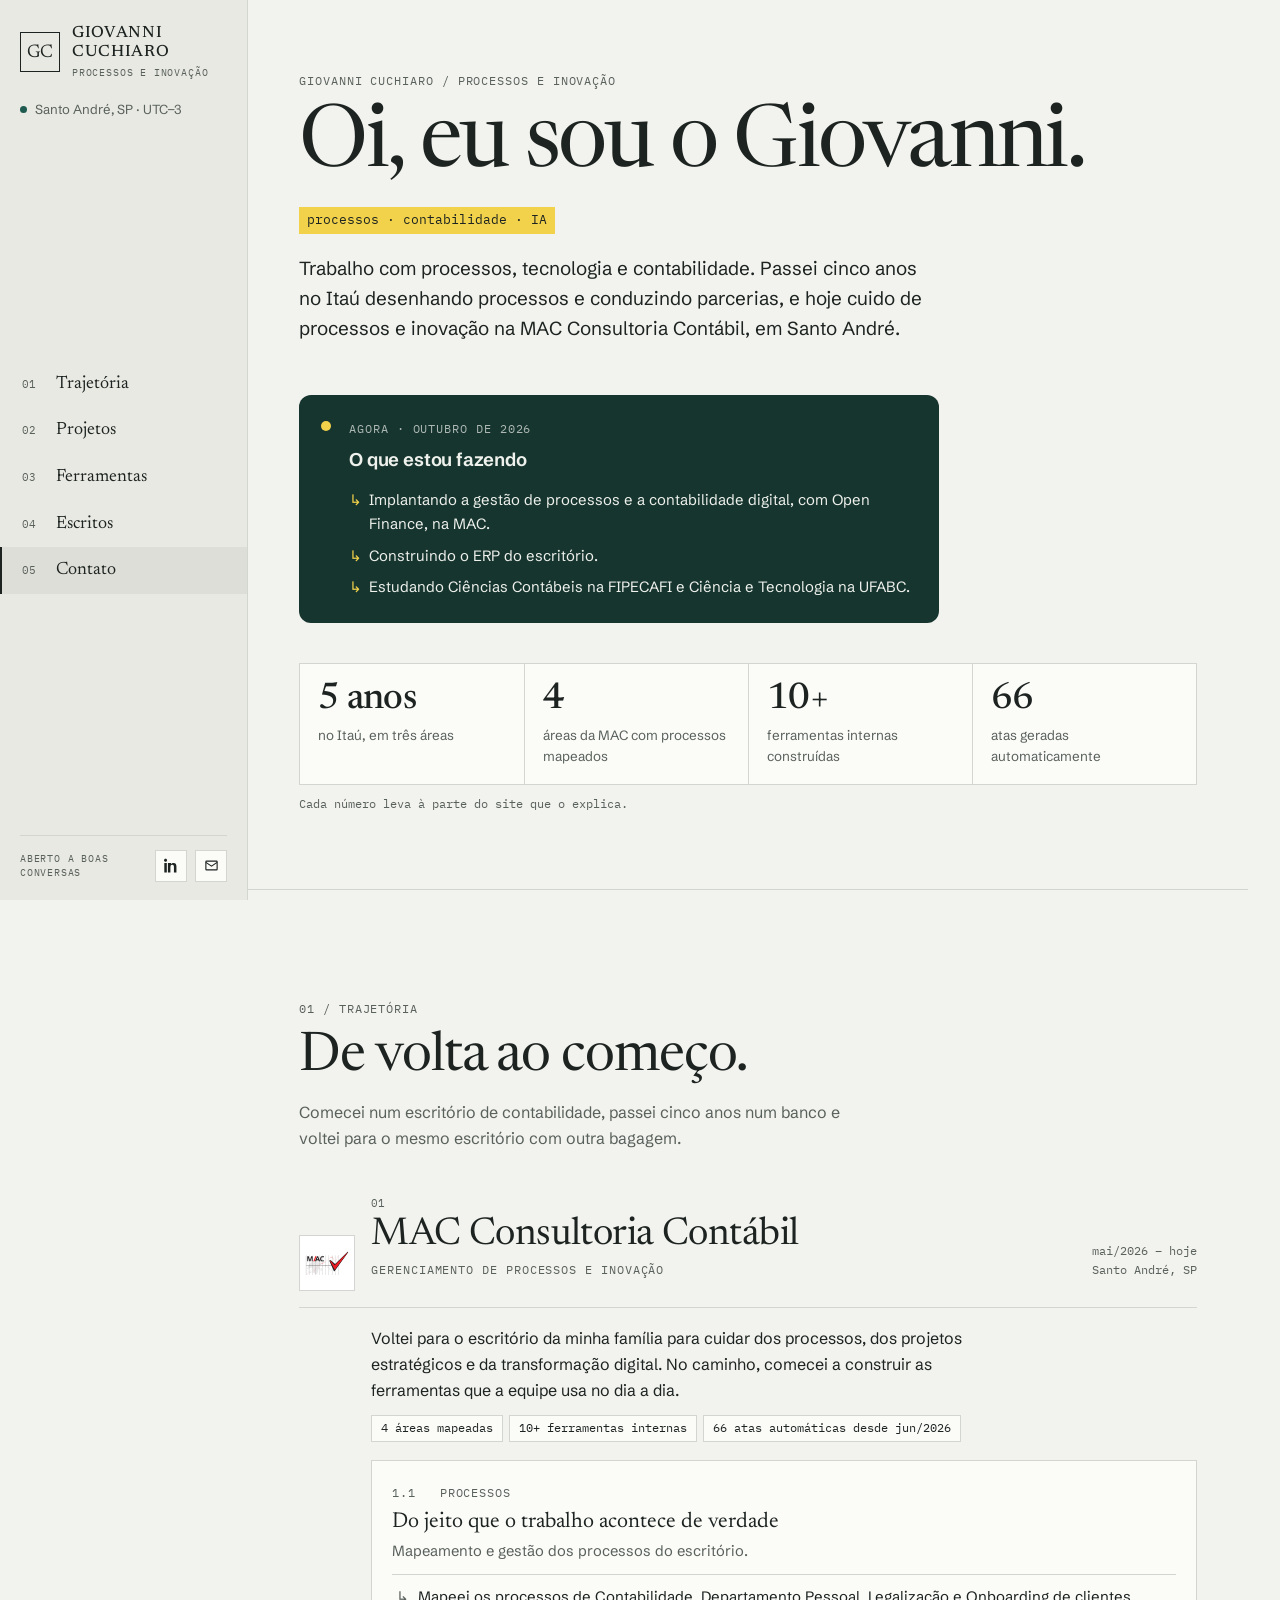
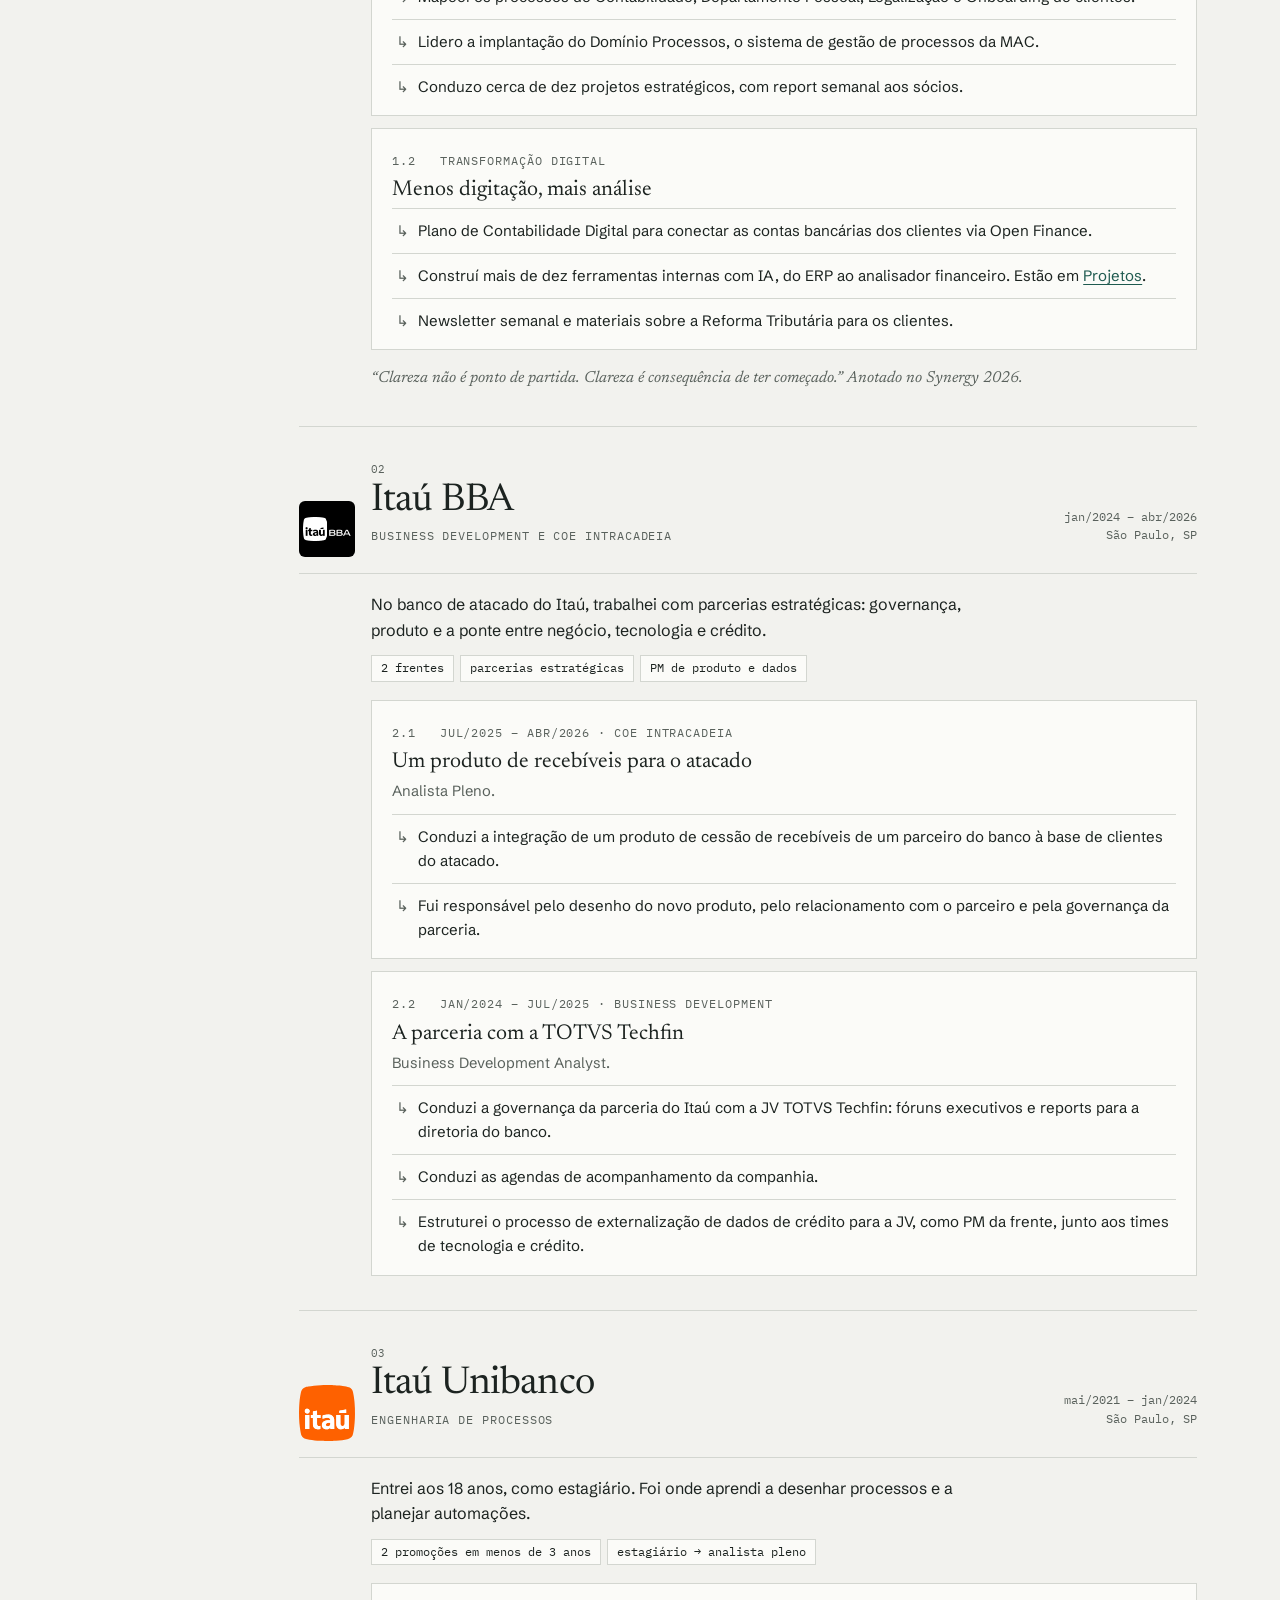
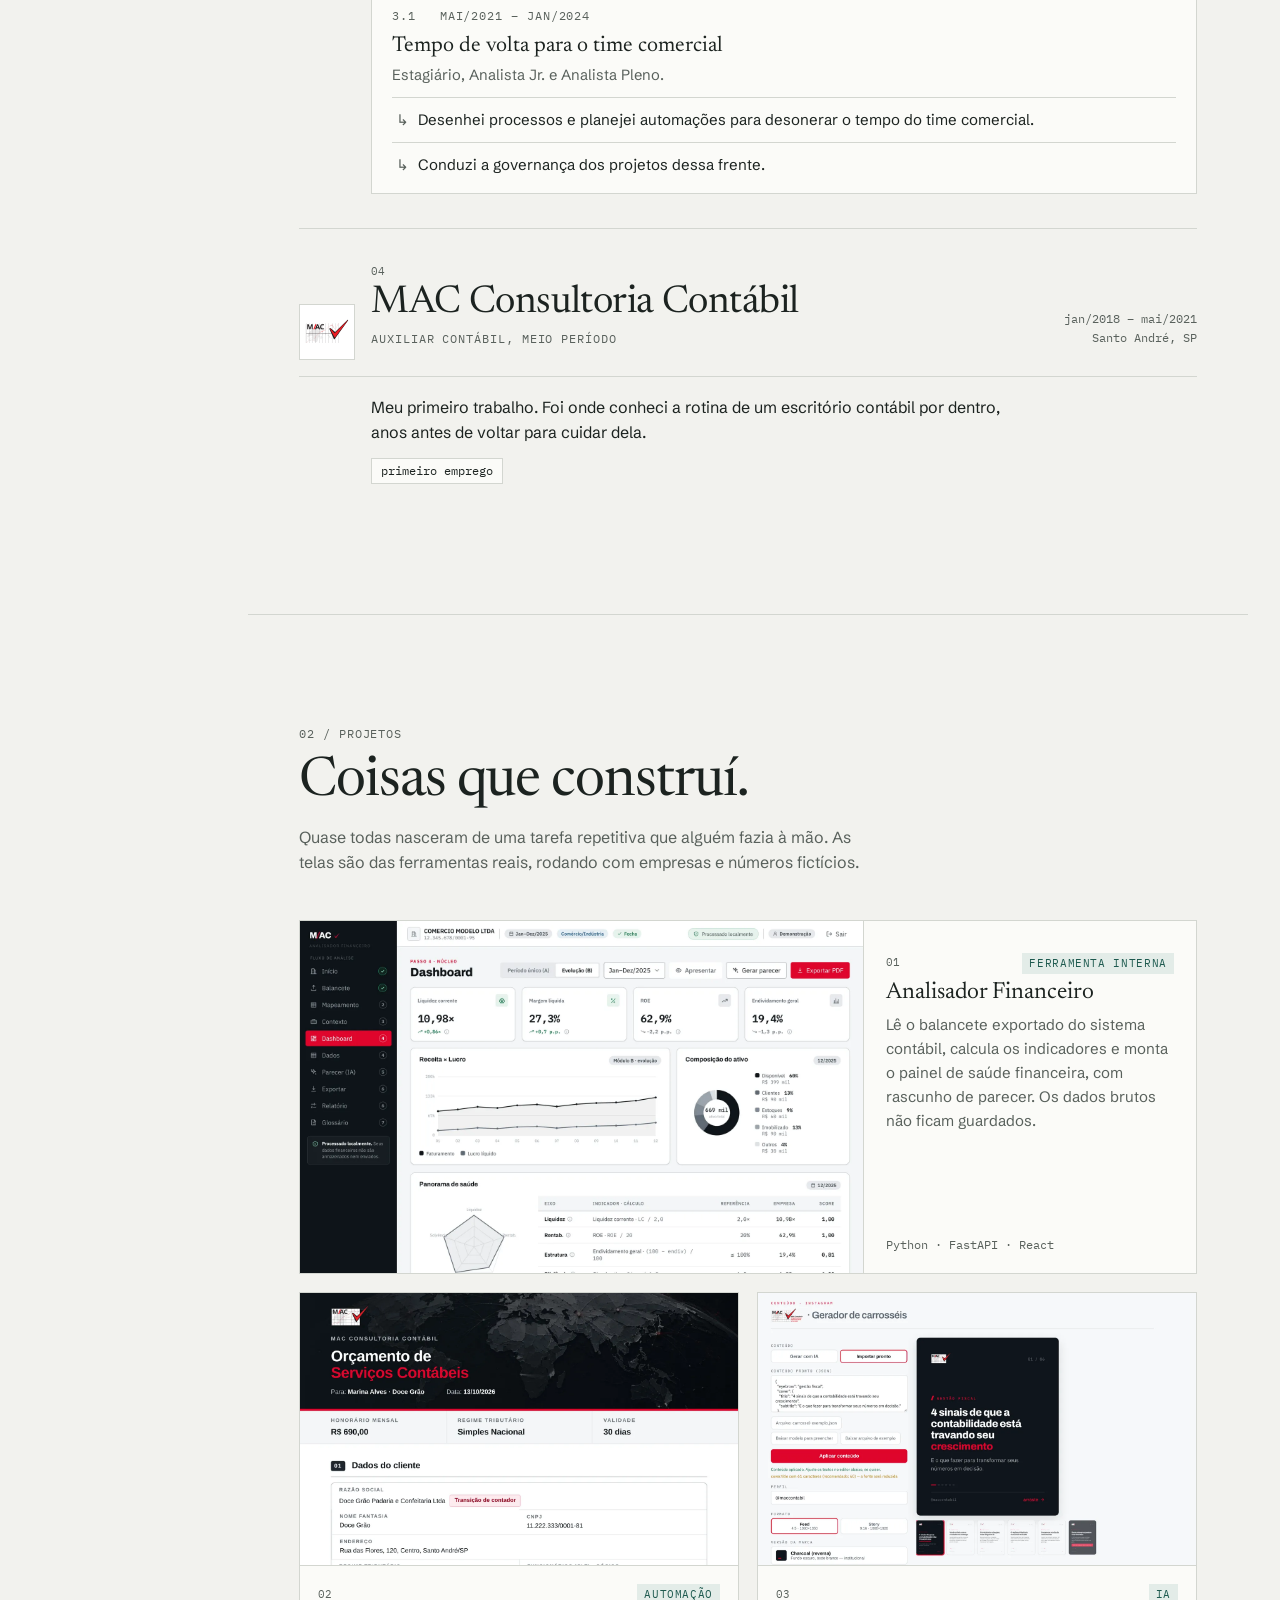
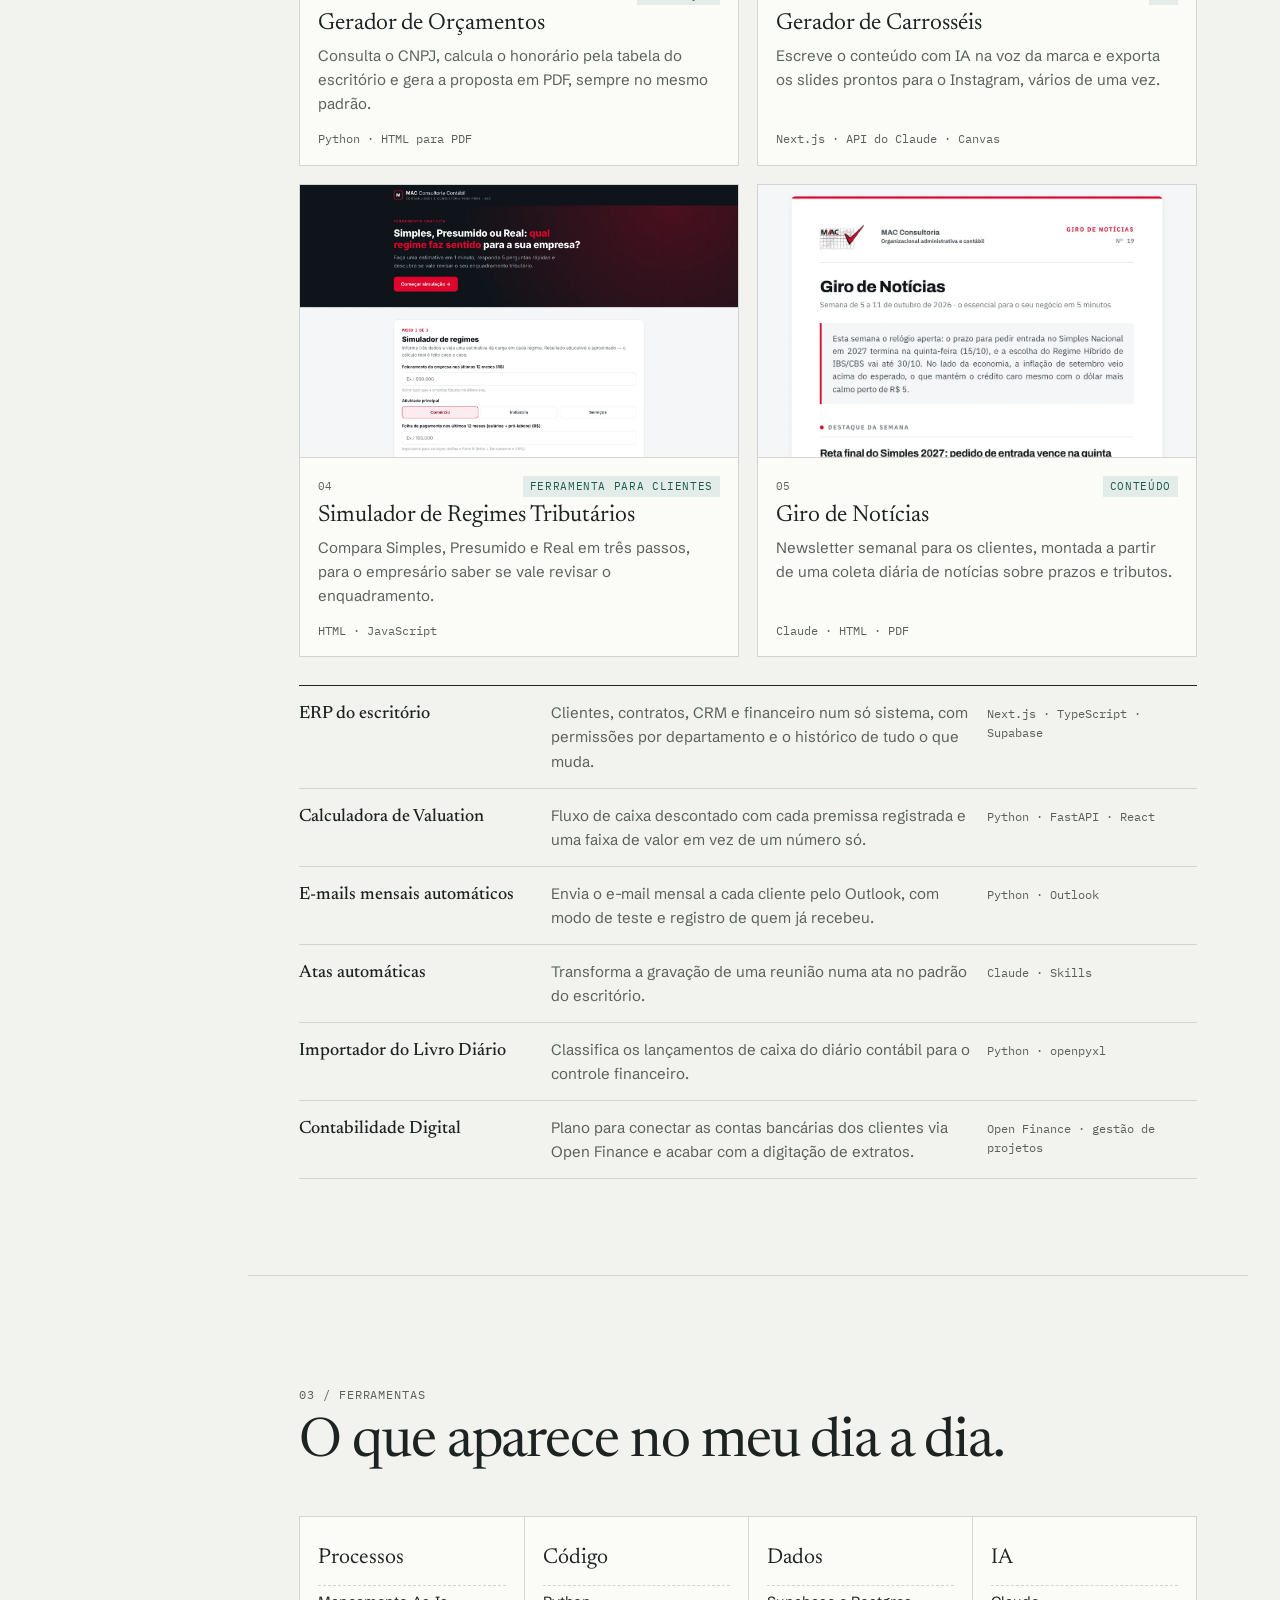
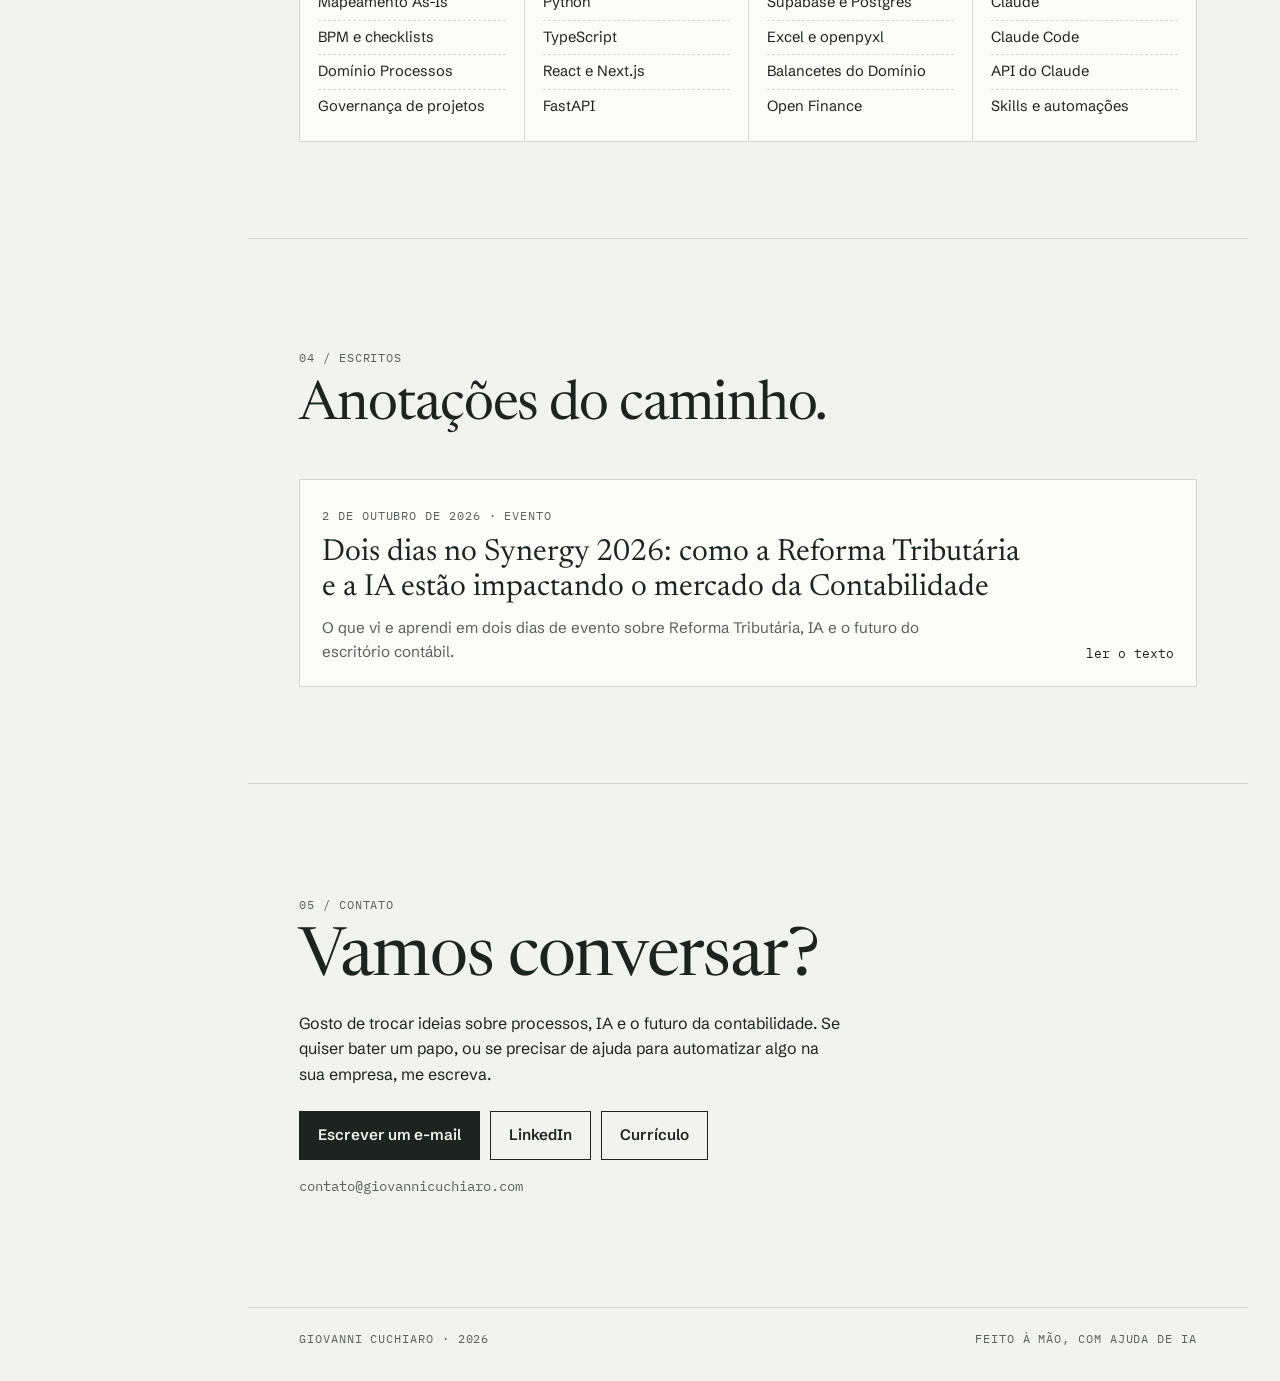
==== index.html @ ca929103 "Site pessoal: primeira versão Co-Authored-By: Claude Opus 5.5 <noreply@anthropic.com>" ====
<!doctype html>
<html lang="pt-BR">
<head>
<meta charset="utf-8">
<meta name="viewport" content="width=device-width, initial-scale=1">
<title>Giovanni Cuchiaro</title>
<meta name="description" content="Processos, tecnologia e contabilidade. Trajetória, projetos e escritos de Giovanni Cuchiaro.">
<meta property="og:title" content="Giovanni Cuchiaro">
<meta property="og:description" content="Processos, tecnologia e contabilidade. Trajetória, projetos e escritos de Giovanni Cuchiaro.">
<meta property="og:type" content="website">
<meta property="og:url" content="https://giovannicuchiaro.com/">
<meta property="og:image" content="https://giovannicuchiaro.com/assets/og.jpg">
<link rel="canonical" href="https://giovannicuchiaro.com/">
<link rel="icon" href="assets/favicon.svg" type="image/svg+xml">
<link rel="preconnect" href="https://fonts.googleapis.com"><link rel="preconnect" href="https://fonts.gstatic.com" crossorigin><link href="https://fonts.googleapis.com/css2?family=IBM+Plex+Mono:wght@400;500&family=Newsreader:ital,opsz,wght@0,6..72,400;0,6..72,500;1,6..72,400&family=Schibsted+Grotesk:wght@400;500;600;700&display=swap" rel="stylesheet">
<link rel="stylesheet" href="assets/style.css">
</head>
<body>
<a class="skip" href="#conteudo">Pular para o conteúdo</a>
<aside class="side" aria-label="Navegação">
  <a class="id" href=""><span class="mark">GC</span><span><b>Giovanni Cuchiaro</b><small>processos e inovação</small></span></a>
  <p class="where"><i></i>Santo André, SP · UTC−3</p>
  <nav><ul class="toc"><li><a href="#trajetoria"><span>01</span>Trajetória</a></li><li><a href="#projetos"><span>02</span>Projetos</a></li><li><a href="#ferramentas"><span>03</span>Ferramentas</a></li><li><a href="#escritos"><span>04</span>Escritos</a></li><li><a href="#contato"><span>05</span>Contato</a></li></ul></nav>
  <div class="side-foot">
    <span class="label">aberto a boas conversas</span>
    <span class="icons"><a href="https://www.linkedin.com/in/giovannicuchiaro/" rel="me" aria-label="LinkedIn"><svg viewBox="0 0 24 24" fill="currentColor" aria-hidden="true"><path d="M4.98 3.5C4.98 4.88 3.87 6 2.5 6S0 4.88 0 3.5 1.12 1 2.5 1s2.48 1.12 2.48 2.5zM.5 8h4V23h-4V8zm7 0h3.8v2.05h.05c.53-1 1.83-2.05 3.77-2.05 4.03 0 4.78 2.65 4.78 6.1V23h-4v-7.9c0-1.88-.03-4.3-2.62-4.3-2.62 0-3.02 2.05-3.02 4.17V23h-4V8z"/></svg></a><a href="mailto:contato@giovannicuchiaro.com" aria-label="E-mail"><svg viewBox="0 0 24 24" fill="none" stroke="currentColor" stroke-width="1.8" aria-hidden="true"><rect x="3" y="5" width="18" height="14" rx="1"/><path d="m3 7 9 6 9-6"/></svg></a></span>
  </div>
</aside>
<main class="main" id="conteudo">

<section class="col hero" aria-labelledby="oi">
  <div class="hero-grid">
    <div>
      <p class="label">giovanni cuchiaro / processos e inovação</p>
      <h1 id="oi">Oi, eu sou o Giovanni.</h1>
      <span class="hl">processos · contabilidade · IA</span>
      <p class="lede">Trabalho com processos, tecnologia e contabilidade. Passei cinco anos no Itaú desenhando processos e conduzindo parcerias, e hoje cuido de processos e inovação na MAC Consultoria Contábil, em Santo André.</p>
    </div>
  </div>
  <div class="now-card">
    <i class="pulse" aria-hidden="true"></i>
    <div>
      <span class="label">agora · outubro de 2026</span>
      <h2>O que estou fazendo</h2>
      <ul>
        <li>Implantando a gestão de processos e a contabilidade digital, com Open Finance, na MAC.</li>
        <li>Construindo o ERP do escritório.</li>
        <li>Estudando Ciências Contábeis na FIPECAFI e Ciência e Tecnologia na UFABC.</li>
      </ul>
    </div>
  </div>
  <div class="stats">
    <a href="#trajetoria"><b>5 anos</b><span>no Itaú, em três áreas</span></a>
    <a href="#trajetoria"><b>4</b><span>áreas da MAC com processos mapeados</span></a>
    <a href="#projetos"><b>10+</b><span>ferramentas internas construídas</span></a>
    <a href="#projetos"><b>66</b><span>atas geradas automaticamente</span></a>
  </div>
  <p class="caption">Cada número leva à parte do site que o explica.</p>
</section>

<section class="col block" id="trajetoria" aria-labelledby="t-trajetoria">
  <div class="block-head">
    <p class="label">01 / trajetória</p>
    <h2 id="t-trajetoria">De volta ao começo.</h2>
    <p>Comecei num escritório de contabilidade, passei cinco anos num banco e voltei para o mesmo escritório com outra bagagem.</p>
  </div>
  <article class="job">
  <header class="job-head">
    <span class="logo mac"><img src="assets/logos/mac.svg" alt="Logo da MAC" width="56" height="56"></span>
    <div><span class="num">01</span><h3>MAC Consultoria Contábil</h3><p class="label role">Gerenciamento de Processos e Inovação</p></div>
    <p class="when">mai/2026 – hoje<br>Santo André, SP</p>
  </header>
  <p class="job-sum">Voltei para o escritório da minha família para cuidar dos processos, dos projetos estratégicos e da transformação digital. No caminho, comecei a construir as ferramentas que a equipe usa no dia a dia.</p>
  <ul class="tags"><li>4 áreas mapeadas</li><li>10+ ferramentas internas</li><li>66 atas automáticas desde jun/2026</li></ul>
  <div class="sub"><span class="label">1.1 &nbsp; processos</span><h4>Do jeito que o trabalho acontece de verdade</h4><p class="meta">Mapeamento e gestão dos processos do escritório.</p><ul><li>Mapeei os processos de Contabilidade, Departamento Pessoal, Legalização e Onboarding de clientes.</li><li>Lidero a implantação do Domínio Processos, o sistema de gestão de processos da MAC.</li><li>Conduzo cerca de dez projetos estratégicos, com report semanal aos sócios.</li></ul></div><div class="sub"><span class="label">1.2 &nbsp; transformação digital</span><h4>Menos digitação, mais análise</h4><ul><li>Plano de Contabilidade Digital para conectar as contas bancárias dos clientes via Open Finance.</li><li>Construí mais de dez ferramentas internas com IA, do ERP ao analisador financeiro. Estão em <a href="#projetos">Projetos</a>.</li><li>Newsletter semanal e materiais sobre a Reforma Tributária para os clientes.</li></ul></div>
  <p class="aside-line">“Clareza não é ponto de partida. Clareza é consequência de ter começado.” Anotado no Synergy 2026.</p>
</article><article class="job">
  <header class="job-head">
    <span class="logo bba"><img src="assets/logos/itau-bba.png" alt="Logo do Itaú BBA" width="56" height="56"></span>
    <div><span class="num">02</span><h3>Itaú BBA</h3><p class="label role">Business Development e COE Intracadeia</p></div>
    <p class="when">jan/2024 – abr/2026<br>São Paulo, SP</p>
  </header>
  <p class="job-sum">No banco de atacado do Itaú, trabalhei com parcerias estratégicas: governança, produto e a ponte entre negócio, tecnologia e crédito.</p>
  <ul class="tags"><li>2 frentes</li><li>parcerias estratégicas</li><li>PM de produto e dados</li></ul>
  <div class="sub"><span class="label">2.1 &nbsp; jul/2025 – abr/2026 · COE Intracadeia</span><h4>Um produto de recebíveis para o atacado</h4><p class="meta">Analista Pleno.</p><ul><li>Conduzi a integração de um produto de cessão de recebíveis de um parceiro do banco à base de clientes do atacado.</li><li>Fui responsável pelo desenho do novo produto, pelo relacionamento com o parceiro e pela governança da parceria.</li></ul></div><div class="sub"><span class="label">2.2 &nbsp; jan/2024 – jul/2025 · Business Development</span><h4>A parceria com a TOTVS Techfin</h4><p class="meta">Business Development Analyst.</p><ul><li>Conduzi a governança da parceria do Itaú com a JV TOTVS Techfin: fóruns executivos e reports para a diretoria do banco.</li><li>Conduzi as agendas de acompanhamento da companhia.</li><li>Estruturei o processo de externalização de dados de crédito para a JV, como PM da frente, junto aos times de tecnologia e crédito.</li></ul></div>
  
</article><article class="job">
  <header class="job-head">
    <span class="logo itau"><img src="assets/logos/itau.svg" alt="Logo do Itaú" width="56" height="56"></span>
    <div><span class="num">03</span><h3>Itaú Unibanco</h3><p class="label role">Engenharia de Processos</p></div>
    <p class="when">mai/2021 – jan/2024<br>São Paulo, SP</p>
  </header>
  <p class="job-sum">Entrei aos 18 anos, como estagiário. Foi onde aprendi a desenhar processos e a planejar automações.</p>
  <ul class="tags"><li>2 promoções em menos de 3 anos</li><li>estagiário → analista pleno</li></ul>
  <div class="sub"><span class="label">3.1 &nbsp; mai/2021 – jan/2024</span><h4>Tempo de volta para o time comercial</h4><p class="meta">Estagiário, Analista Jr. e Analista Pleno.</p><ul><li>Desenhei processos e planejei automações para desonerar o tempo do time comercial.</li><li>Conduzi a governança dos projetos dessa frente.</li></ul></div>
  
</article><article class="job">
  <header class="job-head">
    <span class="logo mac"><img src="assets/logos/mac.svg" alt="Logo da MAC" width="56" height="56"></span>
    <div><span class="num">04</span><h3>MAC Consultoria Contábil</h3><p class="label role">Auxiliar Contábil, meio período</p></div>
    <p class="when">jan/2018 – mai/2021<br>Santo André, SP</p>
  </header>
  <p class="job-sum">Meu primeiro trabalho. Foi onde conheci a rotina de um escritório contábil por dentro, anos antes de voltar para cuidar dela.</p>
  <ul class="tags"><li>primeiro emprego</li></ul>
  
  
</article>
</section>

<section class="col block" id="projetos" aria-labelledby="t-projetos">
  <div class="block-head">
    <p class="label">02 / projetos</p>
    <h2 id="t-projetos">Coisas que construí.</h2>
    <p>Quase todas nasceram de uma tarefa repetitiva que alguém fazia à mão. As telas são das ferramentas reais, rodando com empresas e números fictícios.</p>
  </div>
  <div class="cards"><article class="card card-wide">
  <a class="shot-img" href="assets/telas/analisador.jpg"><picture>
    <source type="image/webp" srcset="assets/telas/analisador.webp">
    <img src="assets/telas/analisador.jpg" width="1600" height="1000" loading="lazy" alt="Tela do Analisador Financeiro, com dados fictícios">
  </picture></a>
  <div class="card-body">
  <div class="card-top"><span class="idx">01</span><span class="cat">ferramenta interna</span></div>
  <h3>Analisador Financeiro</h3>
  <p>Lê o balancete exportado do sistema contábil, calcula os indicadores e monta o painel de saúde financeira, com rascunho de parecer. Os dados brutos não ficam guardados.</p>
  <p class="stack-line">Python · FastAPI · React</p>
  </div>
</article><article class="card">
  <a class="shot-img" href="assets/telas/orcamentos.jpg"><picture>
    <source type="image/webp" srcset="assets/telas/orcamentos.webp">
    <img src="assets/telas/orcamentos.jpg" width="1400" height="1001" loading="lazy" alt="Tela do Gerador de Orçamentos, com dados fictícios">
  </picture></a>
  <div class="card-body">
  <div class="card-top"><span class="idx">02</span><span class="cat">automação</span></div>
  <h3>Gerador de Orçamentos</h3>
  <p>Consulta o CNPJ, calcula o honorário pela tabela do escritório e gera a proposta em PDF, sempre no mesmo padrão.</p>
  <p class="stack-line">Python · HTML para PDF</p>
  </div>
</article><article class="card">
  <a class="shot-img" href="assets/telas/carrosseis.jpg"><picture>
    <source type="image/webp" srcset="assets/telas/carrosseis.webp">
    <img src="assets/telas/carrosseis.jpg" width="1400" height="933" loading="lazy" alt="Tela do Gerador de Carrosséis, com dados fictícios">
  </picture></a>
  <div class="card-body">
  <div class="card-top"><span class="idx">03</span><span class="cat">IA</span></div>
  <h3>Gerador de Carrosséis</h3>
  <p>Escreve o conteúdo com IA na voz da marca e exporta os slides prontos para o Instagram, vários de uma vez.</p>
  <p class="stack-line">Next.js · API do Claude · Canvas</p>
  </div>
</article><article class="card">
  <a class="shot-img" href="assets/telas/simulador.jpg"><picture>
    <source type="image/webp" srcset="assets/telas/simulador.webp">
    <img src="assets/telas/simulador.jpg" width="1400" height="875" loading="lazy" alt="Tela do Simulador de Regimes Tributários, com dados fictícios">
  </picture></a>
  <div class="card-body">
  <div class="card-top"><span class="idx">04</span><span class="cat">ferramenta para clientes</span></div>
  <h3>Simulador de Regimes Tributários</h3>
  <p>Compara Simples, Presumido e Real em três passos, para o empresário saber se vale revisar o enquadramento.</p>
  <p class="stack-line">HTML · JavaScript</p>
  </div>
</article><article class="card">
  <a class="shot-img" href="assets/telas/giro.jpg"><picture>
    <source type="image/webp" srcset="assets/telas/giro.webp">
    <img src="assets/telas/giro.jpg" width="1100" height="1210" loading="lazy" alt="Tela do Giro de Notícias, com dados fictícios">
  </picture></a>
  <div class="card-body">
  <div class="card-top"><span class="idx">05</span><span class="cat">conteúdo</span></div>
  <h3>Giro de Notícias</h3>
  <p>Newsletter semanal para os clientes, montada a partir de uma coleta diária de notícias sobre prazos e tributos.</p>
  <p class="stack-line">Claude · HTML · PDF</p>
  </div>
</article></div>
  <ul class="more-list"><li><b>ERP do escritório</b><span>Clientes, contratos, CRM e financeiro num só sistema, com permissões por departamento e o histórico de tudo o que muda.</span><span class="mono">Next.js · TypeScript · Supabase</span></li><li><b>Calculadora de Valuation</b><span>Fluxo de caixa descontado com cada premissa registrada e uma faixa de valor em vez de um número só.</span><span class="mono">Python · FastAPI · React</span></li><li><b>E-mails mensais automáticos</b><span>Envia o e-mail mensal a cada cliente pelo Outlook, com modo de teste e registro de quem já recebeu.</span><span class="mono">Python · Outlook</span></li><li><b>Atas automáticas</b><span>Transforma a gravação de uma reunião numa ata no padrão do escritório.</span><span class="mono">Claude · Skills</span></li><li><b>Importador do Livro Diário</b><span>Classifica os lançamentos de caixa do diário contábil para o controle financeiro.</span><span class="mono">Python · openpyxl</span></li><li><b>Contabilidade Digital</b><span>Plano para conectar as contas bancárias dos clientes via Open Finance e acabar com a digitação de extratos.</span><span class="mono">Open Finance · gestão de projetos</span></li></ul>
</section>

<section class="col block" id="ferramentas" aria-labelledby="t-ferramentas">
  <div class="block-head">
    <p class="label">03 / ferramentas</p>
    <h2 id="t-ferramentas">O que aparece no meu dia a dia.</h2>
  </div>
  <div class="toolbox"><div><h3>Processos</h3><ul><li>Mapeamento As-Is</li><li>BPM e checklists</li><li>Domínio Processos</li><li>Governança de projetos</li></ul></div><div><h3>Código</h3><ul><li>Python</li><li>TypeScript</li><li>React e Next.js</li><li>FastAPI</li></ul></div><div><h3>Dados</h3><ul><li>Supabase e Postgres</li><li>Excel e openpyxl</li><li>Balancetes do Domínio</li><li>Open Finance</li></ul></div><div><h3>IA</h3><ul><li>Claude</li><li>Claude Code</li><li>API do Claude</li><li>Skills e automações</li></ul></div></div>
</section>

<section class="col block" id="escritos" aria-labelledby="t-escritos">
  <div class="block-head">
    <p class="label">04 / escritos</p>
    <h2 id="t-escritos">Anotações do caminho.</h2>
  </div>
  <a class="post" href="escritos/synergy-2026/">
    <div><span class="label">2 de outubro de 2026 · evento</span><h3>Dois dias no Synergy 2026: como a Reforma Tributária e a IA estão impactando o mercado da Contabilidade</h3>
    <p>O que vi e aprendi em dois dias de evento sobre Reforma Tributária, IA e o futuro do escritório contábil.</p></div>
    <span class="go">ler o texto</span>
  </a>
</section>

<section class="col block contact" id="contato" aria-labelledby="t-contato">
  <p class="label">05 / contato</p>
  <h2 id="t-contato">Vamos conversar?</h2>
  <p>Gosto de trocar ideias sobre processos, IA e o futuro da contabilidade. Se quiser bater um papo, ou se precisar de ajuda para automatizar algo na sua empresa, me escreva.</p>
  <div class="btns">
    <a class="btn btn-solid" href="mailto:contato@giovannicuchiaro.com">Escrever um e-mail</a>
    <a class="btn" href="https://www.linkedin.com/in/giovannicuchiaro/" rel="me">LinkedIn</a>
    <a class="btn" href="cv/">Currículo</a>
  </div>
  <p class="addr">contato@giovannicuchiaro.com</p>
</section>

<footer class="col foot label"><span>giovanni cuchiaro · 2026</span><span>feito à mão, com ajuda de IA</span></footer>
</main>
<script src="assets/site.js" defer></script>
</body>
</html>
---- assets/style.css ----
/* giovannicuchiaro.com — v3
   Layout: barra lateral fixa (identidade + navegação numerada) e coluna editorial à direita.
   Tipos: serifa nos títulos, grotesca no texto, mono nos rótulos. Paleta mantida. */
:root {
  --paper: #f2f2ee;
  --side: #e9e9e3;
  --surface: #fbfbf8;
  --ink: #1c2320;
  --graphite: #59615c;
  --rule: #d3d6d0;
  --marker: #f2d24b;
  --marker-ink: #1c2320;
  --pine: #1e5a4f;
  --pine-deep: #17352f;
  --pine-soft: #e3ece8;
  --on-deep: #eef1ec;
  --serif: "Newsreader", "Source Serif 4", Georgia, serif;
  --sans: "Schibsted Grotesk", system-ui, -apple-system, "Segoe UI", sans-serif;
  --mono: "IBM Plex Mono", ui-monospace, "SFMono-Regular", Menlo, monospace;
  --side-w: 248px;
  --gut: clamp(16px, 4vw, 56px);
  color-scheme: light;
}
@media (prefers-color-scheme: dark) {
  :root:not([data-theme="light"]) {
    --paper: #151a18; --side: #111614; --surface: #1c2320; --ink: #ebece7; --graphite: #a3aba5; --rule: #333c38;
    --marker: #e6c43c; --pine: #8cc7b6; --pine-deep: #1f3b35; --pine-soft: #22312c; --on-deep: #eef1ec;
    color-scheme: dark;
  }
}
:root[data-theme="dark"] {
  --paper: #151a18; --side: #111614; --surface: #1c2320; --ink: #ebece7; --graphite: #a3aba5; --rule: #333c38;
  --marker: #e6c43c; --pine: #8cc7b6; --pine-deep: #1f3b35; --pine-soft: #22312c; --on-deep: #eef1ec;
  color-scheme: dark;
}

*, *::before, *::after { box-sizing: border-box; }
html { -webkit-text-size-adjust: 100%; scroll-behavior: smooth; }
@media (prefers-reduced-motion: reduce) { html { scroll-behavior: auto; } }
body { margin: 0; background: var(--paper); color: var(--ink); font-family: var(--sans); font-size: 1rem; line-height: 1.6; overflow-x: hidden; }
img { max-width: 100%; display: block; }
a { color: var(--pine); text-underline-offset: 3px; text-decoration-thickness: 1px; }
a:hover { text-decoration-thickness: 2px; }
:focus-visible { outline: 3px solid var(--marker); outline-offset: 3px; border-radius: 2px; }
h1, h2, h3, h4 { margin: 0; font-weight: 400; text-wrap: balance; }
p { margin: 0 0 1em; }
.skip { position: absolute; left: -999px; top: 8px; background: var(--ink); color: var(--paper); padding: 8px 12px; z-index: 20; }
.skip:focus { left: 8px; }
.mono { font-family: var(--mono); }
.label { font-family: var(--mono); font-size: 0.72rem; letter-spacing: 0.08em; text-transform: uppercase; color: var(--graphite); }

/* ---------- Barra lateral ---------- */
.side { position: fixed; inset: 0 auto 0 0; width: var(--side-w); background: var(--side); border-right: 1px solid var(--rule); display: flex; flex-direction: column; padding: 24px 0 18px; z-index: 10; }
.id { display: grid; grid-template-columns: 40px 1fr; gap: 12px; align-items: center; padding: 0 20px; text-decoration: none; color: var(--ink); }
.mark { width: 40px; height: 40px; border: 1.5px solid var(--ink); display: grid; place-items: center; font-family: var(--serif); font-size: 1.15rem; }
.id b { display: block; font-family: var(--serif); font-weight: 500; font-size: 1.02rem; letter-spacing: 0.04em; line-height: 1.15; text-transform: uppercase; }
.id small { display: block; font-family: var(--mono); font-size: 0.64rem; letter-spacing: 0.08em; text-transform: uppercase; color: var(--graphite); margin-top: 3px; }
.where { margin: 18px 20px 0; font-size: 0.82rem; color: var(--graphite); display: flex; align-items: center; gap: 8px; }
.where i { width: 7px; height: 7px; border-radius: 50%; background: var(--pine); display: inline-block; }
.side nav { margin: auto 0; }
.toc { list-style: none; margin: 0; padding: 0; }
.toc a { display: grid; grid-template-columns: 34px 1fr; align-items: baseline; padding: 9px 20px; color: var(--ink); text-decoration: none; font-family: var(--serif); font-size: 1.12rem; border-left: 2px solid transparent; }
.toc a span { font-family: var(--mono); font-size: 0.66rem; color: var(--graphite); }
.toc a:hover { background: color-mix(in srgb, var(--ink) 4%, transparent); }
.toc a.is-on, .toc a[aria-current="page"] { border-left-color: var(--ink); background: color-mix(in srgb, var(--ink) 5%, transparent); }
.side-foot { border-top: 1px solid var(--rule); margin: 0 20px; padding-top: 14px; display: flex; justify-content: space-between; align-items: center; gap: 10px; }
.side-foot .label { font-size: 0.62rem; line-height: 1.4; max-width: 9em; }
.icons { display: flex; gap: 8px; }
.icons a { width: 32px; height: 32px; border: 1px solid var(--rule); display: grid; place-items: center; color: var(--ink); background: var(--surface); }
.icons a:hover { border-color: var(--ink); }
.icons svg { width: 15px; height: 15px; }

/* ---------- Conteúdo ---------- */
.main { margin-left: var(--side-w); }
.col { max-width: 1000px; padding-inline: var(--gut); }
.block { padding-block: clamp(56px, 8vw, 96px); border-top: 1px solid var(--rule); scroll-margin-top: 16px; }
.block-head { margin-bottom: clamp(28px, 4vw, 44px); }
.block-head h2 { font-family: var(--serif); font-size: clamp(2.1rem, 4.6vw, 3.4rem); line-height: 1.05; letter-spacing: -0.02em; margin-top: 10px; }
.block-head p { color: var(--graphite); max-width: 36em; margin: 14px 0 0; }

/* Hero */
.hero { padding-block: clamp(36px, 6vw, 72px) clamp(40px, 6vw, 64px); }
.hero-grid { display: grid; grid-template-columns: minmax(0, 1fr); gap: clamp(20px, 4vw, 48px); align-items: end; }
.hero h1 { font-family: var(--serif); font-size: clamp(2.8rem, 7vw, 5.4rem); line-height: 0.98; letter-spacing: -0.03em; margin-top: 14px; }
.hl { display: inline-block; background: var(--marker); color: var(--marker-ink); font-family: var(--mono); font-size: 0.8rem; padding: 3px 8px; margin-top: 18px; }
.lede { font-size: clamp(1.05rem, 1.5vw, 1.18rem); max-width: 34em; margin-top: 20px; }
.portrait { margin: 0; }
.portrait img { width: 100%; height: auto; aspect-ratio: 4 / 5; object-fit: cover; border: 1px solid var(--rule); background: var(--side); padding: 6px; }
.portrait figcaption { margin-top: 8px; }

.now-card { margin-top: 32px; background: var(--pine-deep); color: var(--on-deep); border-radius: 12px; padding: 20px 22px; display: grid; grid-template-columns: auto 1fr; gap: 18px; max-width: 640px; }
.now-card .label { color: color-mix(in srgb, var(--on-deep) 70%, transparent); }
.now-card h2 { font-family: var(--sans); font-weight: 650; font-size: 1.15rem; letter-spacing: -0.01em; margin-top: 4px; }
.now-card ul { list-style: none; padding: 0; margin: 10px 0 0; font-size: 0.93rem; }
.now-card li { padding: 4px 0 4px 20px; position: relative; }
.now-card li::before { content: "↳"; position: absolute; left: 0; color: var(--marker); }
.pulse { width: 10px; height: 10px; border-radius: 50%; background: var(--marker); margin-top: 6px; box-shadow: 0 0 0 0 color-mix(in srgb, var(--marker) 60%, transparent); }
@media (prefers-reduced-motion: no-preference) { .pulse { animation: pulse 2.4s ease-out infinite; } }
@keyframes pulse { 0% { box-shadow: 0 0 0 0 color-mix(in srgb, var(--marker) 55%, transparent); } 80%, 100% { box-shadow: 0 0 0 10px transparent; } }

.stats { display: grid; grid-template-columns: repeat(4, minmax(0, 1fr)); border: 1px solid var(--rule); background: var(--surface); margin-top: 40px; }
.stats a { padding: 16px 18px; text-decoration: none; color: var(--ink); border-left: 1px solid var(--rule); }
.stats a:first-child { border-left: 0; }
.stats a:hover { background: color-mix(in srgb, var(--marker) 14%, transparent); }
.stats b { display: block; font-family: var(--serif); font-weight: 500; font-size: clamp(1.7rem, 3vw, 2.3rem); line-height: 1.1; letter-spacing: -0.02em; }
.stats span { display: block; font-size: 0.84rem; color: var(--graphite); margin-top: 4px; }
.caption { font-family: var(--mono); font-size: 0.74rem; color: var(--graphite); margin-top: 10px; }

/* Experiência */
.job { padding-block: 34px; border-top: 1px solid var(--rule); }
.job:first-of-type { border-top: 0; padding-top: 0; }
.job-head { display: grid; grid-template-columns: 56px minmax(0, 1fr) auto; gap: 16px; align-items: end; padding-bottom: 16px; border-bottom: 1px solid var(--rule); }
.logo { width: 56px; height: 56px; display: grid; place-items: center; font-family: var(--serif); font-size: 1.05rem; letter-spacing: 0.02em; }
.logo img { width: 100%; height: 100%; object-fit: contain; }
.logo.mac { background: #ffffff; border: 1px solid var(--rule); padding: 5px; }
.logo.itau { padding: 0; }
.logo.bba { background: #000000; padding: 4px; border-radius: 6px; }
.job-head h3 { font-family: var(--serif); font-size: clamp(1.7rem, 3.4vw, 2.4rem); line-height: 1.05; letter-spacing: -0.015em; }
.job-head .num { font-family: var(--mono); font-size: 0.7rem; color: var(--graphite); display: block; margin-bottom: 2px; }
.job-head .role { margin-top: 6px; }
.job-head .when { text-align: right; font-family: var(--mono); font-size: 0.74rem; color: var(--graphite); line-height: 1.6; }
.job-sum { margin: 18px 0 0 72px; max-width: 40em; }
.tags { list-style: none; margin: 12px 0 0 72px; padding: 0; display: flex; flex-wrap: wrap; gap: 6px; }
.tags li { font-family: var(--mono); font-size: 0.72rem; padding: 3px 9px; border: 1px solid var(--rule); background: var(--surface); }
.sub { margin: 18px 0 0 72px; border: 1px solid var(--rule); background: var(--surface); padding: 18px 20px 6px; }
.sub + .sub { margin-top: 12px; }
.sub h4 { font-family: var(--serif); font-size: 1.35rem; line-height: 1.2; margin: 6px 0 4px; }
.sub .meta { color: var(--graphite); font-size: 0.92rem; margin: 0 0 10px; }
.sub ul { list-style: none; margin: 0; padding: 0; }
.sub li { position: relative; padding: 10px 0 10px 26px; border-top: 1px solid var(--rule); font-size: 0.94rem; }
.sub li::before { content: "↳"; position: absolute; left: 4px; top: 10px; color: var(--graphite); }
.aside-line { margin: 16px 0 0 72px; font-family: var(--serif); font-style: italic; color: var(--graphite); }

/* Projetos */
.cards { display: grid; grid-template-columns: repeat(2, minmax(0, 1fr)); gap: 18px; }
.card { background: var(--surface); border: 1px solid var(--rule); display: flex; flex-direction: column; min-width: 0; }
.card-body { padding: 4px 18px 16px; display: flex; flex-direction: column; flex: 1; }
.shot-img { display: block; border-bottom: 1px solid var(--rule); background: var(--side); overflow: hidden; aspect-ratio: 16 / 10; }
.shot-img img { width: 100%; height: 100%; object-fit: cover; object-position: top left; transition: transform .4s ease; }
.shot-img:hover img { transform: scale(1.02); }
@media (prefers-reduced-motion: reduce) { .shot-img img { transition: none; } }
.card-wide { grid-column: 1 / -1; display: grid; grid-template-columns: minmax(0, 1.7fr) minmax(0, 1fr); }
.card-wide .shot-img { border-bottom: 0; border-right: 1px solid var(--rule); aspect-ratio: auto; }
.card-wide .card-body { padding: 18px 22px; }
.card-wide h3 { font-size: 1.9rem; }
.card-top { display: flex; justify-content: space-between; align-items: center; gap: 8px; margin: 14px 0 6px; }
.card h3 { font-family: var(--serif); font-size: 1.45rem; line-height: 1.15; }
.card p { color: var(--graphite); font-size: 0.94rem; margin: 6px 0 0; }
.card .stack-line { font-family: var(--mono); font-size: 0.72rem; color: var(--graphite); margin-top: auto; padding-top: 14px; }
.cat { font-family: var(--mono); font-size: 0.66rem; letter-spacing: 0.06em; text-transform: uppercase; padding: 2px 7px; background: var(--pine-soft); color: var(--pine); }
.idx { font-family: var(--mono); font-size: 0.7rem; color: var(--graphite); }
.more-list { list-style: none; margin: 28px 0 0; padding: 0; border-top: 1px solid var(--ink); }
.more-list li { display: grid; grid-template-columns: minmax(0, 0.9fr) minmax(0, 1.6fr) minmax(0, 0.8fr); gap: 16px; padding: 14px 0; border-bottom: 1px solid var(--rule); font-size: 0.94rem; align-items: baseline; }
.more-list b { font-family: var(--serif); font-weight: 500; font-size: 1.12rem; }
.more-list span { color: var(--graphite); }
.more-list .mono { font-size: 0.72rem; color: var(--graphite); }

/* Telas ilustrativas */
.shot { background: var(--paper); border: 1px solid var(--rule); border-radius: 6px; padding: 14px; font-size: 0.78rem; line-height: 1.35; color: var(--ink); min-height: 220px; overflow: hidden; }
.shot-bar { display: flex; justify-content: space-between; align-items: center; gap: 8px; padding-bottom: 10px; margin-bottom: 12px; border-bottom: 1px solid var(--rule); font-weight: 600; font-size: 0.8rem; }
.shot-bar span { font-weight: 400; color: var(--graphite); white-space: nowrap; font-family: var(--mono); font-size: 0.68rem; }
.shot table { width: 100%; border-collapse: collapse; }
.shot th { text-align: left; font-weight: 500; color: var(--graphite); padding: 4px 6px 6px 0; border-bottom: 1px solid var(--rule); }
.shot td { padding: 7px 6px 7px 0; border-bottom: 1px solid var(--rule); white-space: nowrap; }
.chip { display: inline-block; padding: 2px 8px; border-radius: 999px; background: var(--pine-soft); color: var(--pine); font-weight: 600; font-size: 0.72rem; }
.chip.warn { background: color-mix(in srgb, var(--marker) 35%, transparent); color: var(--ink); }
.chip.muted { background: color-mix(in srgb, var(--rule) 60%, transparent); color: var(--graphite); }
.tasks { list-style: none; margin: 0; padding: 0; }
.tasks li { display: grid; grid-template-columns: 18px 1fr auto; gap: 10px; align-items: center; padding: 7px 0; border-bottom: 1px solid var(--rule); }
.box { width: 14px; height: 14px; border: 1.5px solid var(--graphite); border-radius: 3px; }
.box.on { background: var(--pine); border-color: var(--pine); position: relative; }
.box.on::after { content: ""; position: absolute; left: 3.5px; top: 0.5px; width: 4px; height: 8px; border: solid var(--surface); border-width: 0 2px 2px 0; transform: rotate(45deg); }
.tasks .done { color: var(--graphite); text-decoration: line-through; }
.tasks small { color: var(--graphite); }
.kpis { display: grid; grid-template-columns: repeat(3, minmax(0, 1fr)); gap: 8px; margin-bottom: 12px; }
.kpi { border: 1px solid var(--rule); border-radius: 6px; padding: 8px; background: var(--surface); }
.kpi b { display: block; font-size: 1.15rem; letter-spacing: -0.02em; }
.kpi span { color: var(--graphite); font-size: 0.7rem; }
.bars { display: flex; align-items: flex-end; gap: 6px; height: 70px; border-bottom: 1px solid var(--rule); }
.bars i { flex: 1; background: var(--pine); opacity: .85; border-radius: 2px 2px 0 0; }
.bars i.hl { background: var(--marker); opacity: 1; }
.bars-x { display: flex; gap: 6px; color: var(--graphite); font-size: 0.66rem; margin-top: 4px; }
.bars-x span { flex: 1; text-align: center; }
.note { margin-top: 10px; padding: 8px 10px; border-left: 3px solid var(--marker); background: color-mix(in srgb, var(--marker) 12%, transparent); font-size: 0.76rem; }
.doc { --d-bg: #ffffff; --d-ink: #1c2320; --d-mute: #59615c; --d-rule: #e3e5e0; background: var(--d-bg); color: var(--d-ink); border: 1px solid var(--rule); width: 80%; margin: 0 auto; padding: 14px 16px; }
.doc h4 { margin: 0 0 2px; font-size: 0.84rem; font-weight: 600; }
.doc .muted { color: var(--d-mute); font-size: 0.68rem; }
.doc .row span:last-child { white-space: nowrap; }
.doc .row { display: flex; justify-content: space-between; gap: 8px; border-bottom: 1px solid var(--d-rule); padding: 5px 0; font-size: 0.72rem; }
.doc .row.total { font-weight: 700; border-bottom: 0; border-top: 1.5px solid var(--d-ink); margin-top: 4px; }
.slides { display: grid; grid-template-columns: repeat(3, minmax(0, 1fr)); gap: 8px; }
.slide { aspect-ratio: 4 / 5; max-width: 100%; border-radius: 4px; padding: 10px; display: flex; flex-direction: column; justify-content: space-between; font-size: 0.7rem; line-height: 1.2; }
.slide b { font-size: 0.84rem; letter-spacing: -0.01em; }
.slide.s1 { background: #26302c; color: #f2f2ee; }
.slide.s2 { background: #f2f2ee; color: #26302c; border: 1px solid #d3d6d0; }
.slide.s3 { background: #f2d24b; color: #1c2320; }
.slide .pg { opacity: .7; font-size: 0.64rem; }
.ok { color: var(--pine); font-weight: 700; }

/* Ferramentas */
.toolbox { display: grid; grid-template-columns: repeat(4, minmax(0, 1fr)); border: 1px solid var(--rule); background: var(--surface); }
.toolbox div { padding: 18px; border-left: 1px solid var(--rule); }
.toolbox div:first-child { border-left: 0; }
.toolbox h3 { font-family: var(--serif); font-size: 1.35rem; margin: 6px 0 10px; }
.toolbox ul { list-style: none; margin: 0; padding: 0; font-size: 0.92rem; }
.toolbox li { padding: 5px 0; border-top: 1px dashed var(--rule); }

/* Escritos */
.post { display: grid; grid-template-columns: minmax(0, 1fr) auto; gap: 18px; align-items: end; text-decoration: none; color: var(--ink); background: var(--surface); border: 1px solid var(--rule); padding: 22px; }
.post h3 { font-family: var(--serif); font-size: clamp(1.4rem, 2.6vw, 1.9rem); line-height: 1.15; margin-top: 8px; }
.post p { color: var(--graphite); margin: 10px 0 0; max-width: 40em; font-size: 0.95rem; }
.post .go { font-family: var(--mono); font-size: 0.8rem; white-space: nowrap; }
.post:hover { border-color: var(--ink); }
.post:hover h3 { text-decoration: underline; text-decoration-thickness: 1px; text-underline-offset: 5px; }

/* Contato */
.contact h2 { font-family: var(--serif); font-size: clamp(2.4rem, 5.6vw, 4.2rem); line-height: 1.02; letter-spacing: -0.02em; margin-top: 10px; }
.contact p { max-width: 34em; margin-top: 16px; }
.btns { display: flex; flex-wrap: wrap; gap: 10px; margin-top: 24px; }
.btn { display: inline-flex; align-items: center; gap: 8px; padding: 11px 18px; font: inherit; font-weight: 600; font-size: 0.95rem; text-decoration: none; border: 1.5px solid var(--ink); color: var(--ink); background: transparent; }
.btn:hover { background: var(--surface); }
.btn-solid { background: var(--ink); color: var(--paper); }
.btn-solid:hover { background: var(--pine); border-color: var(--pine); color: #fff; }
.addr { font-family: var(--mono); font-size: 0.85rem; color: var(--graphite); margin-top: 16px; user-select: all; }
.foot { border-top: 1px solid var(--rule); padding-block: 22px 32px; display: flex; justify-content: space-between; gap: 12px; flex-wrap: wrap; }

/* Páginas internas (currículo, artigo) */
.page-head { padding-block: clamp(36px, 6vw, 72px) 28px; }
.page-head h1 { font-family: var(--serif); font-size: clamp(2.4rem, 6vw, 4.2rem); line-height: 1.02; letter-spacing: -0.025em; margin-top: 12px; }
.page-head .lede { color: var(--graphite); }
.cv-row { display: grid; grid-template-columns: 180px minmax(0, 1fr); gap: 24px; padding-block: 28px; border-top: 1px solid var(--rule); }
.cv-row h2 { font-family: var(--serif); font-size: 1.45rem; }
.cv-list { list-style: none; margin: 0; padding: 0; }
.cv-list li { padding: 0 0 18px; }
.cv-list b { font-weight: 600; }
.cv-list .when { display: block; font-family: var(--mono); font-size: 0.74rem; color: var(--graphite); }
.cv-list p { margin: 4px 0 0; color: var(--graphite); font-size: 0.95rem; }
.skills { list-style: none; margin: 0; padding: 0; display: flex; flex-wrap: wrap; gap: 6px; }
.skills li { font-family: var(--mono); font-size: 0.76rem; padding: 4px 10px; border: 1px solid var(--rule); background: var(--surface); }
.article { max-width: 700px; }
.prose { font-family: var(--serif); font-size: 1.22rem; line-height: 1.65; }
.prose h2 { font-family: var(--serif); font-size: 1.8rem; line-height: 1.15; margin: 1.8em 0 0.6em; }
.prose blockquote { margin: 1.4em 0; padding: 4px 0 4px 20px; border-left: 4px solid var(--marker); font-style: italic; }
.prose ul { padding-left: 1.2em; }
.prose li { margin-bottom: 0.5em; }
.article-foot { margin-block: 40px 8px; padding-top: 18px; border-top: 1px solid var(--rule); font-size: 0.95rem; }

/* ---------- Responsivo ---------- */
@media (max-width: 1100px) {
  .toolbox { grid-template-columns: repeat(2, minmax(0, 1fr)); }
  .toolbox div:nth-child(3) { border-left: 0; }
  .toolbox div:nth-child(n+3) { border-top: 1px solid var(--rule); }
}
@media (max-width: 900px) {
  .side { position: sticky; top: 0; inset: auto; width: auto; flex-direction: row; flex-wrap: wrap; align-items: center; justify-content: space-between; padding: 10px var(--gut); gap: 8px 16px; border-right: 0; border-bottom: 1px solid var(--rule); }
  .id { padding: 0; grid-template-columns: 34px 1fr; gap: 10px; }
  .mark { width: 34px; height: 34px; font-size: 1rem; }
  .id b { font-size: 0.9rem; }
  .where, .side-foot { display: none; }
  .side nav { margin: 0; width: 100%; overflow-x: auto; scrollbar-width: none; }
  .toc { display: flex; gap: 16px; flex-wrap: nowrap; white-space: nowrap; }
  .toc a { padding: 4px 0; font-size: 0.98rem; grid-template-columns: auto auto; gap: 5px; border-left: 0; border-bottom: 2px solid transparent; }
  .toc a.is-on, .toc a[aria-current="page"] { background: transparent; border-bottom-color: var(--ink); }
  .main { margin-left: 0; }
  .hero-grid { grid-template-columns: 1fr; }
  .portrait { width: min(200px, 60%); grid-row: 1; }
  .cards { grid-template-columns: 1fr; }
  .card-wide { grid-template-columns: 1fr; }
  .card-wide .shot-img { border-right: 0; border-bottom: 1px solid var(--rule); aspect-ratio: 16 / 10; }
  .cv-row { grid-template-columns: 1fr; gap: 10px; }
}
@media (max-width: 640px) {
  .stats { grid-template-columns: repeat(2, minmax(0, 1fr)); }
  .stats a:nth-child(3) { border-left: 0; }
  .stats a:nth-child(n+3) { border-top: 1px solid var(--rule); }
  .job-head { grid-template-columns: 44px minmax(0, 1fr); }
  .logo { width: 44px; height: 44px; font-size: 0.9rem; }
  .job-head .when { grid-column: 2; text-align: left; }
  .job-sum, .tags, .sub, .aside-line { margin-left: 0; }
  .more-list li { grid-template-columns: 1fr; gap: 2px; }
  .toolbox { grid-template-columns: 1fr; }
  .toolbox div { border-left: 0; border-top: 1px solid var(--rule); }
  .toolbox div:first-child { border-top: 0; }
  .post { grid-template-columns: 1fr; }
  .now-card { grid-template-columns: 1fr; gap: 6px; }
  .shot td:nth-child(3), .shot th:nth-child(3) { display: none; }
  .doc { width: 100%; }
}
@media print { .side { display: none; } .main { margin-left: 0; } }
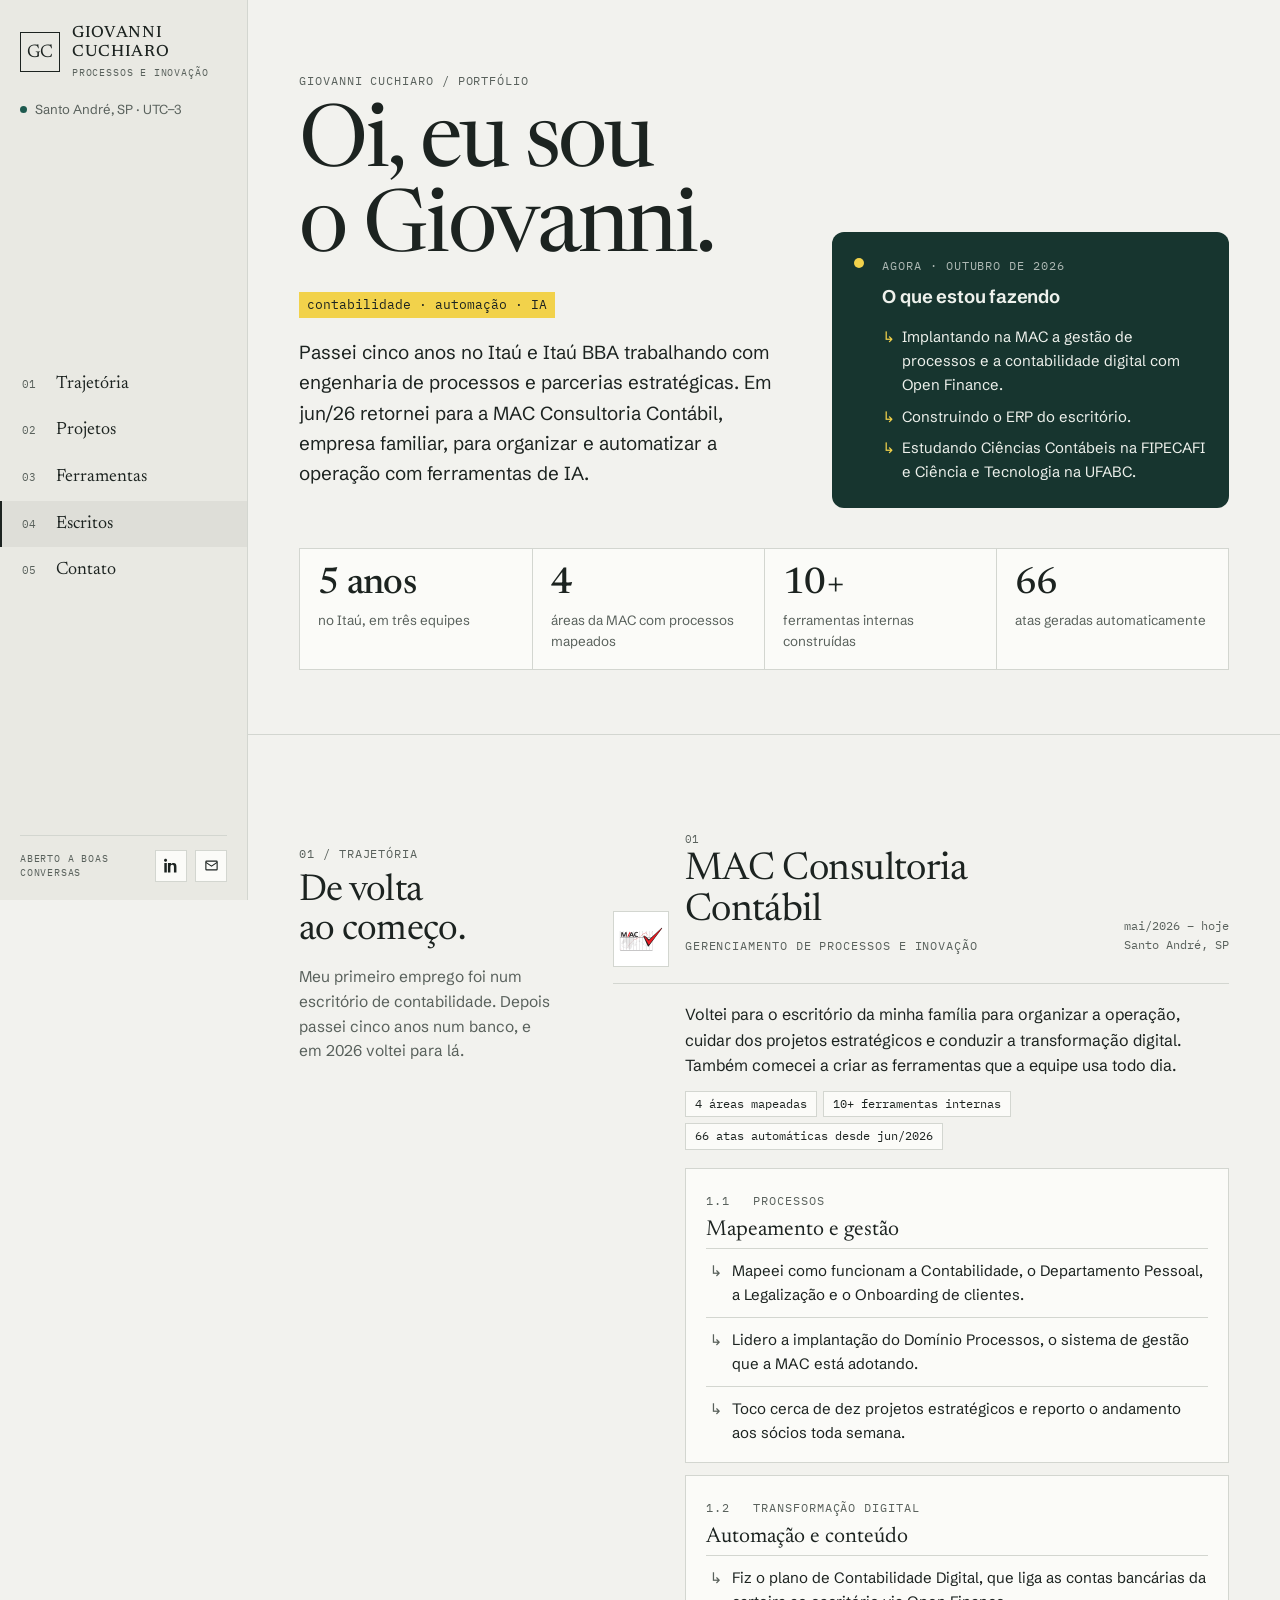
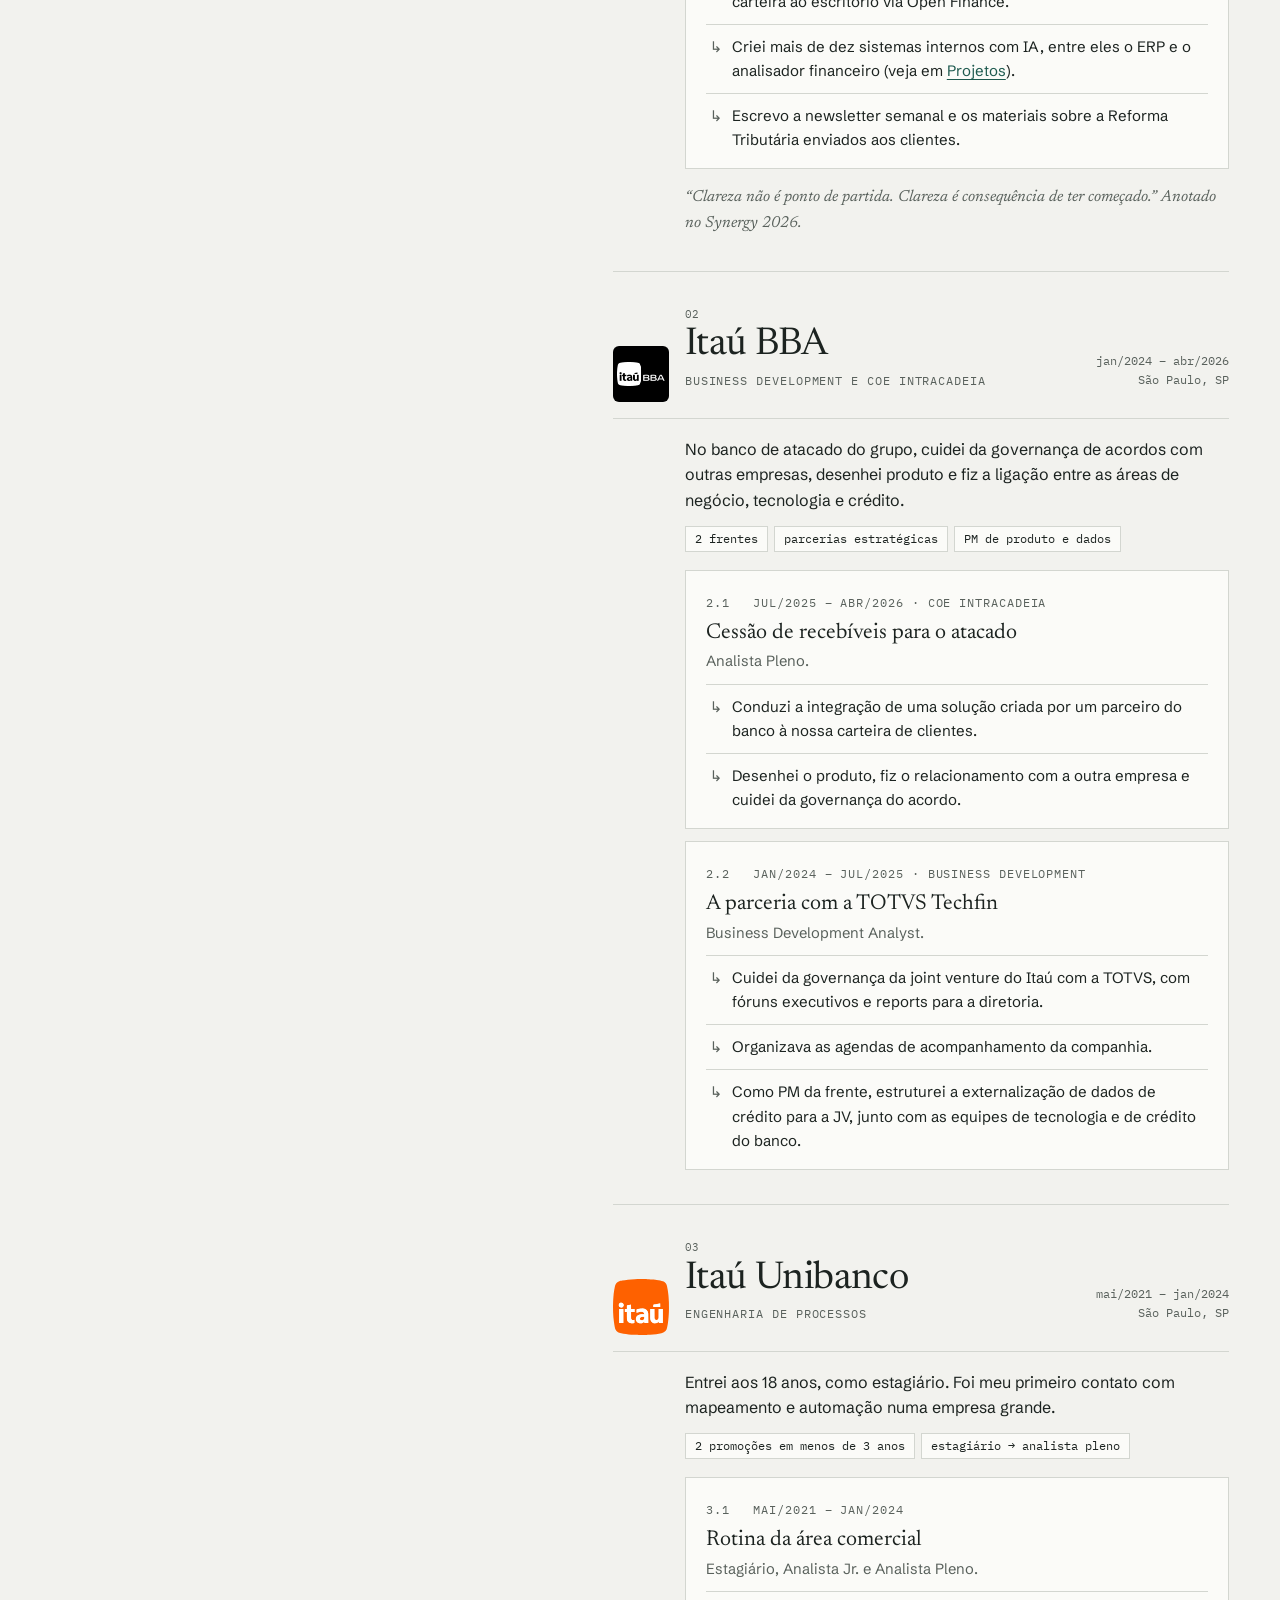
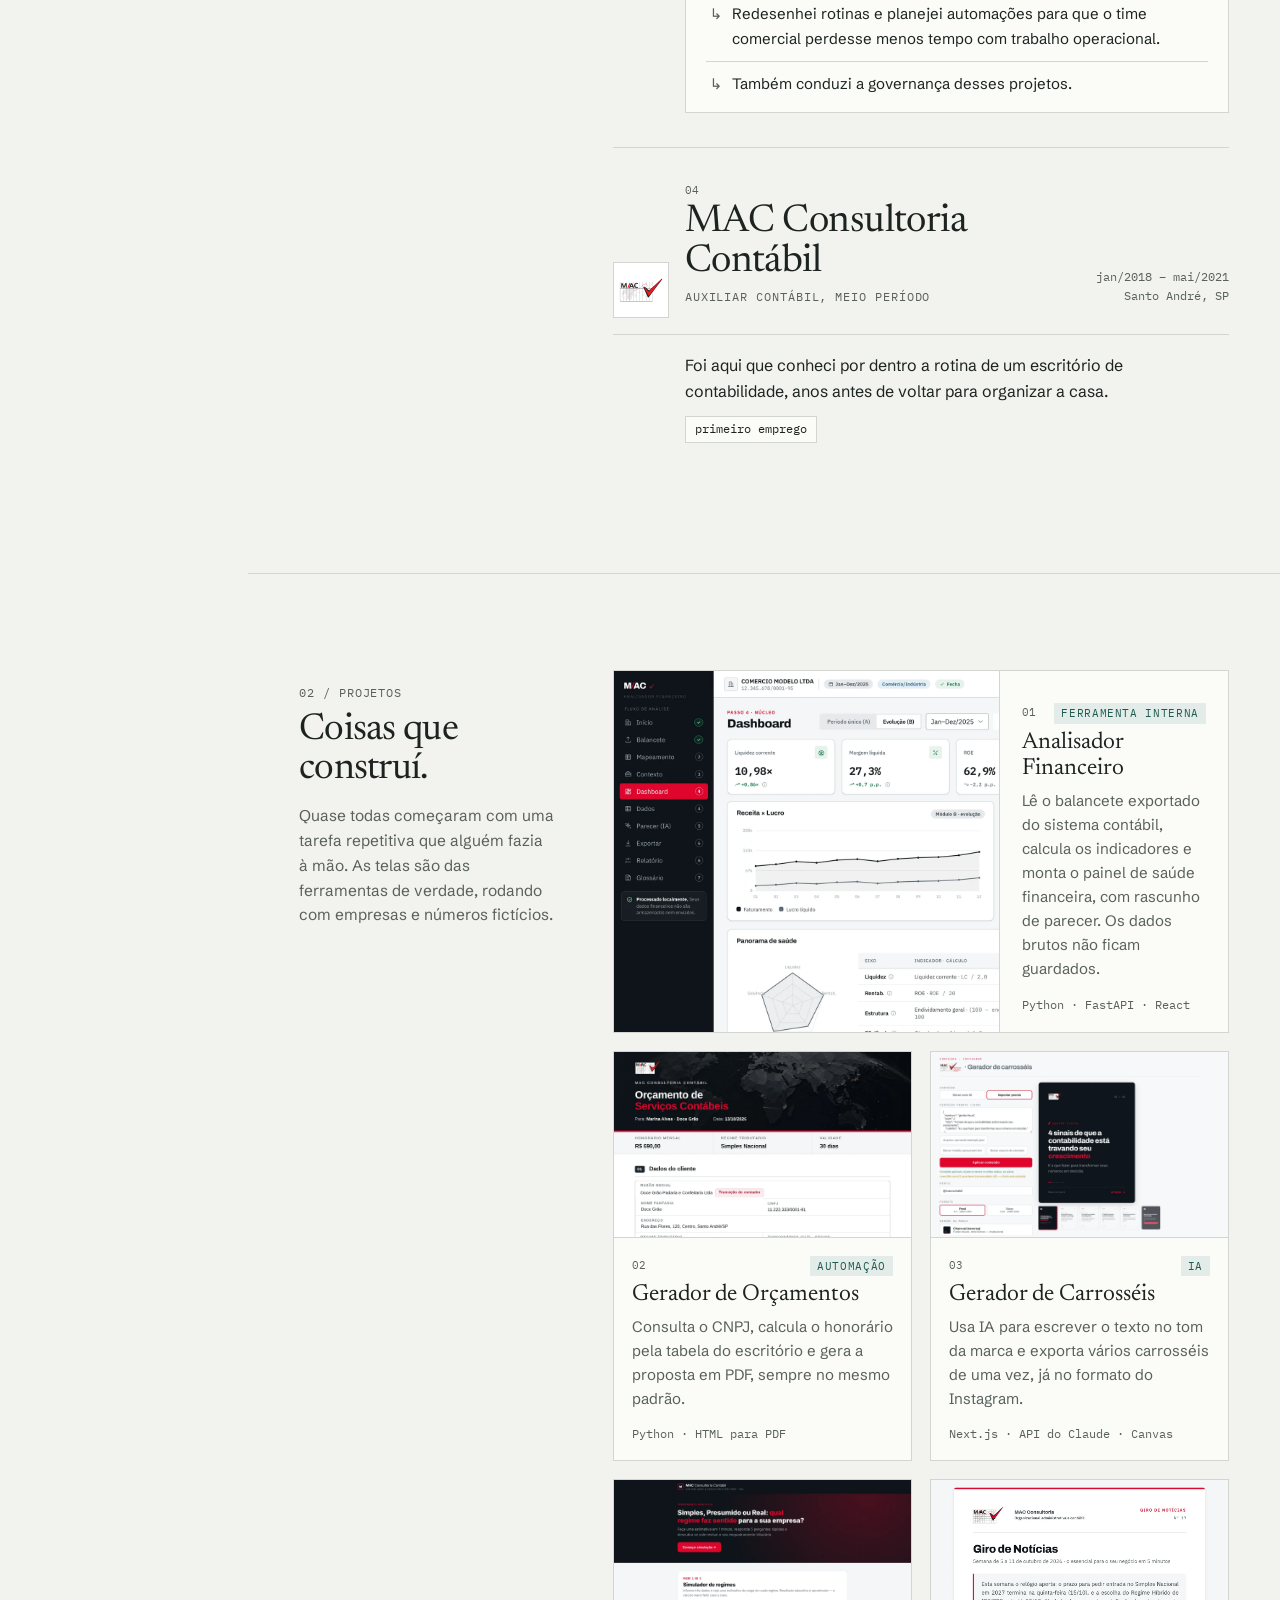
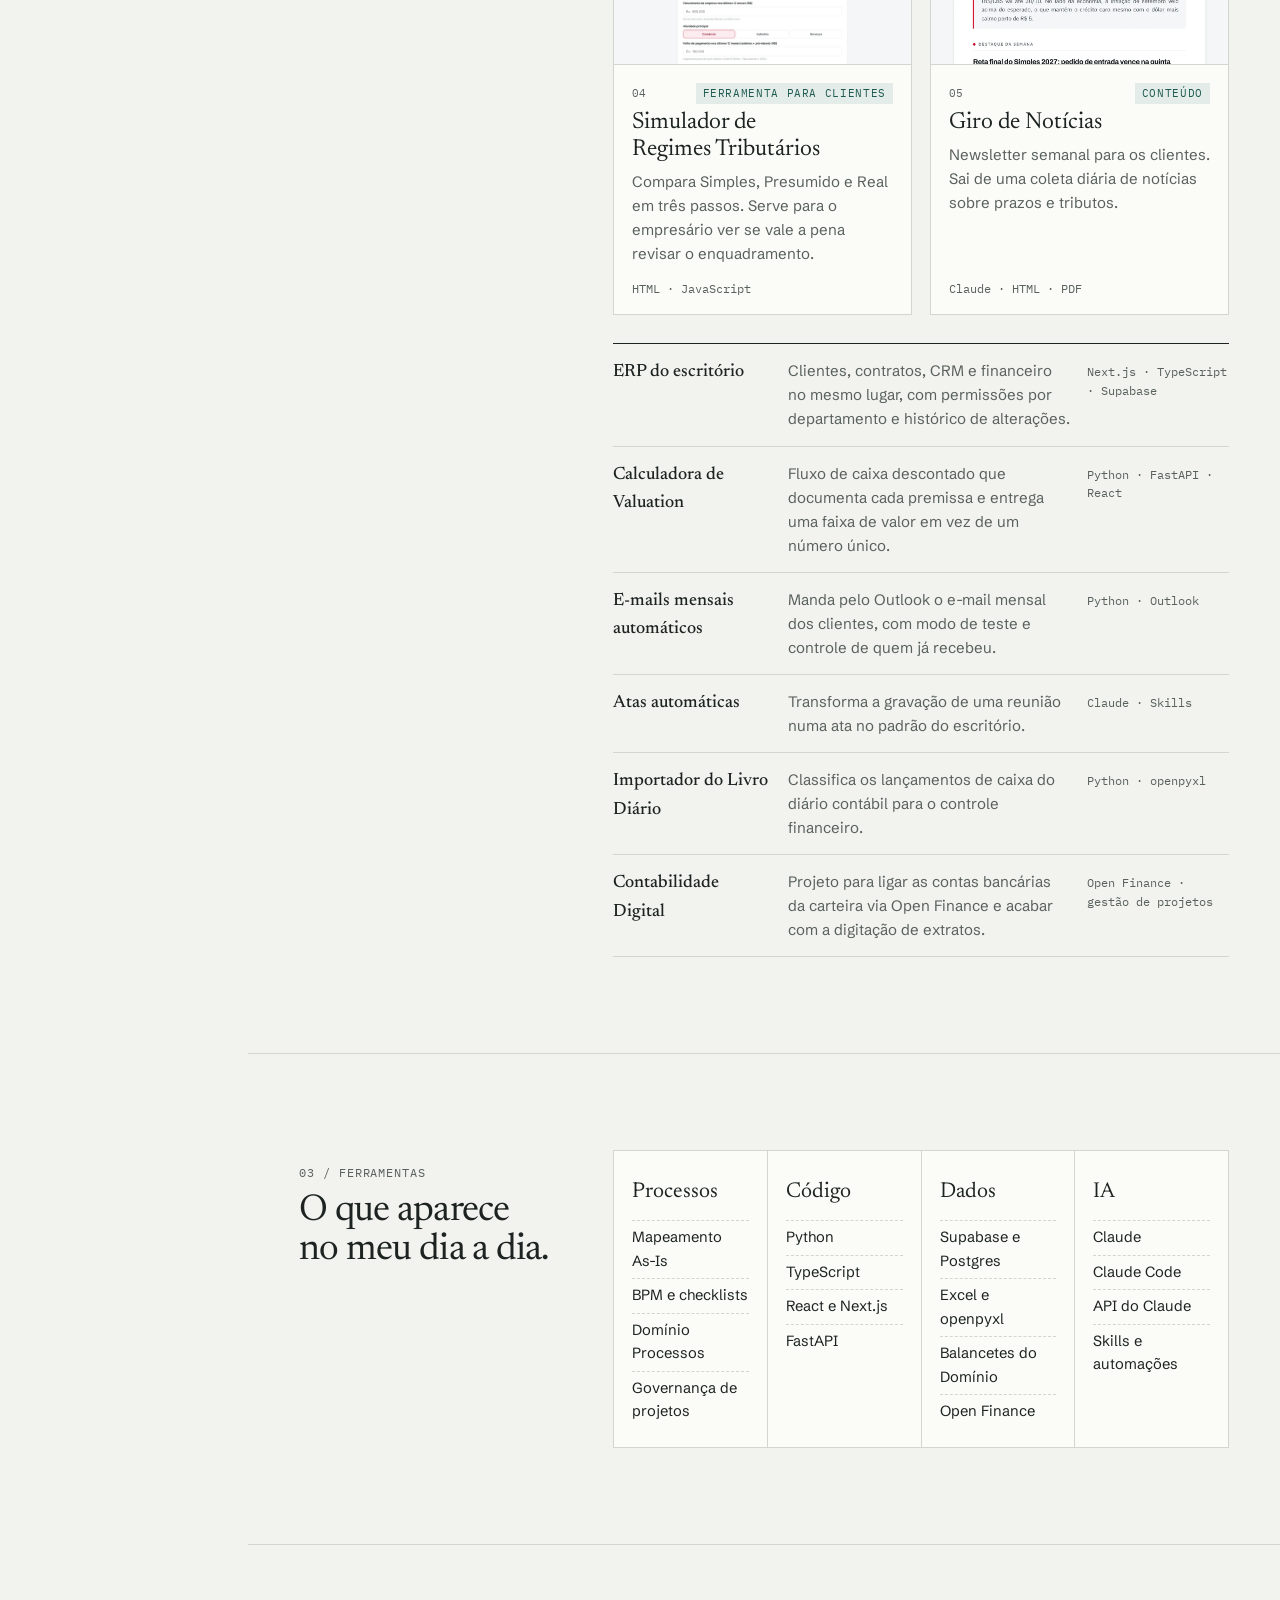
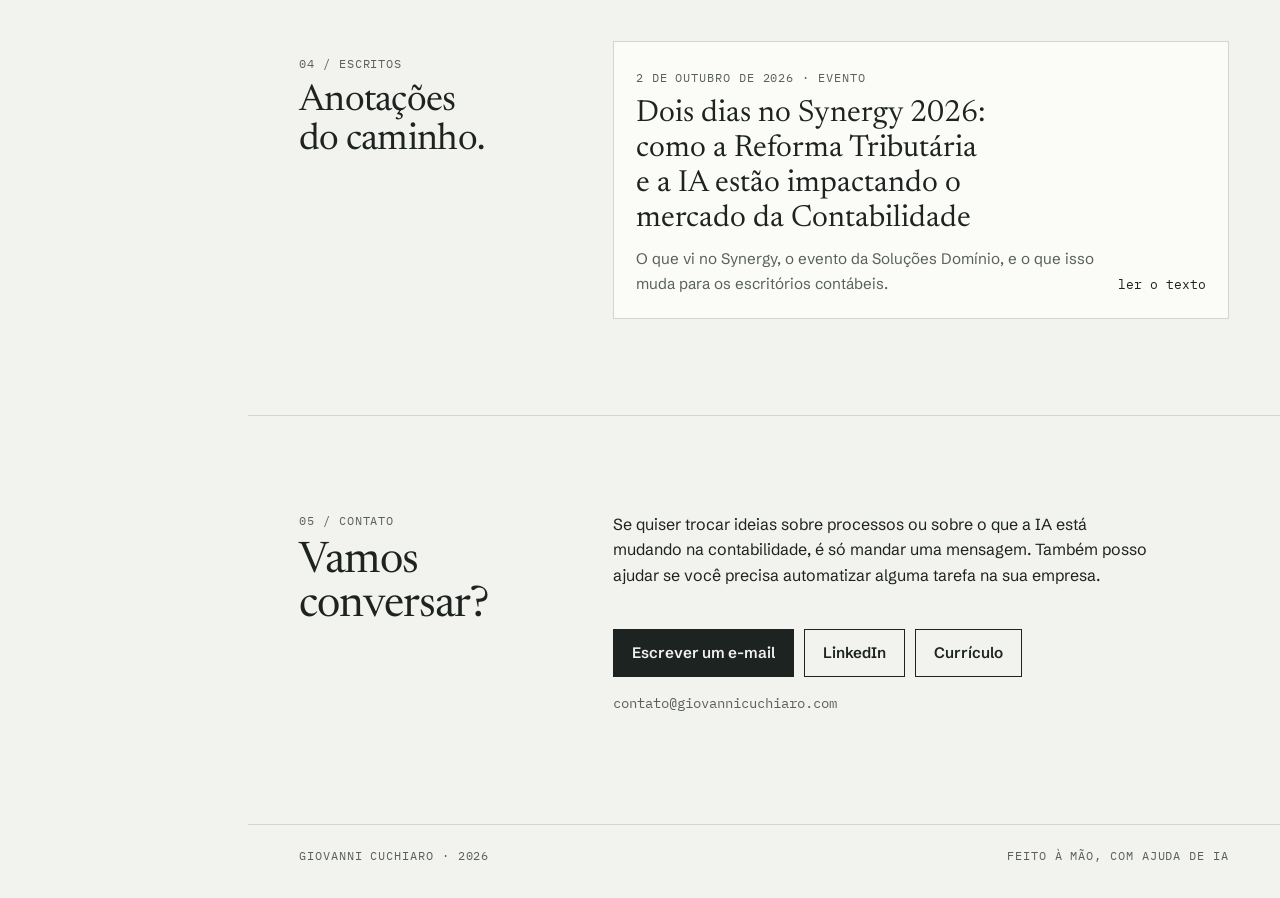
==== commit e57378ff: "Layout em duas colunas para telas largas e revisão dos textos - Centraliza o conteúdo e usa duas col" ====
--- a/index.html
+++ b/index.html
@@ -4,9 +4,9 @@
 <meta charset="utf-8">
 <meta name="viewport" content="width=device-width, initial-scale=1">
 <title>Giovanni Cuchiaro</title>
-<meta name="description" content="Processos, tecnologia e contabilidade. Trajetória, projetos e escritos de Giovanni Cuchiaro.">
+<meta name="description" content="Giovanni Cuchiaro cuida de processos e inovação na MAC Consultoria Contábil. Aqui estão a trajetória, os projetos e os textos dele.">
 <meta property="og:title" content="Giovanni Cuchiaro">
-<meta property="og:description" content="Processos, tecnologia e contabilidade. Trajetória, projetos e escritos de Giovanni Cuchiaro.">
+<meta property="og:description" content="Giovanni Cuchiaro cuida de processos e inovação na MAC Consultoria Contábil. Aqui estão a trajetória, os projetos e os textos dele.">
 <meta property="og:type" content="website">
 <meta property="og:url" content="https://giovannicuchiaro.com/">
 <meta property="og:image" content="https://giovannicuchiaro.com/assets/og.jpg">
@@ -31,10 +31,10 @@
 <section class="col hero" aria-labelledby="oi">
   <div class="hero-grid">
     <div>
-      <p class="label">giovanni cuchiaro / processos e inovação</p>
+      <p class="label">giovanni cuchiaro / portfólio</p>
       <h1 id="oi">Oi, eu sou o Giovanni.</h1>
-      <span class="hl">processos · contabilidade · IA</span>
-      <p class="lede">Trabalho com processos, tecnologia e contabilidade. Passei cinco anos no Itaú desenhando processos e conduzindo parcerias, e hoje cuido de processos e inovação na MAC Consultoria Contábil, em Santo André.</p>
+      <span class="hl">contabilidade · automação · IA</span>
+      <p class="lede">Passei cinco anos no Itaú e Itaú BBA trabalhando com engenharia de processos e parcerias estratégicas. Em jun/26 retornei para a MAC Consultoria Contábil, empresa familiar, para organizar e automatizar a operação com ferramentas de IA.</p>
     </div>
   </div>
   <div class="now-card">
@@ -43,26 +43,25 @@
       <span class="label">agora · outubro de 2026</span>
       <h2>O que estou fazendo</h2>
       <ul>
-        <li>Implantando a gestão de processos e a contabilidade digital, com Open Finance, na MAC.</li>
+        <li>Implantando na MAC a gestão de processos e a contabilidade digital com Open Finance.</li>
         <li>Construindo o ERP do escritório.</li>
         <li>Estudando Ciências Contábeis na FIPECAFI e Ciência e Tecnologia na UFABC.</li>
       </ul>
     </div>
   </div>
   <div class="stats">
-    <a href="#trajetoria"><b>5 anos</b><span>no Itaú, em três áreas</span></a>
+    <a href="#trajetoria"><b>5 anos</b><span>no Itaú, em três equipes</span></a>
     <a href="#trajetoria"><b>4</b><span>áreas da MAC com processos mapeados</span></a>
     <a href="#projetos"><b>10+</b><span>ferramentas internas construídas</span></a>
     <a href="#projetos"><b>66</b><span>atas geradas automaticamente</span></a>
   </div>
-  <p class="caption">Cada número leva à parte do site que o explica.</p>
 </section>
 
 <section class="col block" id="trajetoria" aria-labelledby="t-trajetoria">
   <div class="block-head">
     <p class="label">01 / trajetória</p>
     <h2 id="t-trajetoria">De volta ao começo.</h2>
-    <p>Comecei num escritório de contabilidade, passei cinco anos num banco e voltei para o mesmo escritório com outra bagagem.</p>
+    <p>Meu primeiro emprego foi num escritório de contabilidade. Depois passei cinco anos num banco, e em 2026 voltei para lá.</p>
   </div>
   <article class="job">
   <header class="job-head">
@@ -70,9 +69,9 @@
     <div><span class="num">01</span><h3>MAC Consultoria Contábil</h3><p class="label role">Gerenciamento de Processos e Inovação</p></div>
     <p class="when">mai/2026 – hoje<br>Santo André, SP</p>
   </header>
-  <p class="job-sum">Voltei para o escritório da minha família para cuidar dos processos, dos projetos estratégicos e da transformação digital. No caminho, comecei a construir as ferramentas que a equipe usa no dia a dia.</p>
+  <p class="job-sum">Voltei para o escritório da minha família para organizar a operação, cuidar dos projetos estratégicos e conduzir a transformação digital. Também comecei a criar as ferramentas que a equipe usa todo dia.</p>
   <ul class="tags"><li>4 áreas mapeadas</li><li>10+ ferramentas internas</li><li>66 atas automáticas desde jun/2026</li></ul>
-  <div class="sub"><span class="label">1.1 &nbsp; processos</span><h4>Do jeito que o trabalho acontece de verdade</h4><p class="meta">Mapeamento e gestão dos processos do escritório.</p><ul><li>Mapeei os processos de Contabilidade, Departamento Pessoal, Legalização e Onboarding de clientes.</li><li>Lidero a implantação do Domínio Processos, o sistema de gestão de processos da MAC.</li><li>Conduzo cerca de dez projetos estratégicos, com report semanal aos sócios.</li></ul></div><div class="sub"><span class="label">1.2 &nbsp; transformação digital</span><h4>Menos digitação, mais análise</h4><ul><li>Plano de Contabilidade Digital para conectar as contas bancárias dos clientes via Open Finance.</li><li>Construí mais de dez ferramentas internas com IA, do ERP ao analisador financeiro. Estão em <a href="#projetos">Projetos</a>.</li><li>Newsletter semanal e materiais sobre a Reforma Tributária para os clientes.</li></ul></div>
+  <div class="sub"><span class="label">1.1 &nbsp; processos</span><h4>Mapeamento e gestão</h4><ul><li>Mapeei como funcionam a Contabilidade, o Departamento Pessoal, a Legalização e o Onboarding de clientes.</li><li>Lidero a implantação do Domínio Processos, o sistema de gestão que a MAC está adotando.</li><li>Toco cerca de dez projetos estratégicos e reporto o andamento aos sócios toda semana.</li></ul></div><div class="sub"><span class="label">1.2 &nbsp; transformação digital</span><h4>Automação e conteúdo</h4><ul><li>Fiz o plano de Contabilidade Digital, que liga as contas bancárias da carteira ao escritório via Open Finance.</li><li>Criei mais de dez sistemas internos com IA, entre eles o ERP e o analisador financeiro (veja em <a href="#projetos">Projetos</a>).</li><li>Escrevo a newsletter semanal e os materiais sobre a Reforma Tributária enviados aos clientes.</li></ul></div>
   <p class="aside-line">“Clareza não é ponto de partida. Clareza é consequência de ter começado.” Anotado no Synergy 2026.</p>
 </article><article class="job">
   <header class="job-head">
@@ -80,9 +79,9 @@
     <div><span class="num">02</span><h3>Itaú BBA</h3><p class="label role">Business Development e COE Intracadeia</p></div>
     <p class="when">jan/2024 – abr/2026<br>São Paulo, SP</p>
   </header>
-  <p class="job-sum">No banco de atacado do Itaú, trabalhei com parcerias estratégicas: governança, produto e a ponte entre negócio, tecnologia e crédito.</p>
+  <p class="job-sum">No banco de atacado do grupo, cuidei da governança de acordos com outras empresas, desenhei produto e fiz a ligação entre as áreas de negócio, tecnologia e crédito.</p>
   <ul class="tags"><li>2 frentes</li><li>parcerias estratégicas</li><li>PM de produto e dados</li></ul>
-  <div class="sub"><span class="label">2.1 &nbsp; jul/2025 – abr/2026 · COE Intracadeia</span><h4>Um produto de recebíveis para o atacado</h4><p class="meta">Analista Pleno.</p><ul><li>Conduzi a integração de um produto de cessão de recebíveis de um parceiro do banco à base de clientes do atacado.</li><li>Fui responsável pelo desenho do novo produto, pelo relacionamento com o parceiro e pela governança da parceria.</li></ul></div><div class="sub"><span class="label">2.2 &nbsp; jan/2024 – jul/2025 · Business Development</span><h4>A parceria com a TOTVS Techfin</h4><p class="meta">Business Development Analyst.</p><ul><li>Conduzi a governança da parceria do Itaú com a JV TOTVS Techfin: fóruns executivos e reports para a diretoria do banco.</li><li>Conduzi as agendas de acompanhamento da companhia.</li><li>Estruturei o processo de externalização de dados de crédito para a JV, como PM da frente, junto aos times de tecnologia e crédito.</li></ul></div>
+  <div class="sub"><span class="label">2.1 &nbsp; jul/2025 – abr/2026 · COE Intracadeia</span><h4>Cessão de recebíveis para o atacado</h4><p class="meta">Analista Pleno.</p><ul><li>Conduzi a integração de uma solução criada por um parceiro do banco à nossa carteira de clientes.</li><li>Desenhei o produto, fiz o relacionamento com a outra empresa e cuidei da governança do acordo.</li></ul></div><div class="sub"><span class="label">2.2 &nbsp; jan/2024 – jul/2025 · Business Development</span><h4>A parceria com a TOTVS Techfin</h4><p class="meta">Business Development Analyst.</p><ul><li>Cuidei da governança da joint venture do Itaú com a TOTVS, com fóruns executivos e reports para a diretoria.</li><li>Organizava as agendas de acompanhamento da companhia.</li><li>Como PM da frente, estruturei a externalização de dados de crédito para a JV, junto com as equipes de tecnologia e de crédito do banco.</li></ul></div>
   
 </article><article class="job">
   <header class="job-head">
@@ -90,9 +89,9 @@
     <div><span class="num">03</span><h3>Itaú Unibanco</h3><p class="label role">Engenharia de Processos</p></div>
     <p class="when">mai/2021 – jan/2024<br>São Paulo, SP</p>
   </header>
-  <p class="job-sum">Entrei aos 18 anos, como estagiário. Foi onde aprendi a desenhar processos e a planejar automações.</p>
+  <p class="job-sum">Entrei aos 18 anos, como estagiário. Foi meu primeiro contato com mapeamento e automação numa empresa grande.</p>
   <ul class="tags"><li>2 promoções em menos de 3 anos</li><li>estagiário → analista pleno</li></ul>
-  <div class="sub"><span class="label">3.1 &nbsp; mai/2021 – jan/2024</span><h4>Tempo de volta para o time comercial</h4><p class="meta">Estagiário, Analista Jr. e Analista Pleno.</p><ul><li>Desenhei processos e planejei automações para desonerar o tempo do time comercial.</li><li>Conduzi a governança dos projetos dessa frente.</li></ul></div>
+  <div class="sub"><span class="label">3.1 &nbsp; mai/2021 – jan/2024</span><h4>Rotina da área comercial</h4><p class="meta">Estagiário, Analista Jr. e Analista Pleno.</p><ul><li>Redesenhei rotinas e planejei automações para que o time comercial perdesse menos tempo com trabalho operacional.</li><li>Também conduzi a governança desses projetos.</li></ul></div>
   
 </article><article class="job">
   <header class="job-head">
@@ -100,7 +99,7 @@
     <div><span class="num">04</span><h3>MAC Consultoria Contábil</h3><p class="label role">Auxiliar Contábil, meio período</p></div>
     <p class="when">jan/2018 – mai/2021<br>Santo André, SP</p>
   </header>
-  <p class="job-sum">Meu primeiro trabalho. Foi onde conheci a rotina de um escritório contábil por dentro, anos antes de voltar para cuidar dela.</p>
+  <p class="job-sum">Foi aqui que conheci por dentro a rotina de um escritório de contabilidade, anos antes de voltar para organizar a casa.</p>
   <ul class="tags"><li>primeiro emprego</li></ul>
   
   
@@ -111,7 +110,7 @@
   <div class="block-head">
     <p class="label">02 / projetos</p>
     <h2 id="t-projetos">Coisas que construí.</h2>
-    <p>Quase todas nasceram de uma tarefa repetitiva que alguém fazia à mão. As telas são das ferramentas reais, rodando com empresas e números fictícios.</p>
+    <p>Quase todas começaram com uma tarefa repetitiva que alguém fazia à mão. As telas são das ferramentas de verdade, rodando com empresas e números fictícios.</p>
   </div>
   <div class="cards"><article class="card card-wide">
   <a class="shot-img" href="assets/telas/analisador.jpg"><picture>
@@ -143,7 +142,7 @@
   <div class="card-body">
   <div class="card-top"><span class="idx">03</span><span class="cat">IA</span></div>
   <h3>Gerador de Carrosséis</h3>
-  <p>Escreve o conteúdo com IA na voz da marca e exporta os slides prontos para o Instagram, vários de uma vez.</p>
+  <p>Usa IA para escrever o texto no tom da marca e exporta vários carrosséis de uma vez, já no formato do Instagram.</p>
   <p class="stack-line">Next.js · API do Claude · Canvas</p>
   </div>
 </article><article class="card">
@@ -154,7 +153,7 @@
   <div class="card-body">
   <div class="card-top"><span class="idx">04</span><span class="cat">ferramenta para clientes</span></div>
   <h3>Simulador de Regimes Tributários</h3>
-  <p>Compara Simples, Presumido e Real em três passos, para o empresário saber se vale revisar o enquadramento.</p>
+  <p>Compara Simples, Presumido e Real em três passos. Serve para o empresário ver se vale a pena revisar o enquadramento.</p>
   <p class="stack-line">HTML · JavaScript</p>
   </div>
 </article><article class="card">
@@ -165,11 +164,11 @@
   <div class="card-body">
   <div class="card-top"><span class="idx">05</span><span class="cat">conteúdo</span></div>
   <h3>Giro de Notícias</h3>
-  <p>Newsletter semanal para os clientes, montada a partir de uma coleta diária de notícias sobre prazos e tributos.</p>
+  <p>Newsletter semanal para os clientes. Sai de uma coleta diária de notícias sobre prazos e tributos.</p>
   <p class="stack-line">Claude · HTML · PDF</p>
   </div>
 </article></div>
-  <ul class="more-list"><li><b>ERP do escritório</b><span>Clientes, contratos, CRM e financeiro num só sistema, com permissões por departamento e o histórico de tudo o que muda.</span><span class="mono">Next.js · TypeScript · Supabase</span></li><li><b>Calculadora de Valuation</b><span>Fluxo de caixa descontado com cada premissa registrada e uma faixa de valor em vez de um número só.</span><span class="mono">Python · FastAPI · React</span></li><li><b>E-mails mensais automáticos</b><span>Envia o e-mail mensal a cada cliente pelo Outlook, com modo de teste e registro de quem já recebeu.</span><span class="mono">Python · Outlook</span></li><li><b>Atas automáticas</b><span>Transforma a gravação de uma reunião numa ata no padrão do escritório.</span><span class="mono">Claude · Skills</span></li><li><b>Importador do Livro Diário</b><span>Classifica os lançamentos de caixa do diário contábil para o controle financeiro.</span><span class="mono">Python · openpyxl</span></li><li><b>Contabilidade Digital</b><span>Plano para conectar as contas bancárias dos clientes via Open Finance e acabar com a digitação de extratos.</span><span class="mono">Open Finance · gestão de projetos</span></li></ul>
+  <ul class="more-list"><li><b>ERP do escritório</b><span>Clientes, contratos, CRM e financeiro no mesmo lugar, com permissões por departamento e histórico de alterações.</span><span class="mono">Next.js · TypeScript · Supabase</span></li><li><b>Calculadora de Valuation</b><span>Fluxo de caixa descontado que documenta cada premissa e entrega uma faixa de valor em vez de um número único.</span><span class="mono">Python · FastAPI · React</span></li><li><b>E-mails mensais automáticos</b><span>Manda pelo Outlook o e-mail mensal dos clientes, com modo de teste e controle de quem já recebeu.</span><span class="mono">Python · Outlook</span></li><li><b>Atas automáticas</b><span>Transforma a gravação de uma reunião numa ata no padrão do escritório.</span><span class="mono">Claude · Skills</span></li><li><b>Importador do Livro Diário</b><span>Classifica os lançamentos de caixa do diário contábil para o controle financeiro.</span><span class="mono">Python · openpyxl</span></li><li><b>Contabilidade Digital</b><span>Projeto para ligar as contas bancárias da carteira via Open Finance e acabar com a digitação de extratos.</span><span class="mono">Open Finance · gestão de projetos</span></li></ul>
 </section>
 
 <section class="col block" id="ferramentas" aria-labelledby="t-ferramentas">
@@ -187,7 +186,7 @@
   </div>
   <a class="post" href="escritos/synergy-2026/">
     <div><span class="label">2 de outubro de 2026 · evento</span><h3>Dois dias no Synergy 2026: como a Reforma Tributária e a IA estão impactando o mercado da Contabilidade</h3>
-    <p>O que vi e aprendi em dois dias de evento sobre Reforma Tributária, IA e o futuro do escritório contábil.</p></div>
+    <p>O que vi no Synergy, o evento da Soluções Domínio, e o que isso muda para os escritórios contábeis.</p></div>
     <span class="go">ler o texto</span>
   </a>
 </section>
@@ -195,7 +194,7 @@
 <section class="col block contact" id="contato" aria-labelledby="t-contato">
   <p class="label">05 / contato</p>
   <h2 id="t-contato">Vamos conversar?</h2>
-  <p>Gosto de trocar ideias sobre processos, IA e o futuro da contabilidade. Se quiser bater um papo, ou se precisar de ajuda para automatizar algo na sua empresa, me escreva.</p>
+  <p>Se quiser trocar ideias sobre processos ou sobre o que a IA está mudando na contabilidade, é só mandar uma mensagem. Também posso ajudar se você precisa automatizar alguma tarefa na sua empresa.</p>
   <div class="btns">
     <a class="btn btn-solid" href="mailto:contato@giovannicuchiaro.com">Escrever um e-mail</a>
     <a class="btn" href="https://www.linkedin.com/in/giovannicuchiaro/" rel="me">LinkedIn</a>
--- a/assets/style.css
+++ b/assets/style.css
@@ -72,7 +72,7 @@
 
 /* ---------- Conteúdo ---------- */
 .main { margin-left: var(--side-w); }
-.col { max-width: 1000px; padding-inline: var(--gut); }
+.col { max-width: 1320px; margin-inline: auto; padding-inline: var(--gut); }
 .block { padding-block: clamp(56px, 8vw, 96px); border-top: 1px solid var(--rule); scroll-margin-top: 16px; }
 .block-head { margin-bottom: clamp(28px, 4vw, 44px); }
 .block-head h2 { font-family: var(--serif); font-size: clamp(2.1rem, 4.6vw, 3.4rem); line-height: 1.05; letter-spacing: -0.02em; margin-top: 10px; }
@@ -245,6 +245,26 @@
 .prose li { margin-bottom: 0.5em; }
 .article-foot { margin-block: 40px 8px; padding-top: 18px; border-top: 1px solid var(--rule); font-size: 0.95rem; }
 
+/* ---------- Telas largas: coluna centralizada e seções em duas colunas ---------- */
+@media (min-width: 1200px) {
+  :root { --head-w: clamp(220px, 20vw, 300px); --col-gap: clamp(40px, 4.5vw, 88px); }
+  /* Hero: apresentação à esquerda, "O que estou fazendo" à direita, números embaixo */
+  .hero { display: grid; grid-template-columns: minmax(0, 1.2fr) minmax(0, 1fr); column-gap: var(--col-gap); align-items: end; }
+  .hero-grid { grid-column: 1; }
+  .now-card { grid-column: 2; margin-top: 0; max-width: none; }
+  .hero .stats, .hero .caption { grid-column: 1 / -1; }
+  /* Seções: título fixo à esquerda enquanto o conteúdo rola à direita */
+  .block { display: grid; grid-template-columns: var(--head-w) minmax(0, 1fr); column-gap: var(--col-gap); align-items: start; }
+  .block > * { grid-column: 2; }
+  .block > .block-head { grid-column: 1; grid-row: 1 / span 30; position: sticky; top: 32px; margin-bottom: 0; }
+  .block-head h2 { font-size: clamp(2.2rem, 2.9vw, 3rem); }
+  .block-head p:not(.label) { font-size: 0.97rem; }
+  /* Contato: chamada à esquerda, texto e botões à direita */
+  .contact > .label { grid-column: 1; grid-row: 1; margin: 0; }
+  .contact > h2 { grid-column: 1; grid-row: 1 / span 3; margin-top: 28px; font-size: clamp(2.4rem, 3.4vw, 3.6rem); }
+  .contact > h2 + p { margin-top: 0; }
+}
+
 /* ---------- Responsivo ---------- */
 @media (max-width: 1100px) {
   .toolbox { grid-template-columns: repeat(2, minmax(0, 1fr)); }
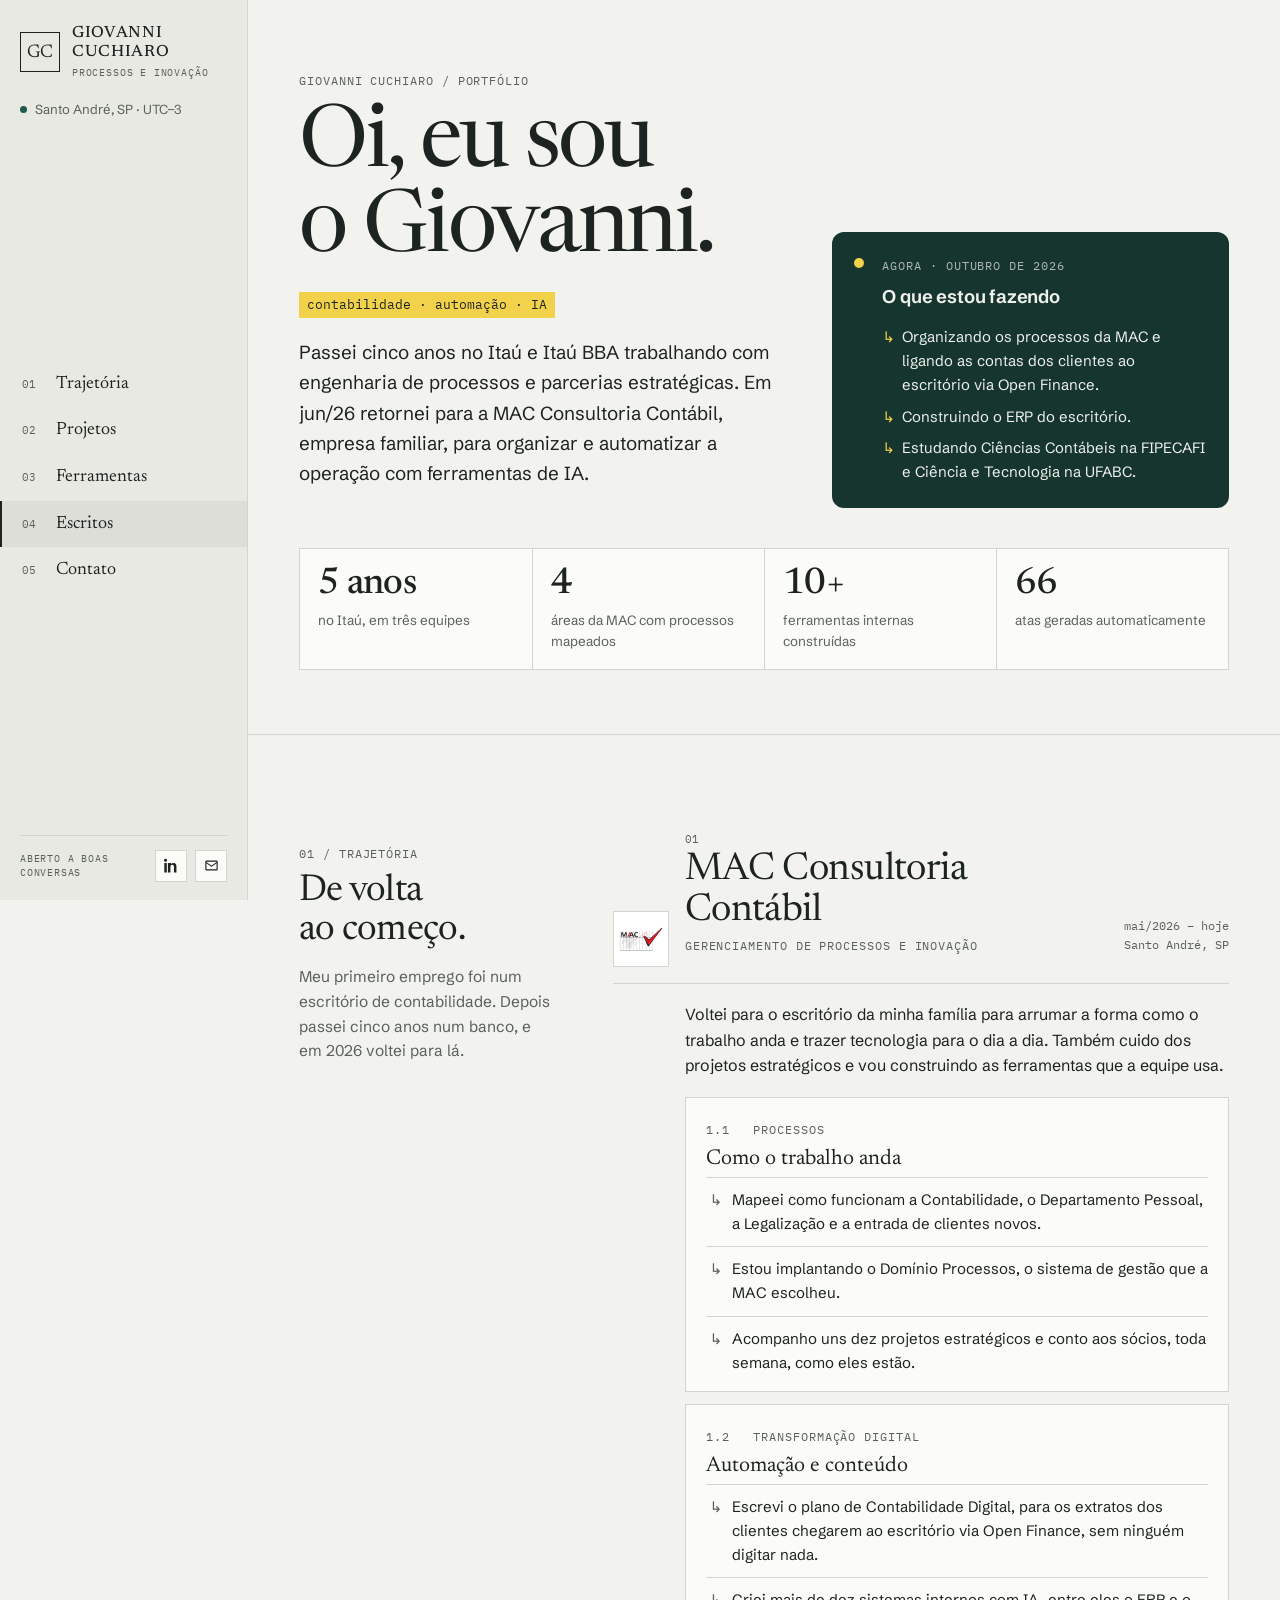
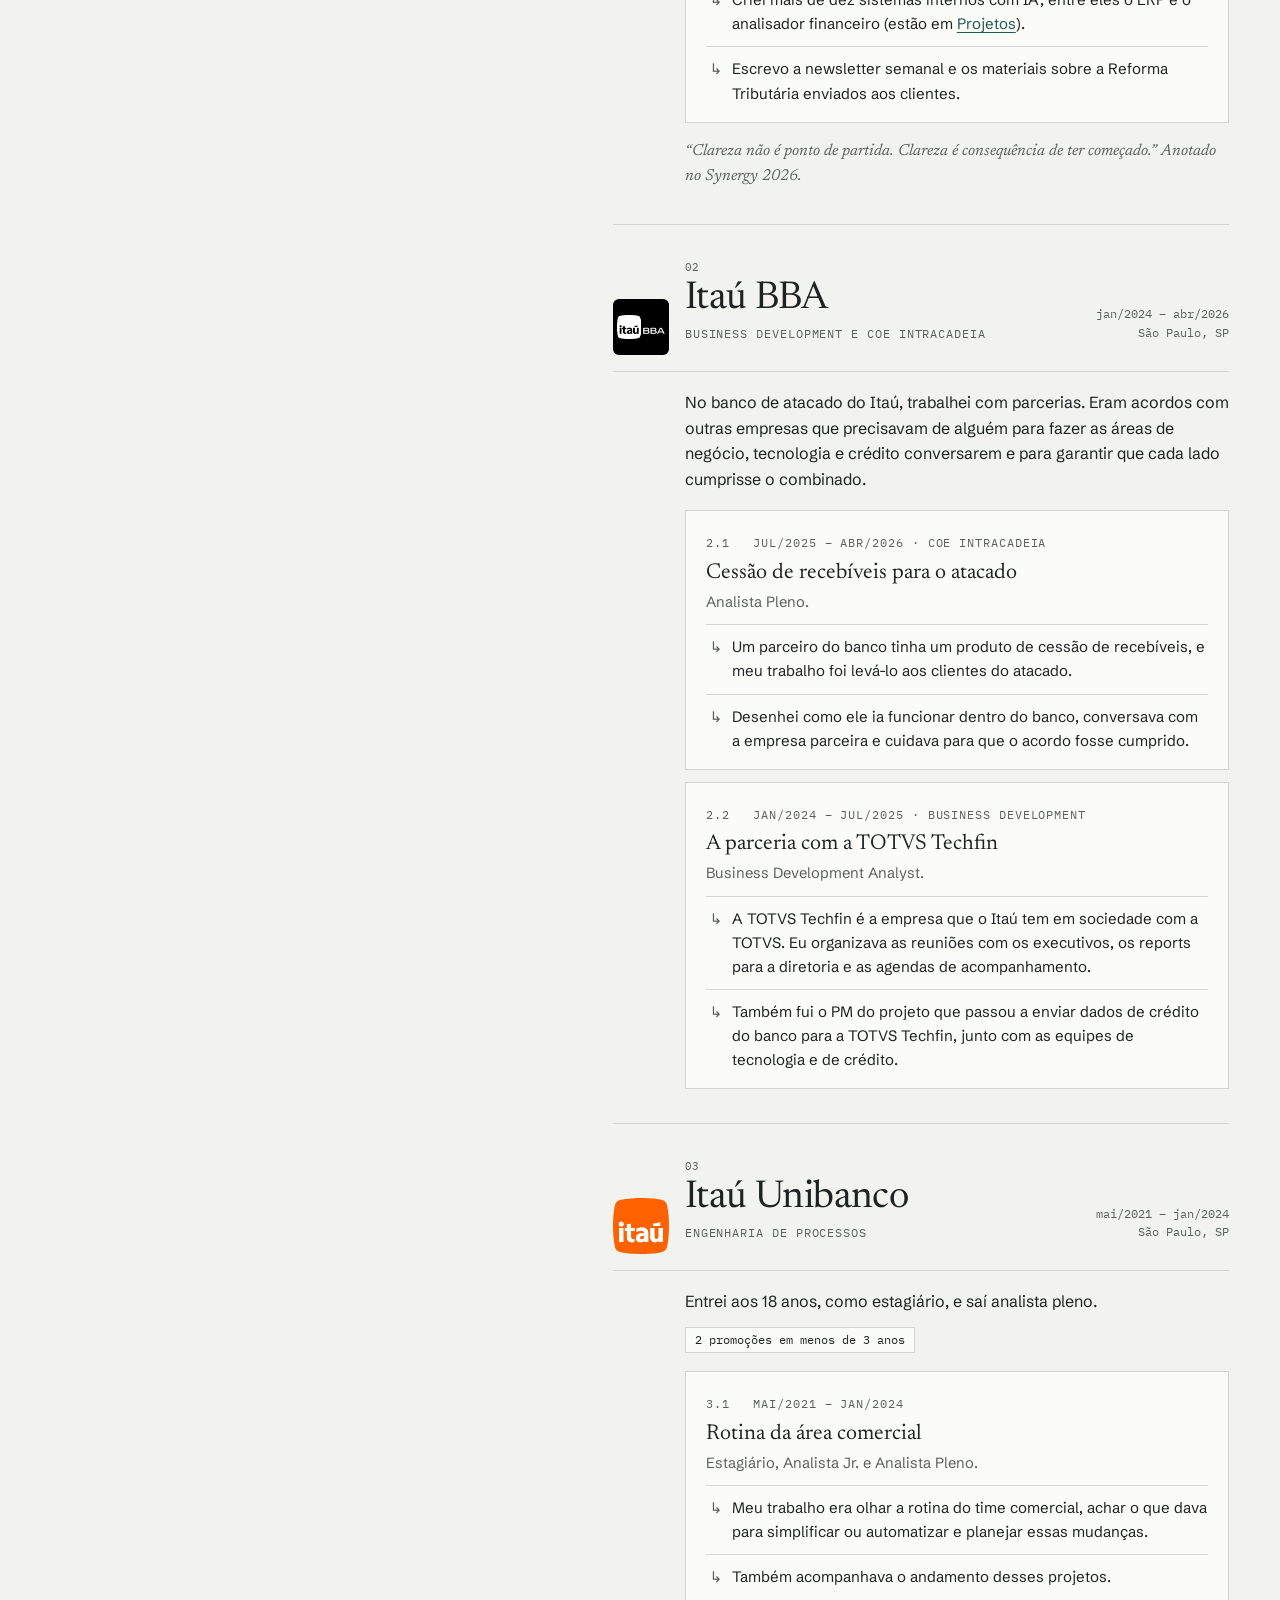
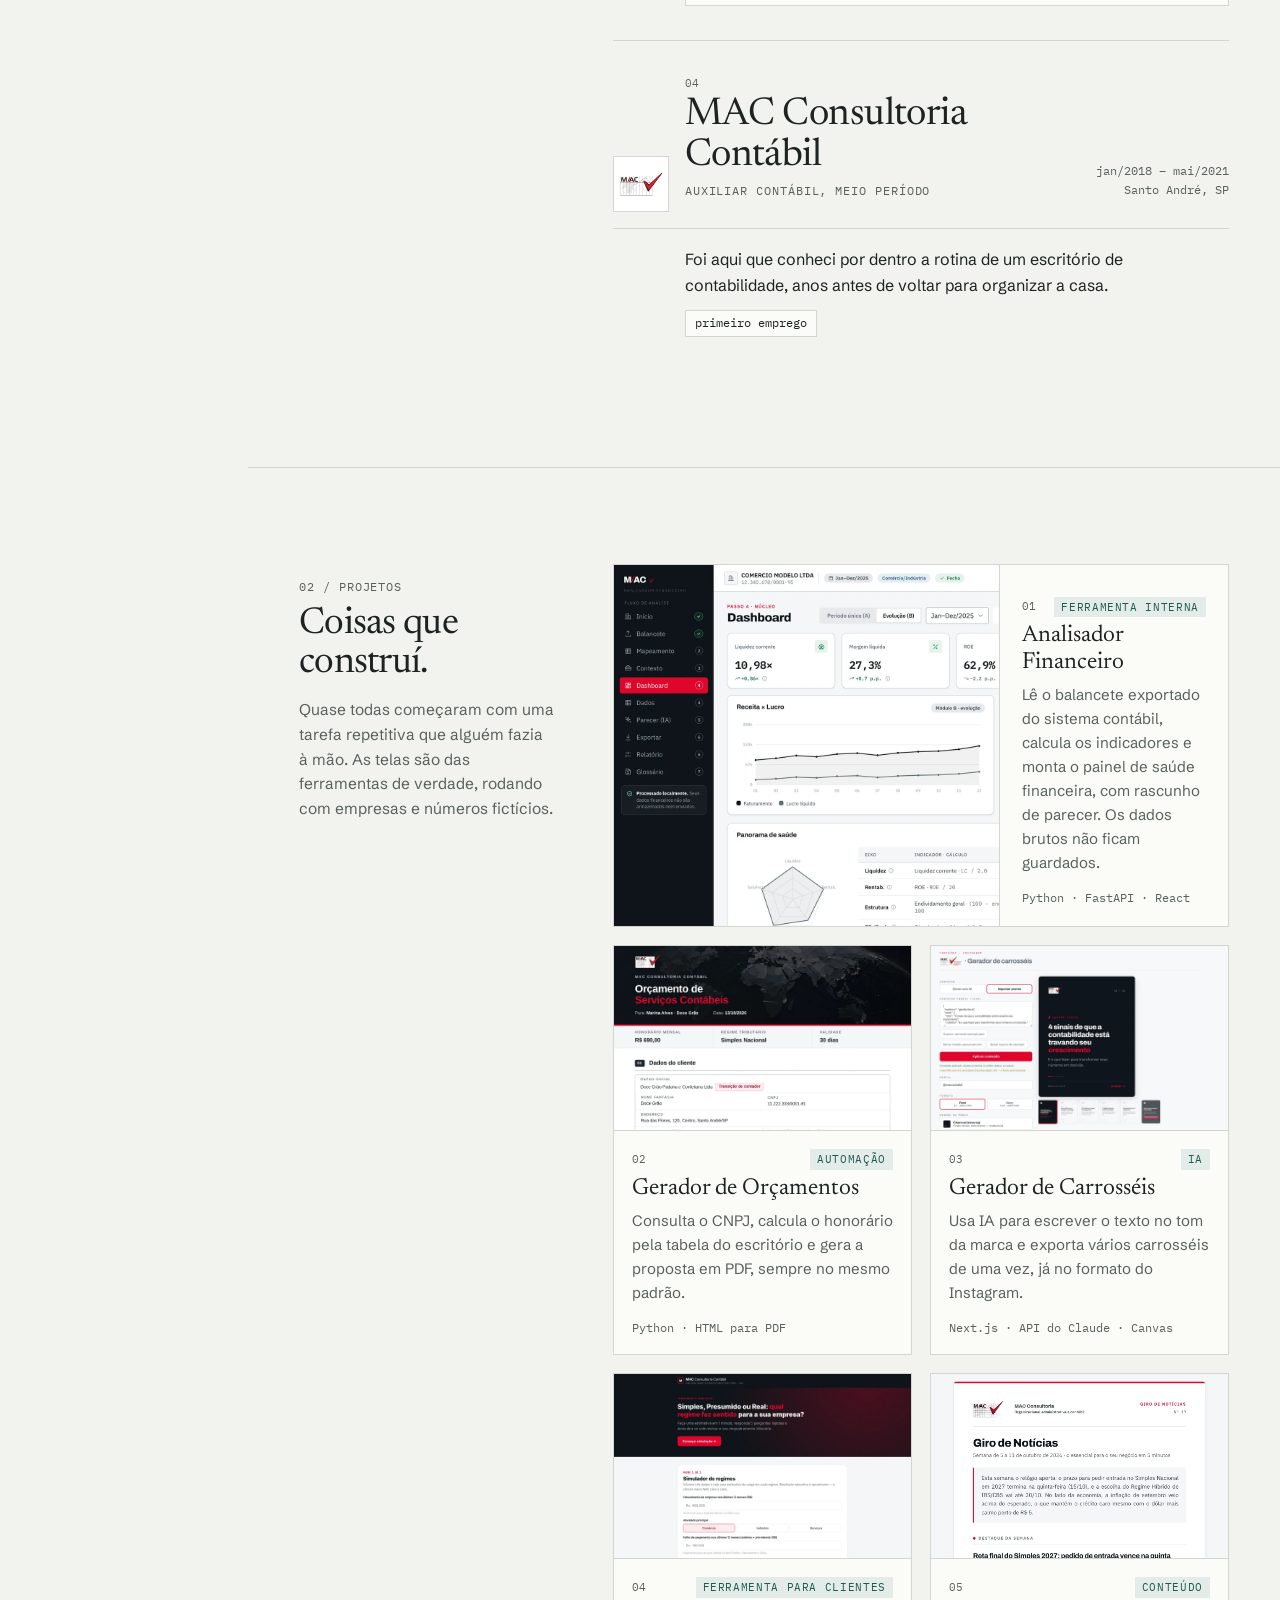
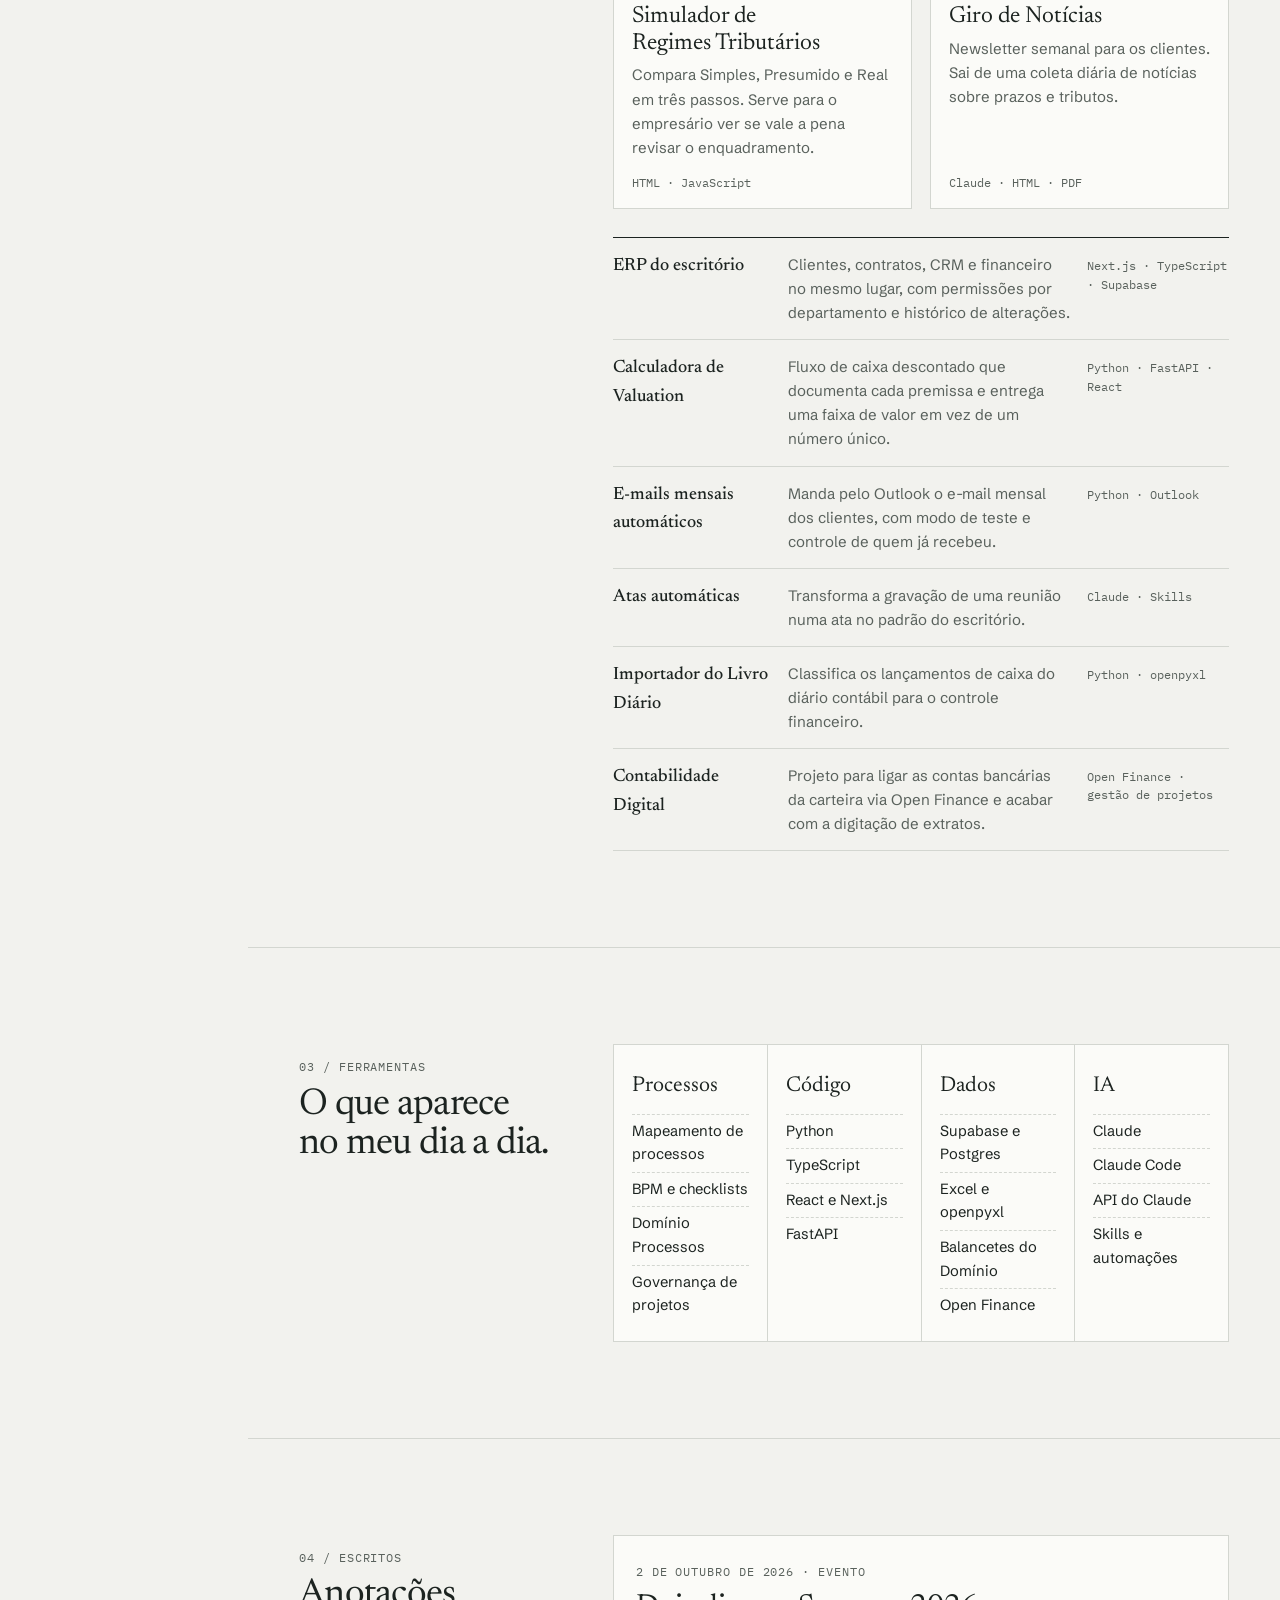
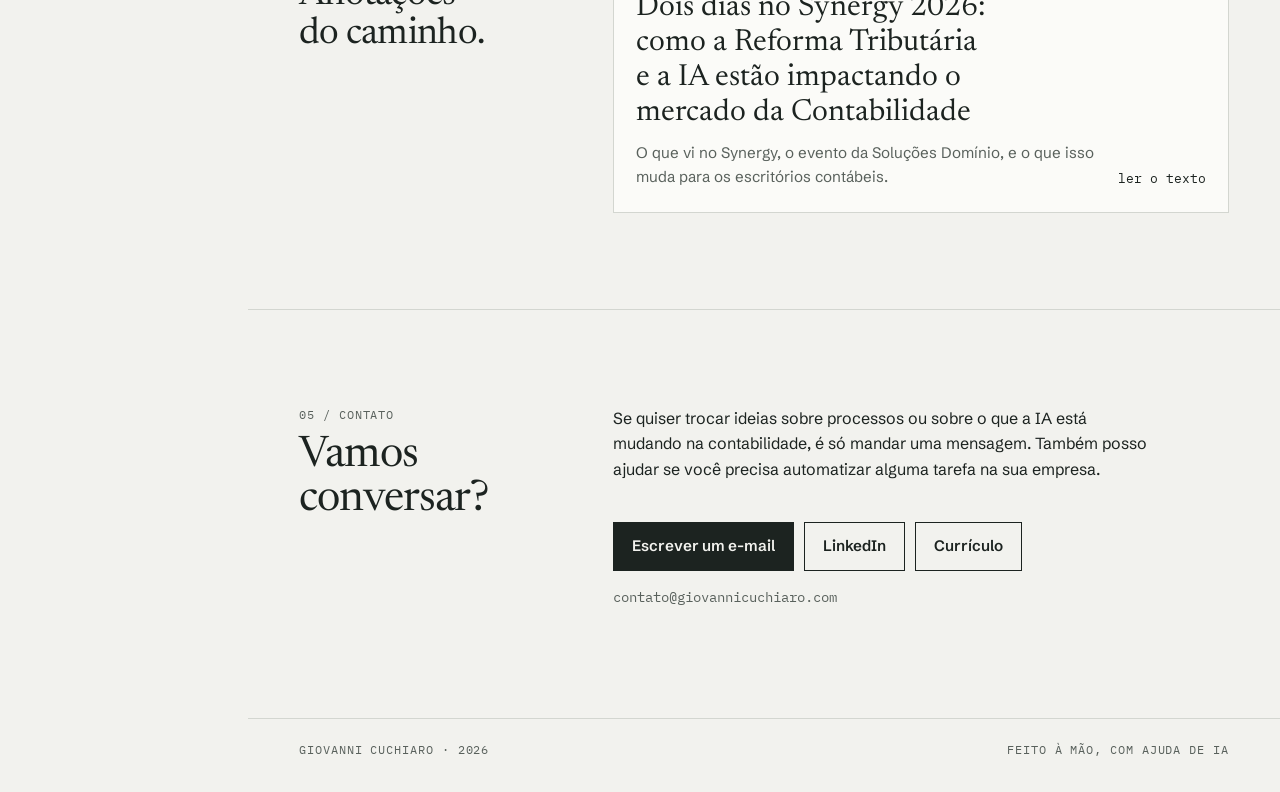
==== commit df662f20: "Trajetória com texto mais natural - Troca o jargão corporativo por linguagem do dia a dia nas experi" ====
--- a/index.html
+++ b/index.html
@@ -43,7 +43,7 @@
       <span class="label">agora · outubro de 2026</span>
       <h2>O que estou fazendo</h2>
       <ul>
-        <li>Implantando na MAC a gestão de processos e a contabilidade digital com Open Finance.</li>
+        <li>Organizando os processos da MAC e ligando as contas dos clientes ao escritório via Open Finance.</li>
         <li>Construindo o ERP do escritório.</li>
         <li>Estudando Ciências Contábeis na FIPECAFI e Ciência e Tecnologia na UFABC.</li>
       </ul>
@@ -69,9 +69,9 @@
     <div><span class="num">01</span><h3>MAC Consultoria Contábil</h3><p class="label role">Gerenciamento de Processos e Inovação</p></div>
     <p class="when">mai/2026 – hoje<br>Santo André, SP</p>
   </header>
-  <p class="job-sum">Voltei para o escritório da minha família para organizar a operação, cuidar dos projetos estratégicos e conduzir a transformação digital. Também comecei a criar as ferramentas que a equipe usa todo dia.</p>
-  <ul class="tags"><li>4 áreas mapeadas</li><li>10+ ferramentas internas</li><li>66 atas automáticas desde jun/2026</li></ul>
-  <div class="sub"><span class="label">1.1 &nbsp; processos</span><h4>Mapeamento e gestão</h4><ul><li>Mapeei como funcionam a Contabilidade, o Departamento Pessoal, a Legalização e o Onboarding de clientes.</li><li>Lidero a implantação do Domínio Processos, o sistema de gestão que a MAC está adotando.</li><li>Toco cerca de dez projetos estratégicos e reporto o andamento aos sócios toda semana.</li></ul></div><div class="sub"><span class="label">1.2 &nbsp; transformação digital</span><h4>Automação e conteúdo</h4><ul><li>Fiz o plano de Contabilidade Digital, que liga as contas bancárias da carteira ao escritório via Open Finance.</li><li>Criei mais de dez sistemas internos com IA, entre eles o ERP e o analisador financeiro (veja em <a href="#projetos">Projetos</a>).</li><li>Escrevo a newsletter semanal e os materiais sobre a Reforma Tributária enviados aos clientes.</li></ul></div>
+  <p class="job-sum">Voltei para o escritório da minha família para arrumar a forma como o trabalho anda e trazer tecnologia para o dia a dia. Também cuido dos projetos estratégicos e vou construindo as ferramentas que a equipe usa.</p>
+  
+  <div class="sub"><span class="label">1.1 &nbsp; processos</span><h4>Como o trabalho anda</h4><ul><li>Mapeei como funcionam a Contabilidade, o Departamento Pessoal, a Legalização e a entrada de clientes novos.</li><li>Estou implantando o Domínio Processos, o sistema de gestão que a MAC escolheu.</li><li>Acompanho uns dez projetos estratégicos e conto aos sócios, toda semana, como eles estão.</li></ul></div><div class="sub"><span class="label">1.2 &nbsp; transformação digital</span><h4>Automação e conteúdo</h4><ul><li>Escrevi o plano de Contabilidade Digital, para os extratos dos clientes chegarem ao escritório via Open Finance, sem ninguém digitar nada.</li><li>Criei mais de dez sistemas internos com IA, entre eles o ERP e o analisador financeiro (estão em <a href="#projetos">Projetos</a>).</li><li>Escrevo a newsletter semanal e os materiais sobre a Reforma Tributária enviados aos clientes.</li></ul></div>
   <p class="aside-line">“Clareza não é ponto de partida. Clareza é consequência de ter começado.” Anotado no Synergy 2026.</p>
 </article><article class="job">
   <header class="job-head">
@@ -79,9 +79,9 @@
     <div><span class="num">02</span><h3>Itaú BBA</h3><p class="label role">Business Development e COE Intracadeia</p></div>
     <p class="when">jan/2024 – abr/2026<br>São Paulo, SP</p>
   </header>
-  <p class="job-sum">No banco de atacado do grupo, cuidei da governança de acordos com outras empresas, desenhei produto e fiz a ligação entre as áreas de negócio, tecnologia e crédito.</p>
-  <ul class="tags"><li>2 frentes</li><li>parcerias estratégicas</li><li>PM de produto e dados</li></ul>
-  <div class="sub"><span class="label">2.1 &nbsp; jul/2025 – abr/2026 · COE Intracadeia</span><h4>Cessão de recebíveis para o atacado</h4><p class="meta">Analista Pleno.</p><ul><li>Conduzi a integração de uma solução criada por um parceiro do banco à nossa carteira de clientes.</li><li>Desenhei o produto, fiz o relacionamento com a outra empresa e cuidei da governança do acordo.</li></ul></div><div class="sub"><span class="label">2.2 &nbsp; jan/2024 – jul/2025 · Business Development</span><h4>A parceria com a TOTVS Techfin</h4><p class="meta">Business Development Analyst.</p><ul><li>Cuidei da governança da joint venture do Itaú com a TOTVS, com fóruns executivos e reports para a diretoria.</li><li>Organizava as agendas de acompanhamento da companhia.</li><li>Como PM da frente, estruturei a externalização de dados de crédito para a JV, junto com as equipes de tecnologia e de crédito do banco.</li></ul></div>
+  <p class="job-sum">No banco de atacado do Itaú, trabalhei com parcerias. Eram acordos com outras empresas que precisavam de alguém para fazer as áreas de negócio, tecnologia e crédito conversarem e para garantir que cada lado cumprisse o combinado.</p>
+  
+  <div class="sub"><span class="label">2.1 &nbsp; jul/2025 – abr/2026 · COE Intracadeia</span><h4>Cessão de recebíveis para o atacado</h4><p class="meta">Analista Pleno.</p><ul><li>Um parceiro do banco tinha um produto de cessão de recebíveis, e meu trabalho foi levá-lo aos clientes do atacado.</li><li>Desenhei como ele ia funcionar dentro do banco, conversava com a empresa parceira e cuidava para que o acordo fosse cumprido.</li></ul></div><div class="sub"><span class="label">2.2 &nbsp; jan/2024 – jul/2025 · Business Development</span><h4>A parceria com a TOTVS Techfin</h4><p class="meta">Business Development Analyst.</p><ul><li>A TOTVS Techfin é a empresa que o Itaú tem em sociedade com a TOTVS. Eu organizava as reuniões com os executivos, os reports para a diretoria e as agendas de acompanhamento.</li><li>Também fui o PM do projeto que passou a enviar dados de crédito do banco para a TOTVS Techfin, junto com as equipes de tecnologia e de crédito.</li></ul></div>
   
 </article><article class="job">
   <header class="job-head">
@@ -89,9 +89,9 @@
     <div><span class="num">03</span><h3>Itaú Unibanco</h3><p class="label role">Engenharia de Processos</p></div>
     <p class="when">mai/2021 – jan/2024<br>São Paulo, SP</p>
   </header>
-  <p class="job-sum">Entrei aos 18 anos, como estagiário. Foi meu primeiro contato com mapeamento e automação numa empresa grande.</p>
-  <ul class="tags"><li>2 promoções em menos de 3 anos</li><li>estagiário → analista pleno</li></ul>
-  <div class="sub"><span class="label">3.1 &nbsp; mai/2021 – jan/2024</span><h4>Rotina da área comercial</h4><p class="meta">Estagiário, Analista Jr. e Analista Pleno.</p><ul><li>Redesenhei rotinas e planejei automações para que o time comercial perdesse menos tempo com trabalho operacional.</li><li>Também conduzi a governança desses projetos.</li></ul></div>
+  <p class="job-sum">Entrei aos 18 anos, como estagiário, e saí analista pleno.</p>
+  <ul class="tags"><li>2 promoções em menos de 3 anos</li></ul>
+  <div class="sub"><span class="label">3.1 &nbsp; mai/2021 – jan/2024</span><h4>Rotina da área comercial</h4><p class="meta">Estagiário, Analista Jr. e Analista Pleno.</p><ul><li>Meu trabalho era olhar a rotina do time comercial, achar o que dava para simplificar ou automatizar e planejar essas mudanças.</li><li>Também acompanhava o andamento desses projetos.</li></ul></div>
   
 </article><article class="job">
   <header class="job-head">
@@ -176,7 +176,7 @@
     <p class="label">03 / ferramentas</p>
     <h2 id="t-ferramentas">O que aparece no meu dia a dia.</h2>
   </div>
-  <div class="toolbox"><div><h3>Processos</h3><ul><li>Mapeamento As-Is</li><li>BPM e checklists</li><li>Domínio Processos</li><li>Governança de projetos</li></ul></div><div><h3>Código</h3><ul><li>Python</li><li>TypeScript</li><li>React e Next.js</li><li>FastAPI</li></ul></div><div><h3>Dados</h3><ul><li>Supabase e Postgres</li><li>Excel e openpyxl</li><li>Balancetes do Domínio</li><li>Open Finance</li></ul></div><div><h3>IA</h3><ul><li>Claude</li><li>Claude Code</li><li>API do Claude</li><li>Skills e automações</li></ul></div></div>
+  <div class="toolbox"><div><h3>Processos</h3><ul><li>Mapeamento de processos</li><li>BPM e checklists</li><li>Domínio Processos</li><li>Governança de projetos</li></ul></div><div><h3>Código</h3><ul><li>Python</li><li>TypeScript</li><li>React e Next.js</li><li>FastAPI</li></ul></div><div><h3>Dados</h3><ul><li>Supabase e Postgres</li><li>Excel e openpyxl</li><li>Balancetes do Domínio</li><li>Open Finance</li></ul></div><div><h3>IA</h3><ul><li>Claude</li><li>Claude Code</li><li>API do Claude</li><li>Skills e automações</li></ul></div></div>
 </section>
 
 <section class="col block" id="escritos" aria-labelledby="t-escritos">
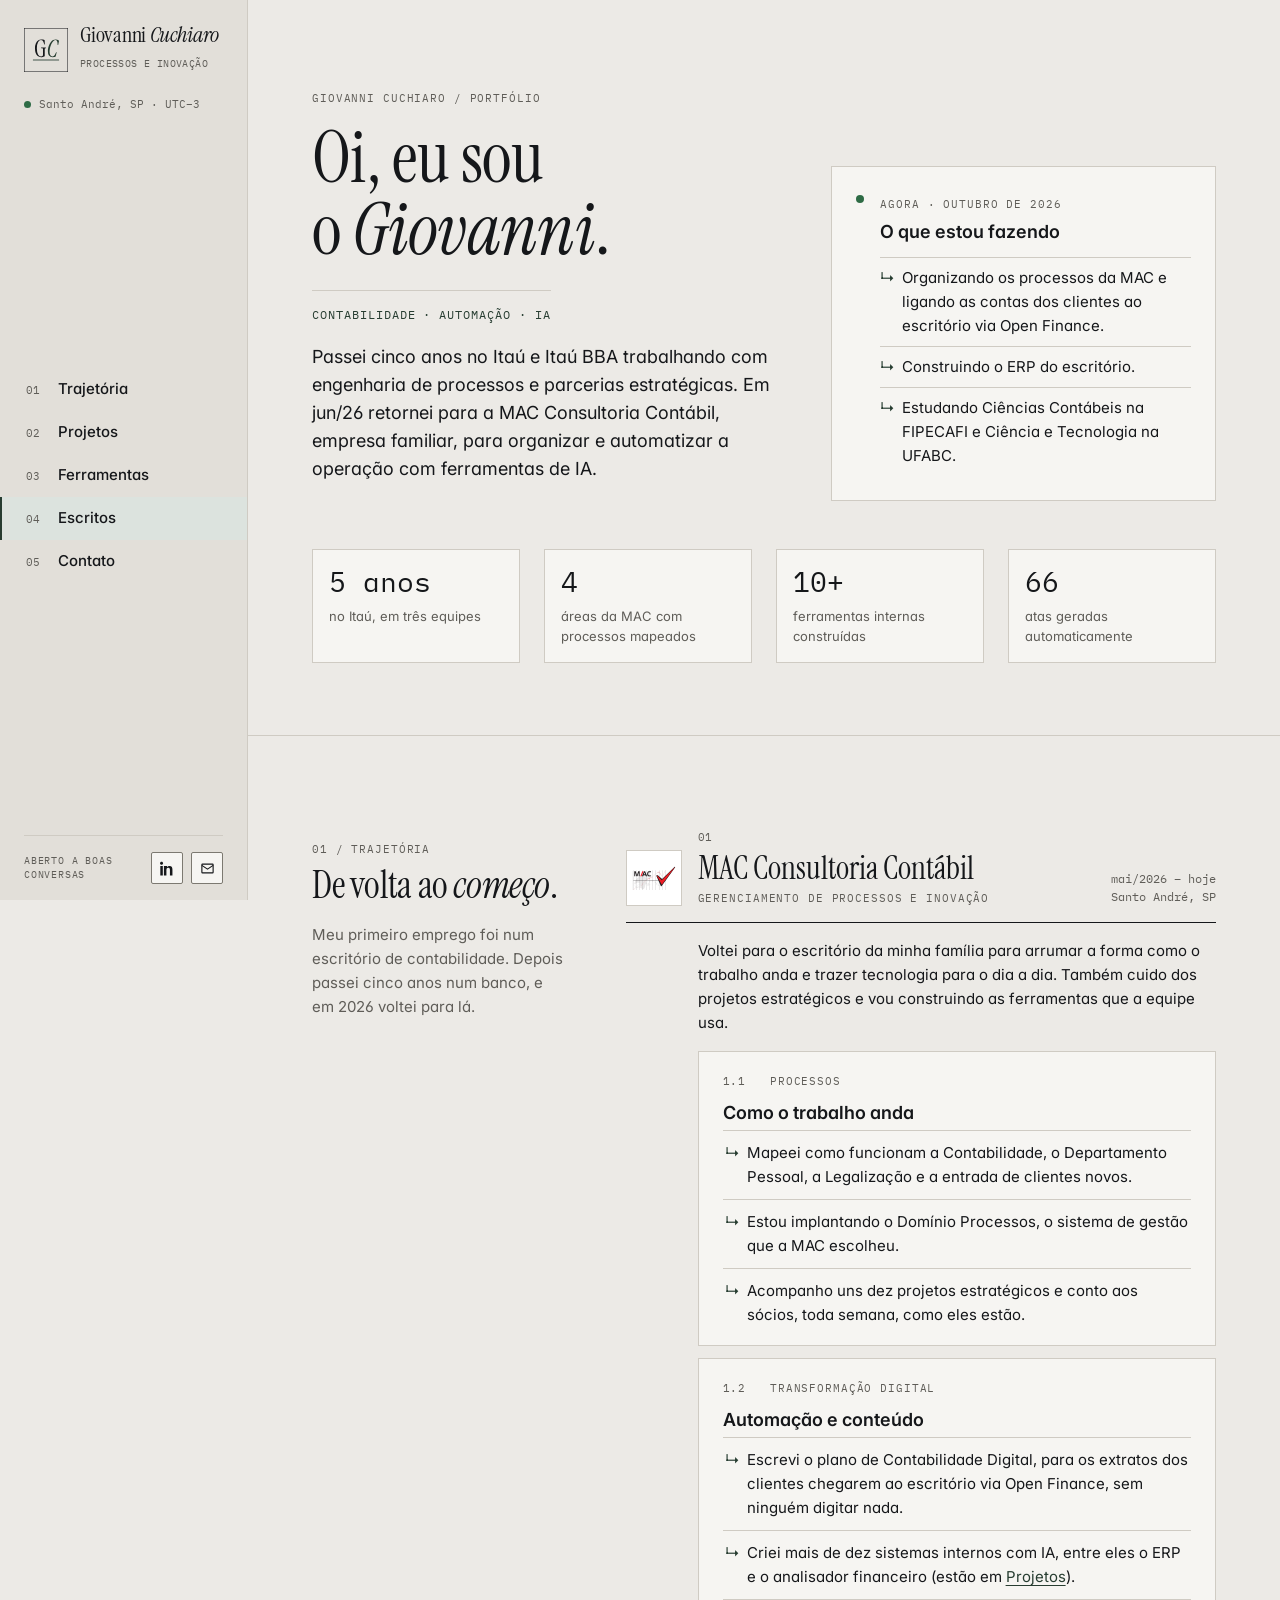
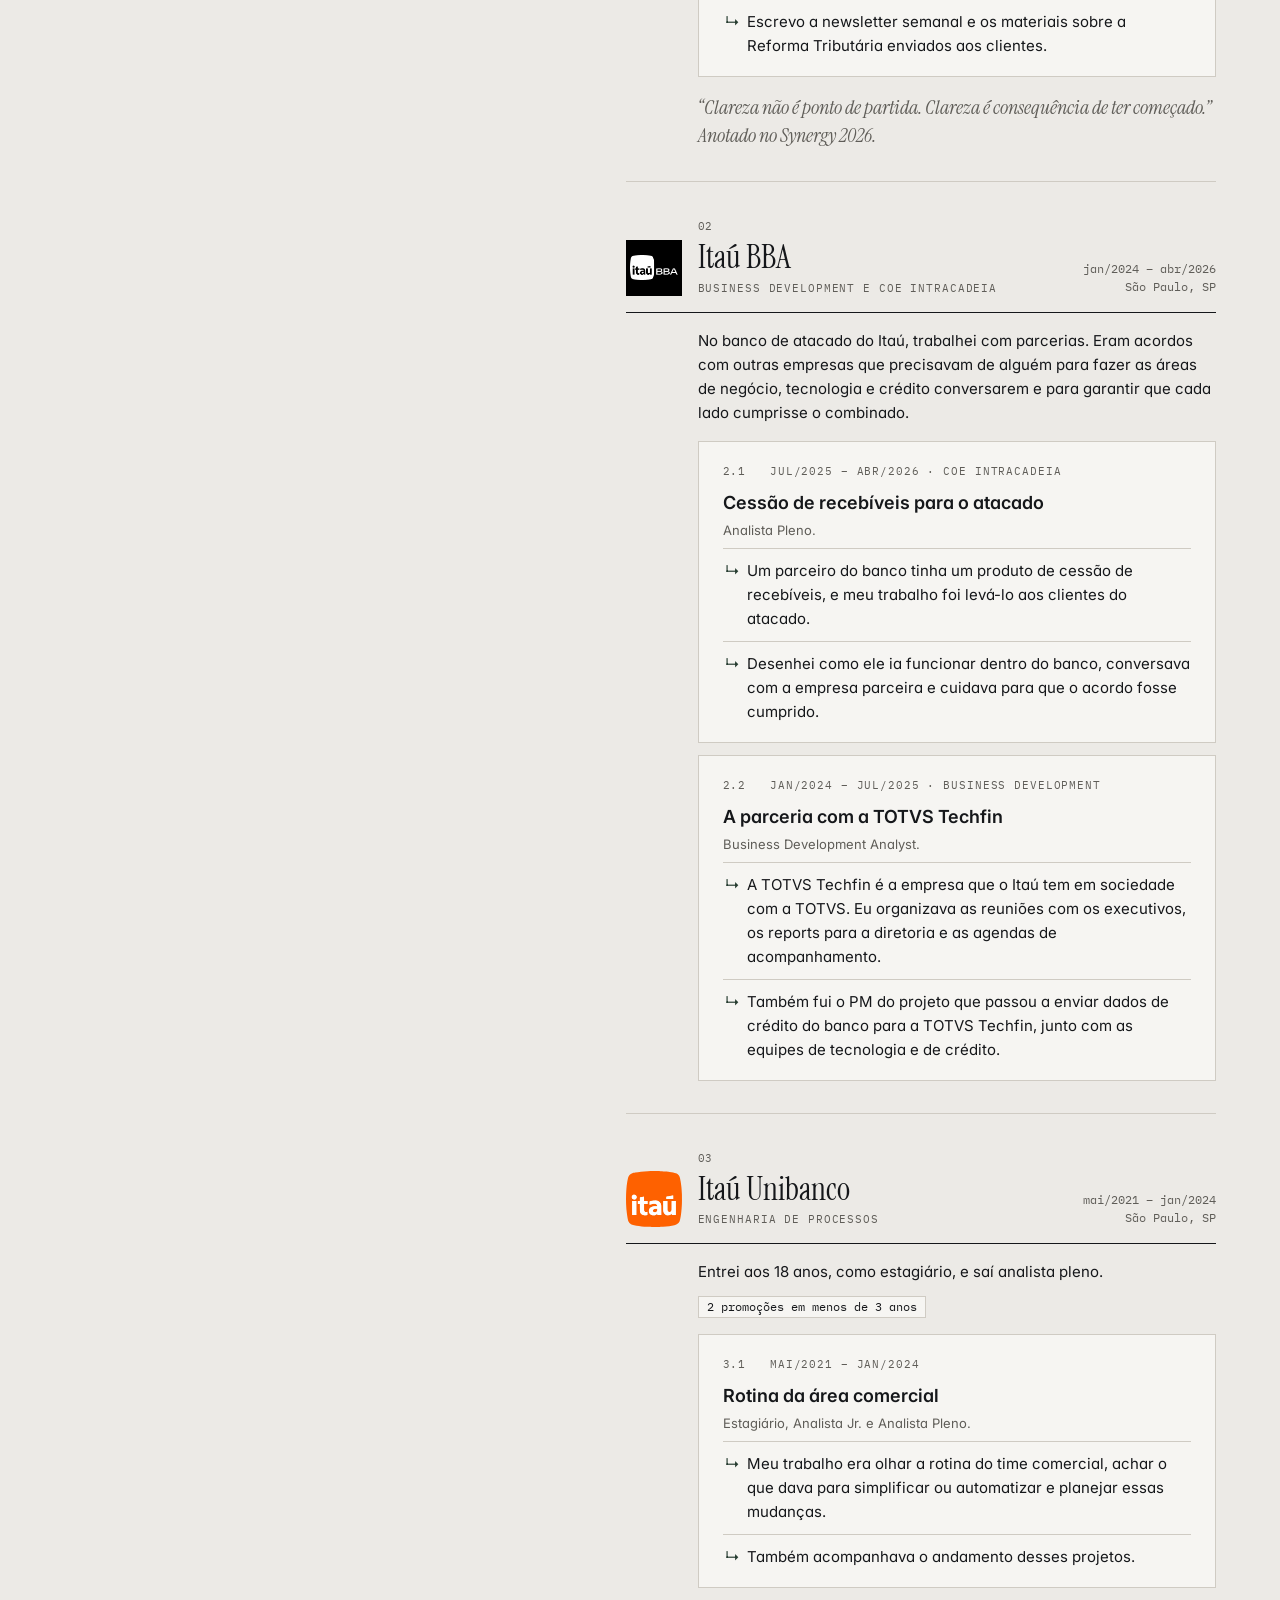
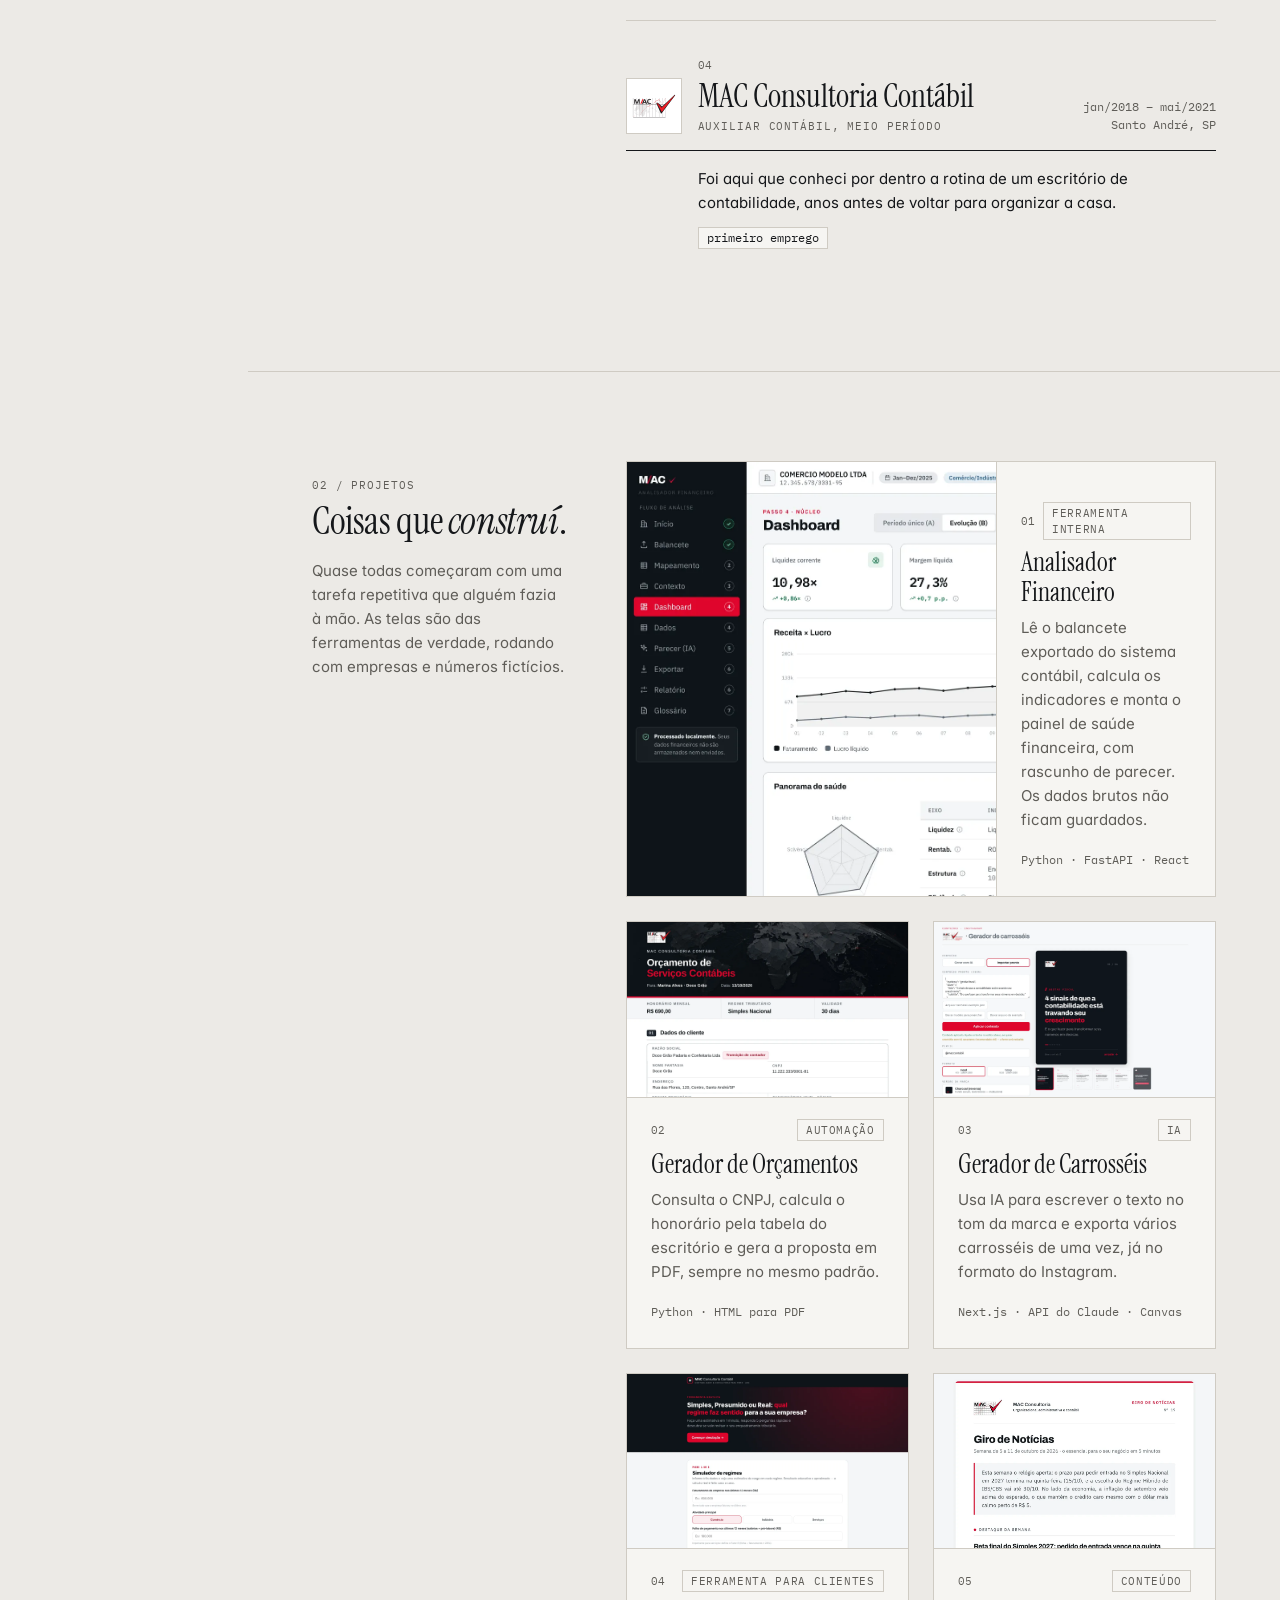
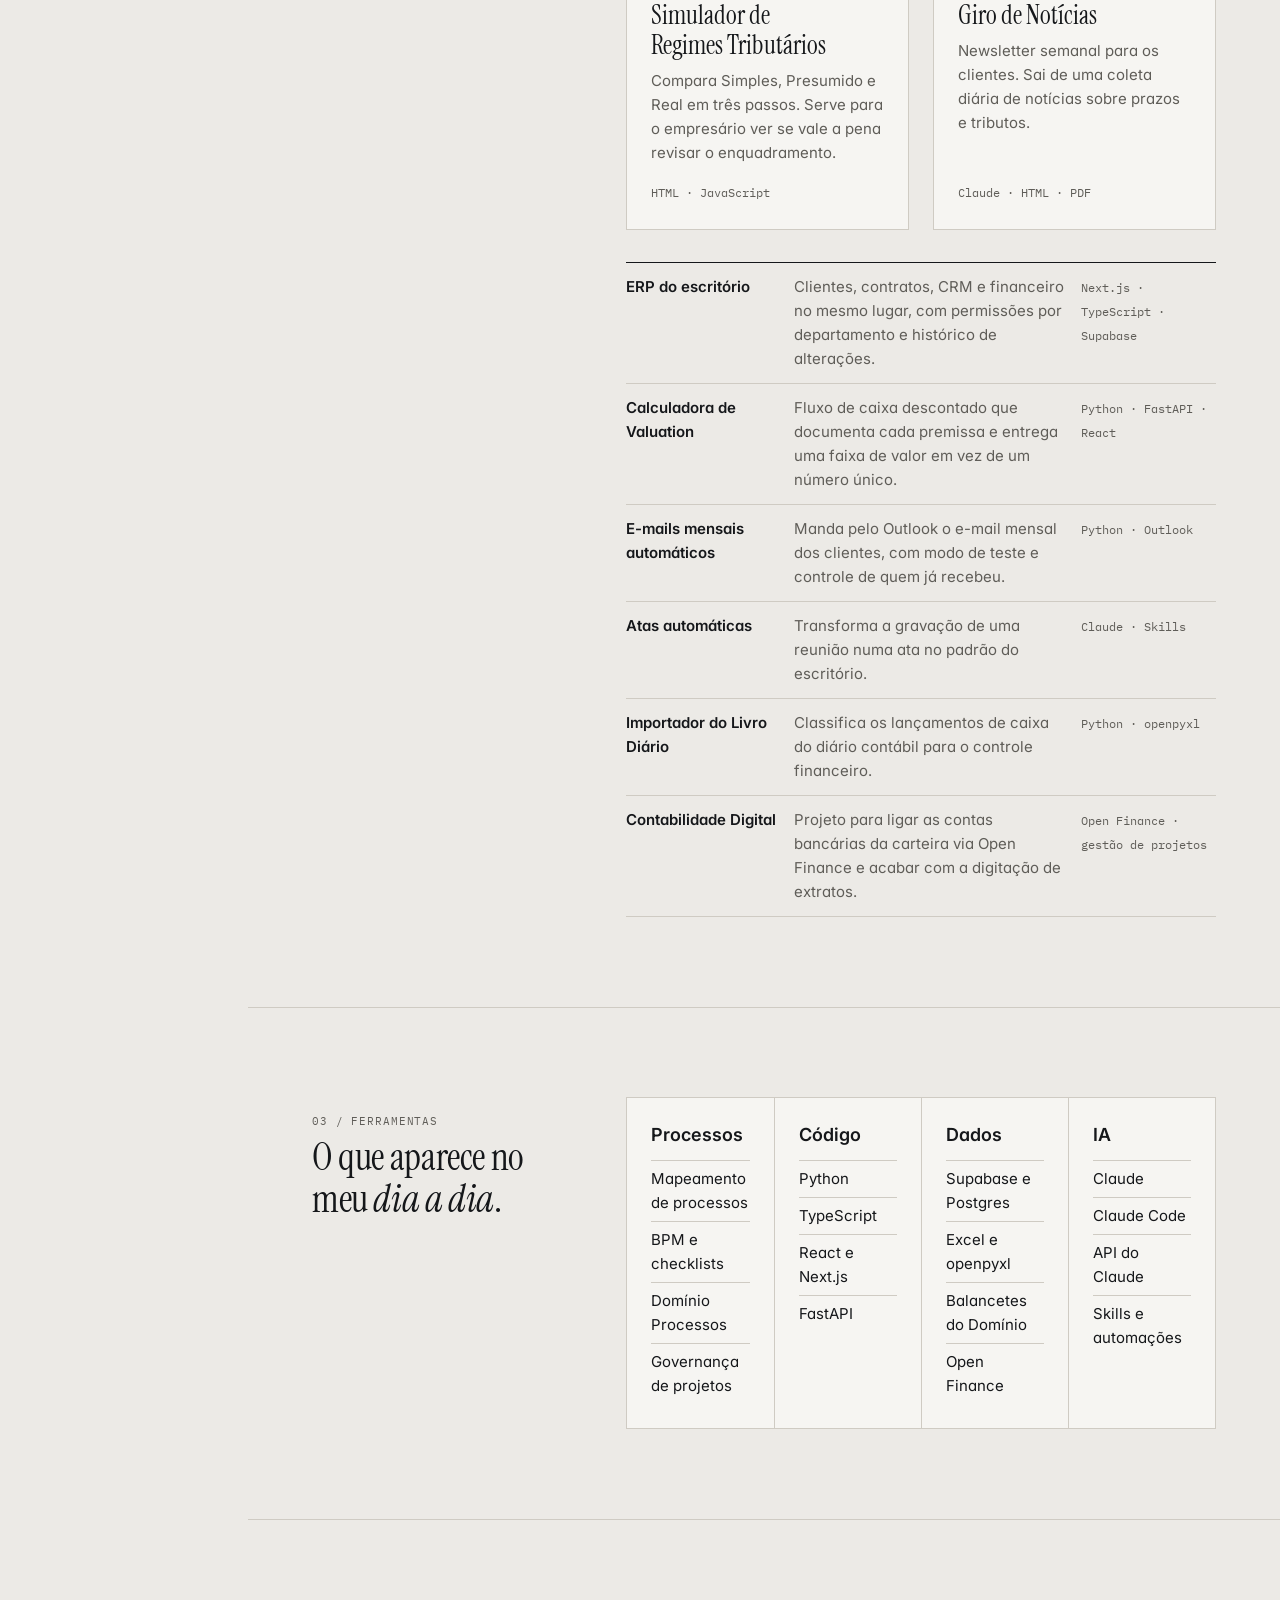
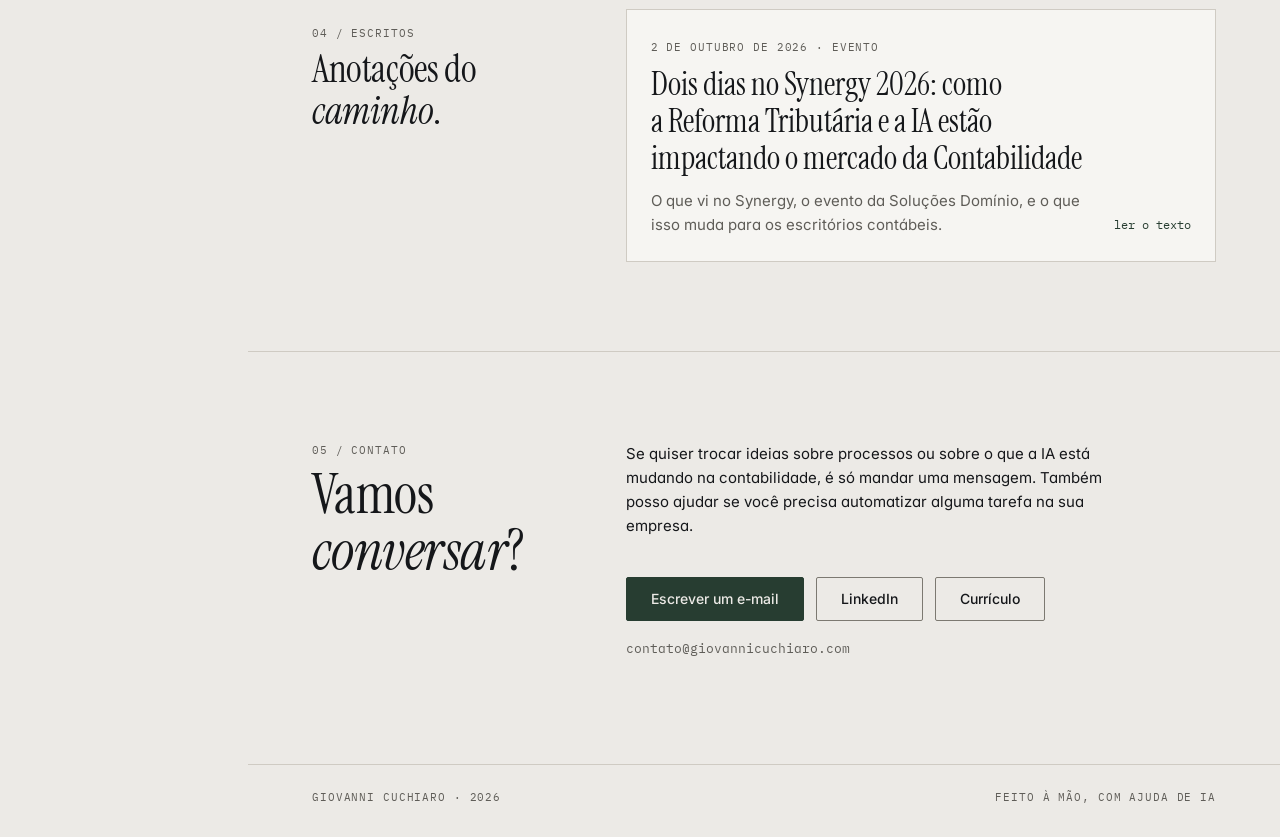
==== commit 9b22000b: "Visual no design system "Giovanni Cuchiaro" - Tokens do sistema (neutros + verde inglês), tema claro" ====
--- a/index.html
+++ b/index.html
@@ -3,6 +3,7 @@
 <head>
 <meta charset="utf-8">
 <meta name="viewport" content="width=device-width, initial-scale=1">
+<meta name="color-scheme" content="light dark">
 <title>Giovanni Cuchiaro</title>
 <meta name="description" content="Giovanni Cuchiaro cuida de processos e inovação na MAC Consultoria Contábil. Aqui estão a trajetória, os projetos e os textos dele.">
 <meta property="og:title" content="Giovanni Cuchiaro">
@@ -12,13 +13,13 @@
 <meta property="og:image" content="https://giovannicuchiaro.com/assets/og.jpg">
 <link rel="canonical" href="https://giovannicuchiaro.com/">
 <link rel="icon" href="assets/favicon.svg" type="image/svg+xml">
-<link rel="preconnect" href="https://fonts.googleapis.com"><link rel="preconnect" href="https://fonts.gstatic.com" crossorigin><link href="https://fonts.googleapis.com/css2?family=IBM+Plex+Mono:wght@400;500&family=Newsreader:ital,opsz,wght@0,6..72,400;0,6..72,500;1,6..72,400&family=Schibsted+Grotesk:wght@400;500;600;700&display=swap" rel="stylesheet">
+<link rel="preconnect" href="https://fonts.googleapis.com"><link rel="preconnect" href="https://fonts.gstatic.com" crossorigin><link href="https://fonts.googleapis.com/css2?family=Instrument+Serif:ital@0;1&family=Inter:wght@400;500;600&family=IBM+Plex+Mono:wght@400;500&display=swap" rel="stylesheet">
 <link rel="stylesheet" href="assets/style.css">
 </head>
 <body>
 <a class="skip" href="#conteudo">Pular para o conteúdo</a>
 <aside class="side" aria-label="Navegação">
-  <a class="id" href=""><span class="mark">GC</span><span><b>Giovanni Cuchiaro</b><small>processos e inovação</small></span></a>
+  <a class="id" href="" aria-label="Giovanni Cuchiaro, início"><picture><source srcset="assets/logos/gc-monograma-escuro.svg" media="(prefers-color-scheme: dark)"><img src="assets/logos/gc-monograma-claro.svg" alt="" width="44" height="44"></picture><span><b>Giovanni <em>Cuchiaro</em></b><small>processos e inovação</small></span></a>
   <p class="where"><i></i>Santo André, SP · UTC−3</p>
   <nav><ul class="toc"><li><a href="#trajetoria"><span>01</span>Trajetória</a></li><li><a href="#projetos"><span>02</span>Projetos</a></li><li><a href="#ferramentas"><span>03</span>Ferramentas</a></li><li><a href="#escritos"><span>04</span>Escritos</a></li><li><a href="#contato"><span>05</span>Contato</a></li></ul></nav>
   <div class="side-foot">
@@ -32,7 +33,7 @@
   <div class="hero-grid">
     <div>
       <p class="label">giovanni cuchiaro / portfólio</p>
-      <h1 id="oi">Oi, eu sou o Giovanni.</h1>
+      <h1 id="oi">Oi, eu sou o <em>Giovanni</em>.</h1>
       <span class="hl">contabilidade · automação · IA</span>
       <p class="lede">Passei cinco anos no Itaú e Itaú BBA trabalhando com engenharia de processos e parcerias estratégicas. Em jun/26 retornei para a MAC Consultoria Contábil, empresa familiar, para organizar e automatizar a operação com ferramentas de IA.</p>
     </div>
@@ -60,7 +61,7 @@
 <section class="col block" id="trajetoria" aria-labelledby="t-trajetoria">
   <div class="block-head">
     <p class="label">01 / trajetória</p>
-    <h2 id="t-trajetoria">De volta ao começo.</h2>
+    <h2 id="t-trajetoria">De volta ao <em>começo</em>.</h2>
     <p>Meu primeiro emprego foi num escritório de contabilidade. Depois passei cinco anos num banco, e em 2026 voltei para lá.</p>
   </div>
   <article class="job">
@@ -109,7 +110,7 @@
 <section class="col block" id="projetos" aria-labelledby="t-projetos">
   <div class="block-head">
     <p class="label">02 / projetos</p>
-    <h2 id="t-projetos">Coisas que construí.</h2>
+    <h2 id="t-projetos">Coisas que <em>construí</em>.</h2>
     <p>Quase todas começaram com uma tarefa repetitiva que alguém fazia à mão. As telas são das ferramentas de verdade, rodando com empresas e números fictícios.</p>
   </div>
   <div class="cards"><article class="card card-wide">
@@ -174,7 +175,7 @@
 <section class="col block" id="ferramentas" aria-labelledby="t-ferramentas">
   <div class="block-head">
     <p class="label">03 / ferramentas</p>
-    <h2 id="t-ferramentas">O que aparece no meu dia a dia.</h2>
+    <h2 id="t-ferramentas">O que aparece no meu <em>dia a dia</em>.</h2>
   </div>
   <div class="toolbox"><div><h3>Processos</h3><ul><li>Mapeamento de processos</li><li>BPM e checklists</li><li>Domínio Processos</li><li>Governança de projetos</li></ul></div><div><h3>Código</h3><ul><li>Python</li><li>TypeScript</li><li>React e Next.js</li><li>FastAPI</li></ul></div><div><h3>Dados</h3><ul><li>Supabase e Postgres</li><li>Excel e openpyxl</li><li>Balancetes do Domínio</li><li>Open Finance</li></ul></div><div><h3>IA</h3><ul><li>Claude</li><li>Claude Code</li><li>API do Claude</li><li>Skills e automações</li></ul></div></div>
 </section>
@@ -182,7 +183,7 @@
 <section class="col block" id="escritos" aria-labelledby="t-escritos">
   <div class="block-head">
     <p class="label">04 / escritos</p>
-    <h2 id="t-escritos">Anotações do caminho.</h2>
+    <h2 id="t-escritos">Anotações do <em>caminho</em>.</h2>
   </div>
   <a class="post" href="escritos/synergy-2026/">
     <div><span class="label">2 de outubro de 2026 · evento</span><h3>Dois dias no Synergy 2026: como a Reforma Tributária e a IA estão impactando o mercado da Contabilidade</h3>
@@ -193,7 +194,7 @@
 
 <section class="col block contact" id="contato" aria-labelledby="t-contato">
   <p class="label">05 / contato</p>
-  <h2 id="t-contato">Vamos conversar?</h2>
+  <h2 id="t-contato">Vamos <em>conversar</em>?</h2>
   <p>Se quiser trocar ideias sobre processos ou sobre o que a IA está mudando na contabilidade, é só mandar uma mensagem. Também posso ajudar se você precisa automatizar alguma tarefa na sua empresa.</p>
   <div class="btns">
     <a class="btn btn-solid" href="mailto:contato@giovannicuchiaro.com">Escrever um e-mail</a>
--- a/assets/style.css
+++ b/assets/style.css
@@ -1,267 +1,239 @@
-/* giovannicuchiaro.com — v3
-   Layout: barra lateral fixa (identidade + navegação numerada) e coluna editorial à direita.
-   Tipos: serifa nos títulos, grotesca no texto, mono nos rótulos. Paleta mantida. */
+/* giovannicuchiaro.com — v4, no design system "Giovanni Cuchiaro"
+   Tokens com os mesmos nomes do sistema (tokens.json). Neutros + um toque de verde inglês,
+   serifa no nome e nos títulos, Inter no texto, mono nos números e rótulos.
+   Cantos retos, fios em vez de sombras. */
 :root {
-  --paper: #f2f2ee;
-  --side: #e9e9e3;
-  --surface: #fbfbf8;
-  --ink: #1c2320;
-  --graphite: #59615c;
-  --rule: #d3d6d0;
-  --marker: #f2d24b;
-  --marker-ink: #1c2320;
-  --pine: #1e5a4f;
-  --pine-deep: #17352f;
-  --pine-soft: #e3ece8;
-  --on-deep: #eef1ec;
-  --serif: "Newsreader", "Source Serif 4", Georgia, serif;
-  --sans: "Schibsted Grotesk", system-ui, -apple-system, "Segoe UI", sans-serif;
-  --mono: "IBM Plex Mono", ui-monospace, "SFMono-Regular", Menlo, monospace;
+  --surface: #ECEAE6;
+  --surface-raised: #F6F5F2;
+  --surface-sunken: #E2DFD9;
+  --line: #CFCBC3;
+  --line-strong: #7C7971;
+  --text-primary: #15171A;
+  --text-secondary: #5F5D58;
+  --accent: #273D31;
+  --accent-fill: #273D31;
+  --accent-fill-hover: #1C2D24;
+  --on-accent: #ECEAE6;
+  --accent-soft: #DCE3DE;
+  --focus: #273D31;
+  --positive: #2E6B45;
+
+  --font-serif: "Instrument Serif", Georgia, "Times New Roman", serif;
+  --font-sans: Inter, system-ui, -apple-system, "Segoe UI", sans-serif;
+  --font-mono: "IBM Plex Mono", ui-monospace, Menlo, Consolas, monospace;
+
+  --space-1: 4px; --space-2: 8px; --space-3: 12px; --space-4: 16px;
+  --space-6: 24px; --space-8: 32px; --space-12: 48px; --space-18: 72px;
+  --radius-0: 0; --radius-s: 2px; --radius-full: 9999px;
+  --content-max: 1200px;
+  --measure: 68ch;
+
   --side-w: 248px;
-  --gut: clamp(16px, 4vw, 56px);
+  --gut: clamp(16px, 5vw, 72px);
   color-scheme: light;
 }
 @media (prefers-color-scheme: dark) {
   :root:not([data-theme="light"]) {
-    --paper: #151a18; --side: #111614; --surface: #1c2320; --ink: #ebece7; --graphite: #a3aba5; --rule: #333c38;
-    --marker: #e6c43c; --pine: #8cc7b6; --pine-deep: #1f3b35; --pine-soft: #22312c; --on-deep: #eef1ec;
+    --surface: #15171A; --surface-raised: #1D2024; --surface-sunken: #101214;
+    --line: #2C2F33; --line-strong: #73716B;
+    --text-primary: #EDEBE7; --text-secondary: #9A9893;
+    --accent: #67A282; --accent-fill-hover: #33503F; --accent-soft: #1E2A24;
+    --focus: #67A282; --positive: #7CC49A;
     color-scheme: dark;
   }
 }
 :root[data-theme="dark"] {
-  --paper: #151a18; --side: #111614; --surface: #1c2320; --ink: #ebece7; --graphite: #a3aba5; --rule: #333c38;
-  --marker: #e6c43c; --pine: #8cc7b6; --pine-deep: #1f3b35; --pine-soft: #22312c; --on-deep: #eef1ec;
+  --surface: #15171A; --surface-raised: #1D2024; --surface-sunken: #101214;
+  --line: #2C2F33; --line-strong: #73716B;
+  --text-primary: #EDEBE7; --text-secondary: #9A9893;
+  --accent: #67A282; --accent-fill-hover: #33503F; --accent-soft: #1E2A24;
+  --focus: #67A282; --positive: #7CC49A;
   color-scheme: dark;
 }
 
-*, *::before, *::after { box-sizing: border-box; }
-html { -webkit-text-size-adjust: 100%; scroll-behavior: smooth; }
+* { box-sizing: border-box; }
+html { scroll-behavior: smooth; -webkit-text-size-adjust: 100%; }
 @media (prefers-reduced-motion: reduce) { html { scroll-behavior: auto; } }
-body { margin: 0; background: var(--paper); color: var(--ink); font-family: var(--sans); font-size: 1rem; line-height: 1.6; overflow-x: hidden; }
+body { margin: 0; background: var(--surface); color: var(--text-primary); font-family: var(--font-sans); font-size: 15px; line-height: 24px; overflow-x: hidden; font-feature-settings: "cv11", "ss01"; }
 img { max-width: 100%; display: block; }
-a { color: var(--pine); text-underline-offset: 3px; text-decoration-thickness: 1px; }
+a { color: var(--accent); text-underline-offset: 3px; text-decoration-thickness: 1px; }
 a:hover { text-decoration-thickness: 2px; }
-:focus-visible { outline: 3px solid var(--marker); outline-offset: 3px; border-radius: 2px; }
+:focus-visible { outline: 2px solid var(--focus); outline-offset: 2px; }
 h1, h2, h3, h4 { margin: 0; font-weight: 400; text-wrap: balance; }
+h1 em, h2 em, h3 em { font-style: italic; }
 p { margin: 0 0 1em; }
-.skip { position: absolute; left: -999px; top: 8px; background: var(--ink); color: var(--paper); padding: 8px 12px; z-index: 20; }
+.skip { position: absolute; left: -999px; top: 8px; background: var(--text-primary); color: var(--surface); padding: 8px 12px; z-index: 20; }
 .skip:focus { left: 8px; }
-.mono { font-family: var(--mono); }
-.label { font-family: var(--mono); font-size: 0.72rem; letter-spacing: 0.08em; text-transform: uppercase; color: var(--graphite); }
+.mono { font-family: var(--font-mono); font-variant-numeric: tabular-nums; }
+/* eyebrow: rótulo mono em caixa-alta */
+.label { font-family: var(--font-mono); font-size: 11px; line-height: 16px; letter-spacing: 0.08em; text-transform: uppercase; color: var(--text-secondary); }
 
 /* ---------- Barra lateral ---------- */
-.side { position: fixed; inset: 0 auto 0 0; width: var(--side-w); background: var(--side); border-right: 1px solid var(--rule); display: flex; flex-direction: column; padding: 24px 0 18px; z-index: 10; }
-.id { display: grid; grid-template-columns: 40px 1fr; gap: 12px; align-items: center; padding: 0 20px; text-decoration: none; color: var(--ink); }
-.mark { width: 40px; height: 40px; border: 1.5px solid var(--ink); display: grid; place-items: center; font-family: var(--serif); font-size: 1.15rem; }
-.id b { display: block; font-family: var(--serif); font-weight: 500; font-size: 1.02rem; letter-spacing: 0.04em; line-height: 1.15; text-transform: uppercase; }
-.id small { display: block; font-family: var(--mono); font-size: 0.64rem; letter-spacing: 0.08em; text-transform: uppercase; color: var(--graphite); margin-top: 3px; }
-.where { margin: 18px 20px 0; font-size: 0.82rem; color: var(--graphite); display: flex; align-items: center; gap: 8px; }
-.where i { width: 7px; height: 7px; border-radius: 50%; background: var(--pine); display: inline-block; }
+.side { position: fixed; inset: 0 auto 0 0; width: var(--side-w); background: var(--surface-sunken); border-right: 1px solid var(--line); display: flex; flex-direction: column; padding: var(--space-6) 0 var(--space-4); z-index: 10; }
+.id { display: grid; grid-template-columns: 44px 1fr; gap: var(--space-3); align-items: center; padding: 0 var(--space-6); text-decoration: none; color: var(--text-primary); }
+.id picture, .id img { width: 44px; height: 44px; }
+.id b { display: block; font-family: var(--font-serif); font-weight: 400; font-size: 22px; line-height: 1; letter-spacing: -0.01em; white-space: nowrap; }
+.id b em { font-style: italic; }
+.id small { display: block; font-family: var(--font-mono); font-size: 10px; letter-spacing: 0.04em; text-transform: uppercase; color: var(--text-secondary); margin-top: 6px; white-space: nowrap; }
+.where { margin: var(--space-4) var(--space-6) 0; font-family: var(--font-mono); font-size: 11px; color: var(--text-secondary); display: flex; align-items: center; gap: var(--space-2); }
+.where i { width: 7px; height: 7px; border-radius: var(--radius-full); background: var(--positive); display: inline-block; }
 .side nav { margin: auto 0; }
 .toc { list-style: none; margin: 0; padding: 0; }
-.toc a { display: grid; grid-template-columns: 34px 1fr; align-items: baseline; padding: 9px 20px; color: var(--ink); text-decoration: none; font-family: var(--serif); font-size: 1.12rem; border-left: 2px solid transparent; }
-.toc a span { font-family: var(--mono); font-size: 0.66rem; color: var(--graphite); }
-.toc a:hover { background: color-mix(in srgb, var(--ink) 4%, transparent); }
-.toc a.is-on, .toc a[aria-current="page"] { border-left-color: var(--ink); background: color-mix(in srgb, var(--ink) 5%, transparent); }
-.side-foot { border-top: 1px solid var(--rule); margin: 0 20px; padding-top: 14px; display: flex; justify-content: space-between; align-items: center; gap: 10px; }
-.side-foot .label { font-size: 0.62rem; line-height: 1.4; max-width: 9em; }
-.icons { display: flex; gap: 8px; }
-.icons a { width: 32px; height: 32px; border: 1px solid var(--rule); display: grid; place-items: center; color: var(--ink); background: var(--surface); }
-.icons a:hover { border-color: var(--ink); }
+.toc a { display: grid; grid-template-columns: 32px 1fr; align-items: baseline; padding: 9px var(--space-6); color: var(--text-primary); text-decoration: none; font-size: 15px; font-weight: 500; border-left: 2px solid transparent; }
+.toc a span { font-family: var(--font-mono); font-size: 11px; font-weight: 400; color: var(--text-secondary); }
+.toc a:hover { background: var(--surface); }
+.toc a.is-on, .toc a[aria-current="page"] { border-left-color: var(--accent); background: var(--accent-soft); }
+.side-foot { border-top: 1px solid var(--line); margin: 0 var(--space-6); padding-top: var(--space-4); display: flex; justify-content: space-between; align-items: center; gap: 10px; }
+.side-foot .label { font-size: 10px; line-height: 14px; max-width: 9em; }
+.icons { display: flex; gap: var(--space-2); }
+.icons a { width: 32px; height: 32px; border: 1px solid var(--line-strong); border-radius: var(--radius-s); display: grid; place-items: center; color: var(--text-primary); background: var(--surface-raised); }
+.icons a:hover { border-color: var(--text-primary); }
 .icons svg { width: 15px; height: 15px; }
 
 /* ---------- Conteúdo ---------- */
 .main { margin-left: var(--side-w); }
-.col { max-width: 1320px; margin-inline: auto; padding-inline: var(--gut); }
-.block { padding-block: clamp(56px, 8vw, 96px); border-top: 1px solid var(--rule); scroll-margin-top: 16px; }
-.block-head { margin-bottom: clamp(28px, 4vw, 44px); }
-.block-head h2 { font-family: var(--serif); font-size: clamp(2.1rem, 4.6vw, 3.4rem); line-height: 1.05; letter-spacing: -0.02em; margin-top: 10px; }
-.block-head p { color: var(--graphite); max-width: 36em; margin: 14px 0 0; }
+.col { max-width: calc(var(--content-max) + 2 * var(--gut)); margin-inline: auto; padding-inline: var(--gut); }
+.block { padding-block: clamp(48px, 7vw, 96px); border-top: 1px solid var(--line); scroll-margin-top: 16px; }
+.block-head { margin-bottom: clamp(24px, 4vw, 40px); }
+.block-head h2 { font-family: var(--font-serif); font-size: clamp(36px, 4vw, 48px); line-height: 1.08; letter-spacing: -0.01em; margin-top: var(--space-2); }
+.block-head p { color: var(--text-secondary); max-width: 36em; margin: var(--space-4) 0 0; }
 
 /* Hero */
-.hero { padding-block: clamp(36px, 6vw, 72px) clamp(40px, 6vw, 64px); }
-.hero-grid { display: grid; grid-template-columns: minmax(0, 1fr); gap: clamp(20px, 4vw, 48px); align-items: end; }
-.hero h1 { font-family: var(--serif); font-size: clamp(2.8rem, 7vw, 5.4rem); line-height: 0.98; letter-spacing: -0.03em; margin-top: 14px; }
-.hl { display: inline-block; background: var(--marker); color: var(--marker-ink); font-family: var(--mono); font-size: 0.8rem; padding: 3px 8px; margin-top: 18px; }
-.lede { font-size: clamp(1.05rem, 1.5vw, 1.18rem); max-width: 34em; margin-top: 20px; }
-.portrait { margin: 0; }
-.portrait img { width: 100%; height: auto; aspect-ratio: 4 / 5; object-fit: cover; border: 1px solid var(--rule); background: var(--side); padding: 6px; }
-.portrait figcaption { margin-top: 8px; }
-
-.now-card { margin-top: 32px; background: var(--pine-deep); color: var(--on-deep); border-radius: 12px; padding: 20px 22px; display: grid; grid-template-columns: auto 1fr; gap: 18px; max-width: 640px; }
-.now-card .label { color: color-mix(in srgb, var(--on-deep) 70%, transparent); }
-.now-card h2 { font-family: var(--sans); font-weight: 650; font-size: 1.15rem; letter-spacing: -0.01em; margin-top: 4px; }
-.now-card ul { list-style: none; padding: 0; margin: 10px 0 0; font-size: 0.93rem; }
-.now-card li { padding: 4px 0 4px 20px; position: relative; }
-.now-card li::before { content: "↳"; position: absolute; left: 0; color: var(--marker); }
-.pulse { width: 10px; height: 10px; border-radius: 50%; background: var(--marker); margin-top: 6px; box-shadow: 0 0 0 0 color-mix(in srgb, var(--marker) 60%, transparent); }
-@media (prefers-reduced-motion: no-preference) { .pulse { animation: pulse 2.4s ease-out infinite; } }
-@keyframes pulse { 0% { box-shadow: 0 0 0 0 color-mix(in srgb, var(--marker) 55%, transparent); } 80%, 100% { box-shadow: 0 0 0 10px transparent; } }
-
-.stats { display: grid; grid-template-columns: repeat(4, minmax(0, 1fr)); border: 1px solid var(--rule); background: var(--surface); margin-top: 40px; }
-.stats a { padding: 16px 18px; text-decoration: none; color: var(--ink); border-left: 1px solid var(--rule); }
-.stats a:first-child { border-left: 0; }
-.stats a:hover { background: color-mix(in srgb, var(--marker) 14%, transparent); }
-.stats b { display: block; font-family: var(--serif); font-weight: 500; font-size: clamp(1.7rem, 3vw, 2.3rem); line-height: 1.1; letter-spacing: -0.02em; }
-.stats span { display: block; font-size: 0.84rem; color: var(--graphite); margin-top: 4px; }
-.caption { font-family: var(--mono); font-size: 0.74rem; color: var(--graphite); margin-top: 10px; }
+.hero { padding-block: clamp(40px, 7vw, 96px) clamp(40px, 6vw, 72px); }
+.hero-grid { display: grid; grid-template-columns: minmax(0, 1fr); gap: var(--space-8); align-items: end; }
+.hero h1 { font-family: var(--font-serif); font-size: clamp(48px, 7vw, 72px); line-height: 1; letter-spacing: -0.01em; margin-top: var(--space-4); }
+.hl { display: inline-block; font-family: var(--font-mono); font-size: 12px; letter-spacing: 0.08em; text-transform: uppercase; color: var(--accent); margin-top: var(--space-6); padding-top: var(--space-3); border-top: 1px solid var(--line); }
+.lede { font-size: 18px; line-height: 28px; max-width: 34em; margin-top: var(--space-4); }
+
+.now-card { margin-top: var(--space-8); background: var(--surface-raised); border: 1px solid var(--line); padding: var(--space-6); display: grid; grid-template-columns: auto 1fr; gap: var(--space-4); max-width: 640px; }
+.now-card h2 { font-family: var(--font-sans); font-weight: 600; font-size: 18px; line-height: 26px; margin-top: var(--space-1); }
+.now-card ul { list-style: none; padding: 0; margin: var(--space-3) 0 0; }
+.now-card li { padding: var(--space-2) 0 var(--space-2) 22px; position: relative; border-top: 1px solid var(--line); }
+.now-card li::before { content: "↳"; position: absolute; left: 0; color: var(--accent); }
+.pulse { width: 8px; height: 8px; border-radius: var(--radius-full); background: var(--positive); margin-top: 4px; }
+
+/* Números (KpiCard) */
+.stats { display: grid; grid-template-columns: repeat(4, minmax(0, 1fr)); gap: var(--space-6); margin-top: var(--space-12); }
+.stats a { display: flex; flex-direction: column; gap: var(--space-2); padding: var(--space-4); text-decoration: none; color: var(--text-primary); background: var(--surface-raised); border: 1px solid var(--line); }
+.stats a:hover { border-color: var(--text-primary); }
+.stats b { font-family: var(--font-mono); font-weight: 400; font-size: 28px; line-height: 32px; font-variant-numeric: tabular-nums; white-space: nowrap; }
+.stats span { font-size: 13px; line-height: 20px; color: var(--text-secondary); }
 
 /* Experiência */
-.job { padding-block: 34px; border-top: 1px solid var(--rule); }
+.job { padding-block: var(--space-8); border-top: 1px solid var(--line); }
 .job:first-of-type { border-top: 0; padding-top: 0; }
-.job-head { display: grid; grid-template-columns: 56px minmax(0, 1fr) auto; gap: 16px; align-items: end; padding-bottom: 16px; border-bottom: 1px solid var(--rule); }
-.logo { width: 56px; height: 56px; display: grid; place-items: center; font-family: var(--serif); font-size: 1.05rem; letter-spacing: 0.02em; }
+.job-head { display: grid; grid-template-columns: 56px minmax(0, 1fr) auto; gap: var(--space-4); align-items: end; padding-bottom: var(--space-4); border-bottom: 1px solid var(--text-primary); }
+.logo { width: 56px; height: 56px; display: grid; place-items: center; }
 .logo img { width: 100%; height: 100%; object-fit: contain; }
-.logo.mac { background: #ffffff; border: 1px solid var(--rule); padding: 5px; }
+.logo.mac { background: #ffffff; border: 1px solid var(--line); padding: 5px; }
 .logo.itau { padding: 0; }
-.logo.bba { background: #000000; padding: 4px; border-radius: 6px; }
-.job-head h3 { font-family: var(--serif); font-size: clamp(1.7rem, 3.4vw, 2.4rem); line-height: 1.05; letter-spacing: -0.015em; }
-.job-head .num { font-family: var(--mono); font-size: 0.7rem; color: var(--graphite); display: block; margin-bottom: 2px; }
-.job-head .role { margin-top: 6px; }
-.job-head .when { text-align: right; font-family: var(--mono); font-size: 0.74rem; color: var(--graphite); line-height: 1.6; }
-.job-sum { margin: 18px 0 0 72px; max-width: 40em; }
-.tags { list-style: none; margin: 12px 0 0 72px; padding: 0; display: flex; flex-wrap: wrap; gap: 6px; }
-.tags li { font-family: var(--mono); font-size: 0.72rem; padding: 3px 9px; border: 1px solid var(--rule); background: var(--surface); }
-.sub { margin: 18px 0 0 72px; border: 1px solid var(--rule); background: var(--surface); padding: 18px 20px 6px; }
-.sub + .sub { margin-top: 12px; }
-.sub h4 { font-family: var(--serif); font-size: 1.35rem; line-height: 1.2; margin: 6px 0 4px; }
-.sub .meta { color: var(--graphite); font-size: 0.92rem; margin: 0 0 10px; }
+.logo.bba { background: #000000; padding: 4px; }
+.job-head h3 { font-family: var(--font-serif); font-size: clamp(28px, 3vw, 32px); line-height: 1.1; }
+.job-head .num { font-family: var(--font-mono); font-size: 11px; color: var(--text-secondary); display: block; margin-bottom: 2px; }
+.job-head .role { margin: var(--space-1) 0 0; }
+.job-head .when { text-align: right; font-family: var(--font-mono); font-size: 12px; line-height: 18px; color: var(--text-secondary); margin: 0; }
+.job-sum { margin: var(--space-4) 0 0 72px; max-width: var(--measure); }
+.tags { list-style: none; margin: var(--space-3) 0 0 72px; padding: 0; display: flex; flex-wrap: wrap; gap: var(--space-2); }
+.tags li, .skills li { font-family: var(--font-mono); font-size: 12px; line-height: 16px; padding: 2px var(--space-2); border: 1px solid var(--line); background: var(--surface-raised); }
+.sub { margin: var(--space-4) 0 0 72px; border: 1px solid var(--line); background: var(--surface-raised); padding: var(--space-4) var(--space-6) var(--space-2); }
+.sub + .sub { margin-top: var(--space-3); }
+.sub h4 { font-family: var(--font-sans); font-weight: 600; font-size: 18px; line-height: 26px; margin: var(--space-2) 0 var(--space-1); }
+.sub .meta { color: var(--text-secondary); font-size: 13px; line-height: 20px; margin: 0 0 var(--space-2); }
 .sub ul { list-style: none; margin: 0; padding: 0; }
-.sub li { position: relative; padding: 10px 0 10px 26px; border-top: 1px solid var(--rule); font-size: 0.94rem; }
-.sub li::before { content: "↳"; position: absolute; left: 4px; top: 10px; color: var(--graphite); }
-.aside-line { margin: 16px 0 0 72px; font-family: var(--serif); font-style: italic; color: var(--graphite); }
+.sub li { position: relative; padding: 10px 0 10px 24px; border-top: 1px solid var(--line); }
+.sub li::before { content: "↳"; position: absolute; left: 2px; top: 10px; color: var(--accent); }
+.aside-line { margin: var(--space-4) 0 0 72px; font-family: var(--font-serif); font-style: italic; font-size: 20px; line-height: 28px; color: var(--text-secondary); }
 
 /* Projetos */
-.cards { display: grid; grid-template-columns: repeat(2, minmax(0, 1fr)); gap: 18px; }
-.card { background: var(--surface); border: 1px solid var(--rule); display: flex; flex-direction: column; min-width: 0; }
-.card-body { padding: 4px 18px 16px; display: flex; flex-direction: column; flex: 1; }
-.shot-img { display: block; border-bottom: 1px solid var(--rule); background: var(--side); overflow: hidden; aspect-ratio: 16 / 10; }
+.cards { display: grid; grid-template-columns: repeat(2, minmax(0, 1fr)); gap: var(--space-6); }
+.card { background: var(--surface-raised); border: 1px solid var(--line); display: flex; flex-direction: column; min-width: 0; }
+.card:hover { border-color: var(--line-strong); }
+.card-body { padding: var(--space-1) var(--space-6) var(--space-6); display: flex; flex-direction: column; flex: 1; }
+.shot-img { display: block; border-bottom: 1px solid var(--line); background: var(--surface-sunken); overflow: hidden; aspect-ratio: 16 / 10; }
 .shot-img img { width: 100%; height: 100%; object-fit: cover; object-position: top left; transition: transform .4s ease; }
 .shot-img:hover img { transform: scale(1.02); }
 @media (prefers-reduced-motion: reduce) { .shot-img img { transition: none; } }
 .card-wide { grid-column: 1 / -1; display: grid; grid-template-columns: minmax(0, 1.7fr) minmax(0, 1fr); }
-.card-wide .shot-img { border-bottom: 0; border-right: 1px solid var(--rule); aspect-ratio: auto; }
-.card-wide .card-body { padding: 18px 22px; }
-.card-wide h3 { font-size: 1.9rem; }
-.card-top { display: flex; justify-content: space-between; align-items: center; gap: 8px; margin: 14px 0 6px; }
-.card h3 { font-family: var(--serif); font-size: 1.45rem; line-height: 1.15; }
-.card p { color: var(--graphite); font-size: 0.94rem; margin: 6px 0 0; }
-.card .stack-line { font-family: var(--mono); font-size: 0.72rem; color: var(--graphite); margin-top: auto; padding-top: 14px; }
-.cat { font-family: var(--mono); font-size: 0.66rem; letter-spacing: 0.06em; text-transform: uppercase; padding: 2px 7px; background: var(--pine-soft); color: var(--pine); }
-.idx { font-family: var(--mono); font-size: 0.7rem; color: var(--graphite); }
-.more-list { list-style: none; margin: 28px 0 0; padding: 0; border-top: 1px solid var(--ink); }
-.more-list li { display: grid; grid-template-columns: minmax(0, 0.9fr) minmax(0, 1.6fr) minmax(0, 0.8fr); gap: 16px; padding: 14px 0; border-bottom: 1px solid var(--rule); font-size: 0.94rem; align-items: baseline; }
-.more-list b { font-family: var(--serif); font-weight: 500; font-size: 1.12rem; }
-.more-list span { color: var(--graphite); }
-.more-list .mono { font-size: 0.72rem; color: var(--graphite); }
-
-/* Telas ilustrativas */
-.shot { background: var(--paper); border: 1px solid var(--rule); border-radius: 6px; padding: 14px; font-size: 0.78rem; line-height: 1.35; color: var(--ink); min-height: 220px; overflow: hidden; }
-.shot-bar { display: flex; justify-content: space-between; align-items: center; gap: 8px; padding-bottom: 10px; margin-bottom: 12px; border-bottom: 1px solid var(--rule); font-weight: 600; font-size: 0.8rem; }
-.shot-bar span { font-weight: 400; color: var(--graphite); white-space: nowrap; font-family: var(--mono); font-size: 0.68rem; }
-.shot table { width: 100%; border-collapse: collapse; }
-.shot th { text-align: left; font-weight: 500; color: var(--graphite); padding: 4px 6px 6px 0; border-bottom: 1px solid var(--rule); }
-.shot td { padding: 7px 6px 7px 0; border-bottom: 1px solid var(--rule); white-space: nowrap; }
-.chip { display: inline-block; padding: 2px 8px; border-radius: 999px; background: var(--pine-soft); color: var(--pine); font-weight: 600; font-size: 0.72rem; }
-.chip.warn { background: color-mix(in srgb, var(--marker) 35%, transparent); color: var(--ink); }
-.chip.muted { background: color-mix(in srgb, var(--rule) 60%, transparent); color: var(--graphite); }
-.tasks { list-style: none; margin: 0; padding: 0; }
-.tasks li { display: grid; grid-template-columns: 18px 1fr auto; gap: 10px; align-items: center; padding: 7px 0; border-bottom: 1px solid var(--rule); }
-.box { width: 14px; height: 14px; border: 1.5px solid var(--graphite); border-radius: 3px; }
-.box.on { background: var(--pine); border-color: var(--pine); position: relative; }
-.box.on::after { content: ""; position: absolute; left: 3.5px; top: 0.5px; width: 4px; height: 8px; border: solid var(--surface); border-width: 0 2px 2px 0; transform: rotate(45deg); }
-.tasks .done { color: var(--graphite); text-decoration: line-through; }
-.tasks small { color: var(--graphite); }
-.kpis { display: grid; grid-template-columns: repeat(3, minmax(0, 1fr)); gap: 8px; margin-bottom: 12px; }
-.kpi { border: 1px solid var(--rule); border-radius: 6px; padding: 8px; background: var(--surface); }
-.kpi b { display: block; font-size: 1.15rem; letter-spacing: -0.02em; }
-.kpi span { color: var(--graphite); font-size: 0.7rem; }
-.bars { display: flex; align-items: flex-end; gap: 6px; height: 70px; border-bottom: 1px solid var(--rule); }
-.bars i { flex: 1; background: var(--pine); opacity: .85; border-radius: 2px 2px 0 0; }
-.bars i.hl { background: var(--marker); opacity: 1; }
-.bars-x { display: flex; gap: 6px; color: var(--graphite); font-size: 0.66rem; margin-top: 4px; }
-.bars-x span { flex: 1; text-align: center; }
-.note { margin-top: 10px; padding: 8px 10px; border-left: 3px solid var(--marker); background: color-mix(in srgb, var(--marker) 12%, transparent); font-size: 0.76rem; }
-.doc { --d-bg: #ffffff; --d-ink: #1c2320; --d-mute: #59615c; --d-rule: #e3e5e0; background: var(--d-bg); color: var(--d-ink); border: 1px solid var(--rule); width: 80%; margin: 0 auto; padding: 14px 16px; }
-.doc h4 { margin: 0 0 2px; font-size: 0.84rem; font-weight: 600; }
-.doc .muted { color: var(--d-mute); font-size: 0.68rem; }
-.doc .row span:last-child { white-space: nowrap; }
-.doc .row { display: flex; justify-content: space-between; gap: 8px; border-bottom: 1px solid var(--d-rule); padding: 5px 0; font-size: 0.72rem; }
-.doc .row.total { font-weight: 700; border-bottom: 0; border-top: 1.5px solid var(--d-ink); margin-top: 4px; }
-.slides { display: grid; grid-template-columns: repeat(3, minmax(0, 1fr)); gap: 8px; }
-.slide { aspect-ratio: 4 / 5; max-width: 100%; border-radius: 4px; padding: 10px; display: flex; flex-direction: column; justify-content: space-between; font-size: 0.7rem; line-height: 1.2; }
-.slide b { font-size: 0.84rem; letter-spacing: -0.01em; }
-.slide.s1 { background: #26302c; color: #f2f2ee; }
-.slide.s2 { background: #f2f2ee; color: #26302c; border: 1px solid #d3d6d0; }
-.slide.s3 { background: #f2d24b; color: #1c2320; }
-.slide .pg { opacity: .7; font-size: 0.64rem; }
-.ok { color: var(--pine); font-weight: 700; }
+.card-wide .shot-img { border-bottom: 0; border-right: 1px solid var(--line); aspect-ratio: auto; }
+.card-wide .card-body { padding: var(--space-6); }
+.card-wide h3 { font-size: 32px; }
+.card-top { display: flex; justify-content: space-between; align-items: center; gap: var(--space-2); margin: var(--space-4) 0 var(--space-2); }
+.card h3 { font-family: var(--font-serif); font-size: 26px; line-height: 1.15; }
+.card p { color: var(--text-secondary); margin: var(--space-2) 0 0; }
+.card .stack-line { font-family: var(--font-mono); font-size: 12px; color: var(--text-secondary); margin-top: auto; padding-top: var(--space-4); }
+.cat { font-family: var(--font-mono); font-size: 11px; line-height: 16px; letter-spacing: 0.06em; text-transform: uppercase; padding: 2px var(--space-2); border: 1px solid var(--line); color: var(--text-secondary); }
+.idx { font-family: var(--font-mono); font-size: 11px; color: var(--text-secondary); }
+.more-list { list-style: none; margin: var(--space-8) 0 0; padding: 0; border-top: 1px solid var(--text-primary); }
+.more-list li { display: grid; grid-template-columns: minmax(0, 0.9fr) minmax(0, 1.6fr) minmax(0, 0.8fr); gap: var(--space-4); padding: var(--space-3) 0; border-bottom: 1px solid var(--line); align-items: baseline; }
+.more-list b { font-weight: 600; }
+.more-list span { color: var(--text-secondary); }
+.more-list .mono { font-size: 12px; }
 
 /* Ferramentas */
-.toolbox { display: grid; grid-template-columns: repeat(4, minmax(0, 1fr)); border: 1px solid var(--rule); background: var(--surface); }
-.toolbox div { padding: 18px; border-left: 1px solid var(--rule); }
+.toolbox { display: grid; grid-template-columns: repeat(4, minmax(0, 1fr)); border: 1px solid var(--line); background: var(--surface-raised); }
+.toolbox div { padding: var(--space-4) var(--space-6) var(--space-6); border-left: 1px solid var(--line); }
 .toolbox div:first-child { border-left: 0; }
-.toolbox h3 { font-family: var(--serif); font-size: 1.35rem; margin: 6px 0 10px; }
-.toolbox ul { list-style: none; margin: 0; padding: 0; font-size: 0.92rem; }
-.toolbox li { padding: 5px 0; border-top: 1px dashed var(--rule); }
+.toolbox h3 { font-family: var(--font-sans); font-weight: 600; font-size: 18px; line-height: 26px; margin: var(--space-2) 0 var(--space-3); }
+.toolbox ul { list-style: none; margin: 0; padding: 0; }
+.toolbox li { padding: 6px 0; border-top: 1px solid var(--line); }
 
 /* Escritos */
-.post { display: grid; grid-template-columns: minmax(0, 1fr) auto; gap: 18px; align-items: end; text-decoration: none; color: var(--ink); background: var(--surface); border: 1px solid var(--rule); padding: 22px; }
-.post h3 { font-family: var(--serif); font-size: clamp(1.4rem, 2.6vw, 1.9rem); line-height: 1.15; margin-top: 8px; }
-.post p { color: var(--graphite); margin: 10px 0 0; max-width: 40em; font-size: 0.95rem; }
-.post .go { font-family: var(--mono); font-size: 0.8rem; white-space: nowrap; }
-.post:hover { border-color: var(--ink); }
+.post { display: grid; grid-template-columns: minmax(0, 1fr) auto; gap: var(--space-6); align-items: end; text-decoration: none; color: var(--text-primary); background: var(--surface-raised); border: 1px solid var(--line); padding: var(--space-6); }
+.post h3 { font-family: var(--font-serif); font-size: clamp(24px, 2.6vw, 32px); line-height: 1.15; margin-top: var(--space-2); }
+.post p { color: var(--text-secondary); margin: var(--space-3) 0 0; max-width: var(--measure); }
+.post .go { font-family: var(--font-mono); font-size: 12px; color: var(--accent); white-space: nowrap; }
+.post:hover { border-color: var(--text-primary); }
 .post:hover h3 { text-decoration: underline; text-decoration-thickness: 1px; text-underline-offset: 5px; }
 
 /* Contato */
-.contact h2 { font-family: var(--serif); font-size: clamp(2.4rem, 5.6vw, 4.2rem); line-height: 1.02; letter-spacing: -0.02em; margin-top: 10px; }
-.contact p { max-width: 34em; margin-top: 16px; }
-.btns { display: flex; flex-wrap: wrap; gap: 10px; margin-top: 24px; }
-.btn { display: inline-flex; align-items: center; gap: 8px; padding: 11px 18px; font: inherit; font-weight: 600; font-size: 0.95rem; text-decoration: none; border: 1.5px solid var(--ink); color: var(--ink); background: transparent; }
-.btn:hover { background: var(--surface); }
-.btn-solid { background: var(--ink); color: var(--paper); }
-.btn-solid:hover { background: var(--pine); border-color: var(--pine); color: #fff; }
-.addr { font-family: var(--mono); font-size: 0.85rem; color: var(--graphite); margin-top: 16px; user-select: all; }
-.foot { border-top: 1px solid var(--rule); padding-block: 22px 32px; display: flex; justify-content: space-between; gap: 12px; flex-wrap: wrap; }
+.contact h2 { font-family: var(--font-serif); font-size: clamp(40px, 5vw, 56px); line-height: 1.02; letter-spacing: -0.01em; margin-top: var(--space-2); }
+.contact p { max-width: 34em; margin-top: var(--space-4); }
+.btns { display: flex; flex-wrap: wrap; gap: var(--space-3); margin-top: var(--space-6); }
+/* Button: secondary (padrão) e primary (.btn-solid) */
+.btn { display: inline-flex; align-items: center; justify-content: center; gap: var(--space-2); min-height: 44px; padding: 0 var(--space-6); border-radius: var(--radius-s); border: 1px solid var(--line-strong); background: transparent; color: var(--text-primary); font: 500 14px/1 var(--font-sans); text-decoration: none; transition: background-color .15s, border-color .15s; }
+.btn:hover { border-color: var(--text-primary); }
+.btn-solid { background: var(--accent-fill); border-color: var(--accent-fill); color: var(--on-accent); }
+.btn-solid:hover { background: var(--accent-fill-hover); border-color: var(--accent-fill-hover); }
+.addr { font-family: var(--font-mono); font-size: 13px; color: var(--text-secondary); margin-top: var(--space-4); user-select: all; }
+.foot { border-top: 1px solid var(--line); padding-block: var(--space-6) var(--space-8); display: flex; justify-content: space-between; gap: var(--space-3); flex-wrap: wrap; }
 
 /* Páginas internas (currículo, artigo) */
-.page-head { padding-block: clamp(36px, 6vw, 72px) 28px; }
-.page-head h1 { font-family: var(--serif); font-size: clamp(2.4rem, 6vw, 4.2rem); line-height: 1.02; letter-spacing: -0.025em; margin-top: 12px; }
-.page-head .lede { color: var(--graphite); }
-.cv-row { display: grid; grid-template-columns: 180px minmax(0, 1fr); gap: 24px; padding-block: 28px; border-top: 1px solid var(--rule); }
-.cv-row h2 { font-family: var(--serif); font-size: 1.45rem; }
+.page-head { padding-block: clamp(40px, 7vw, 96px) var(--space-8); }
+.page-head h1 { font-family: var(--font-serif); font-size: clamp(40px, 6vw, 72px); line-height: 1.02; letter-spacing: -0.01em; margin-top: var(--space-3); }
+.page-head .lede { color: var(--text-secondary); }
+.cv-row { display: grid; grid-template-columns: 180px minmax(0, 1fr); gap: var(--space-6); padding-block: var(--space-8); border-top: 1px solid var(--line); }
+.cv-row h2 { font-family: var(--font-serif); font-size: 28px; line-height: 1.1; }
 .cv-list { list-style: none; margin: 0; padding: 0; }
-.cv-list li { padding: 0 0 18px; }
+.cv-list li { padding: 0 0 var(--space-4); }
 .cv-list b { font-weight: 600; }
-.cv-list .when { display: block; font-family: var(--mono); font-size: 0.74rem; color: var(--graphite); }
-.cv-list p { margin: 4px 0 0; color: var(--graphite); font-size: 0.95rem; }
-.skills { list-style: none; margin: 0; padding: 0; display: flex; flex-wrap: wrap; gap: 6px; }
-.skills li { font-family: var(--mono); font-size: 0.76rem; padding: 4px 10px; border: 1px solid var(--rule); background: var(--surface); }
-.article { max-width: 700px; }
-.prose { font-family: var(--serif); font-size: 1.22rem; line-height: 1.65; }
-.prose h2 { font-family: var(--serif); font-size: 1.8rem; line-height: 1.15; margin: 1.8em 0 0.6em; }
-.prose blockquote { margin: 1.4em 0; padding: 4px 0 4px 20px; border-left: 4px solid var(--marker); font-style: italic; }
+.cv-list .when { display: block; font-family: var(--font-mono); font-size: 12px; color: var(--text-secondary); }
+.cv-list p { margin: var(--space-1) 0 0; color: var(--text-secondary); }
+.skills { list-style: none; margin: 0; padding: 0; display: flex; flex-wrap: wrap; gap: var(--space-2); }
+.article { max-width: 760px; }
+.prose { font-size: 17px; line-height: 28px; max-width: var(--measure); }
+.prose h2 { font-family: var(--font-serif); font-size: 32px; line-height: 1.12; margin: 1.8em 0 0.5em; }
+.prose blockquote { margin: 1.4em 0; padding: 0; font-family: var(--font-serif); font-style: italic; font-size: 24px; line-height: 32px; color: var(--text-primary); }
+.prose blockquote p::before { content: "“"; color: var(--accent); }
+.prose blockquote p::after { content: "”"; color: var(--accent); }
+.prose strong { font-family: var(--font-mono); font-weight: 500; font-size: 0.94em; }
 .prose ul { padding-left: 1.2em; }
 .prose li { margin-bottom: 0.5em; }
-.article-foot { margin-block: 40px 8px; padding-top: 18px; border-top: 1px solid var(--rule); font-size: 0.95rem; }
+.prose li::marker { color: var(--accent); }
+.article-foot { margin-block: var(--space-12) var(--space-2); padding-top: var(--space-4); border-top: 1px solid var(--line); color: var(--text-secondary); }
 
 /* ---------- Telas largas: coluna centralizada e seções em duas colunas ---------- */
 @media (min-width: 1200px) {
-  :root { --head-w: clamp(220px, 20vw, 300px); --col-gap: clamp(40px, 4.5vw, 88px); }
-  /* Hero: apresentação à esquerda, "O que estou fazendo" à direita, números embaixo */
+  :root { --head-w: clamp(220px, 20vw, 300px); --col-gap: clamp(40px, 4.5vw, 72px); }
   .hero { display: grid; grid-template-columns: minmax(0, 1.2fr) minmax(0, 1fr); column-gap: var(--col-gap); align-items: end; }
   .hero-grid { grid-column: 1; }
   .now-card { grid-column: 2; margin-top: 0; max-width: none; }
   .hero .stats, .hero .caption { grid-column: 1 / -1; }
-  /* Seções: título fixo à esquerda enquanto o conteúdo rola à direita */
   .block { display: grid; grid-template-columns: var(--head-w) minmax(0, 1fr); column-gap: var(--col-gap); align-items: start; }
   .block > * { grid-column: 2; }
   .block > .block-head { grid-column: 1; grid-row: 1 / span 30; position: sticky; top: 32px; margin-bottom: 0; }
-  .block-head h2 { font-size: clamp(2.2rem, 2.9vw, 3rem); }
-  .block-head p:not(.label) { font-size: 0.97rem; }
-  /* Contato: chamada à esquerda, texto e botões à direita */
+  .block-head h2 { font-size: clamp(36px, 3vw, 44px); }
   .contact > .label { grid-column: 1; grid-row: 1; margin: 0; }
-  .contact > h2 { grid-column: 1; grid-row: 1 / span 3; margin-top: 28px; font-size: clamp(2.4rem, 3.4vw, 3.6rem); }
+  .contact > h2 { grid-column: 1; grid-row: 1 / span 3; margin-top: 24px; }
   .contact > h2 + p { margin-top: 0; }
 }
 
@@ -269,41 +241,38 @@
 @media (max-width: 1100px) {
   .toolbox { grid-template-columns: repeat(2, minmax(0, 1fr)); }
   .toolbox div:nth-child(3) { border-left: 0; }
-  .toolbox div:nth-child(n+3) { border-top: 1px solid var(--rule); }
+  .toolbox div:nth-child(n+3) { border-top: 1px solid var(--line); }
+  .stats { grid-template-columns: repeat(2, minmax(0, 1fr)); gap: var(--space-4); }
 }
 @media (max-width: 900px) {
-  .side { position: sticky; top: 0; inset: auto; width: auto; flex-direction: row; flex-wrap: wrap; align-items: center; justify-content: space-between; padding: 10px var(--gut); gap: 8px 16px; border-right: 0; border-bottom: 1px solid var(--rule); }
-  .id { padding: 0; grid-template-columns: 34px 1fr; gap: 10px; }
-  .mark { width: 34px; height: 34px; font-size: 1rem; }
-  .id b { font-size: 0.9rem; }
+  .side { position: sticky; top: 0; inset: auto; width: auto; flex-direction: row; flex-wrap: wrap; align-items: center; justify-content: space-between; padding: 10px var(--gut); gap: 8px 16px; border-right: 0; border-bottom: 1px solid var(--line); }
+  .id { padding: 0; grid-template-columns: 36px 1fr; gap: 10px; }
+  .id picture, .id img { width: 36px; height: 36px; }
+  .id b { font-size: 20px; }
+  .id small { display: none; }
   .where, .side-foot { display: none; }
   .side nav { margin: 0; width: 100%; overflow-x: auto; scrollbar-width: none; }
-  .toc { display: flex; gap: 16px; flex-wrap: nowrap; white-space: nowrap; }
-  .toc a { padding: 4px 0; font-size: 0.98rem; grid-template-columns: auto auto; gap: 5px; border-left: 0; border-bottom: 2px solid transparent; }
-  .toc a.is-on, .toc a[aria-current="page"] { background: transparent; border-bottom-color: var(--ink); }
+  .toc { display: flex; gap: var(--space-4); flex-wrap: nowrap; white-space: nowrap; }
+  .toc a { padding: 4px 0; font-size: 14px; grid-template-columns: auto auto; gap: 5px; border-left: 0; border-bottom: 2px solid transparent; }
+  .toc a.is-on, .toc a[aria-current="page"] { background: transparent; border-bottom-color: var(--accent); }
   .main { margin-left: 0; }
-  .hero-grid { grid-template-columns: 1fr; }
-  .portrait { width: min(200px, 60%); grid-row: 1; }
   .cards { grid-template-columns: 1fr; }
   .card-wide { grid-template-columns: 1fr; }
-  .card-wide .shot-img { border-right: 0; border-bottom: 1px solid var(--rule); aspect-ratio: 16 / 10; }
+  .card-wide .shot-img { border-right: 0; border-bottom: 1px solid var(--line); aspect-ratio: 16 / 10; }
   .cv-row { grid-template-columns: 1fr; gap: 10px; }
 }
 @media (max-width: 640px) {
-  .stats { grid-template-columns: repeat(2, minmax(0, 1fr)); }
-  .stats a:nth-child(3) { border-left: 0; }
-  .stats a:nth-child(n+3) { border-top: 1px solid var(--rule); }
   .job-head { grid-template-columns: 44px minmax(0, 1fr); }
-  .logo { width: 44px; height: 44px; font-size: 0.9rem; }
+  .logo { width: 44px; height: 44px; }
   .job-head .when { grid-column: 2; text-align: left; }
   .job-sum, .tags, .sub, .aside-line { margin-left: 0; }
+  .sub { padding-inline: var(--space-4); }
   .more-list li { grid-template-columns: 1fr; gap: 2px; }
   .toolbox { grid-template-columns: 1fr; }
-  .toolbox div { border-left: 0; border-top: 1px solid var(--rule); }
+  .toolbox div { border-left: 0; border-top: 1px solid var(--line); }
   .toolbox div:first-child { border-top: 0; }
   .post { grid-template-columns: 1fr; }
-  .now-card { grid-template-columns: 1fr; gap: 6px; }
-  .shot td:nth-child(3), .shot th:nth-child(3) { display: none; }
-  .doc { width: 100%; }
+  .now-card { grid-template-columns: 1fr; gap: 6px; padding: var(--space-4); }
+  .stats b { font-size: 24px; }
 }
 @media print { .side { display: none; } .main { margin-left: 0; } }
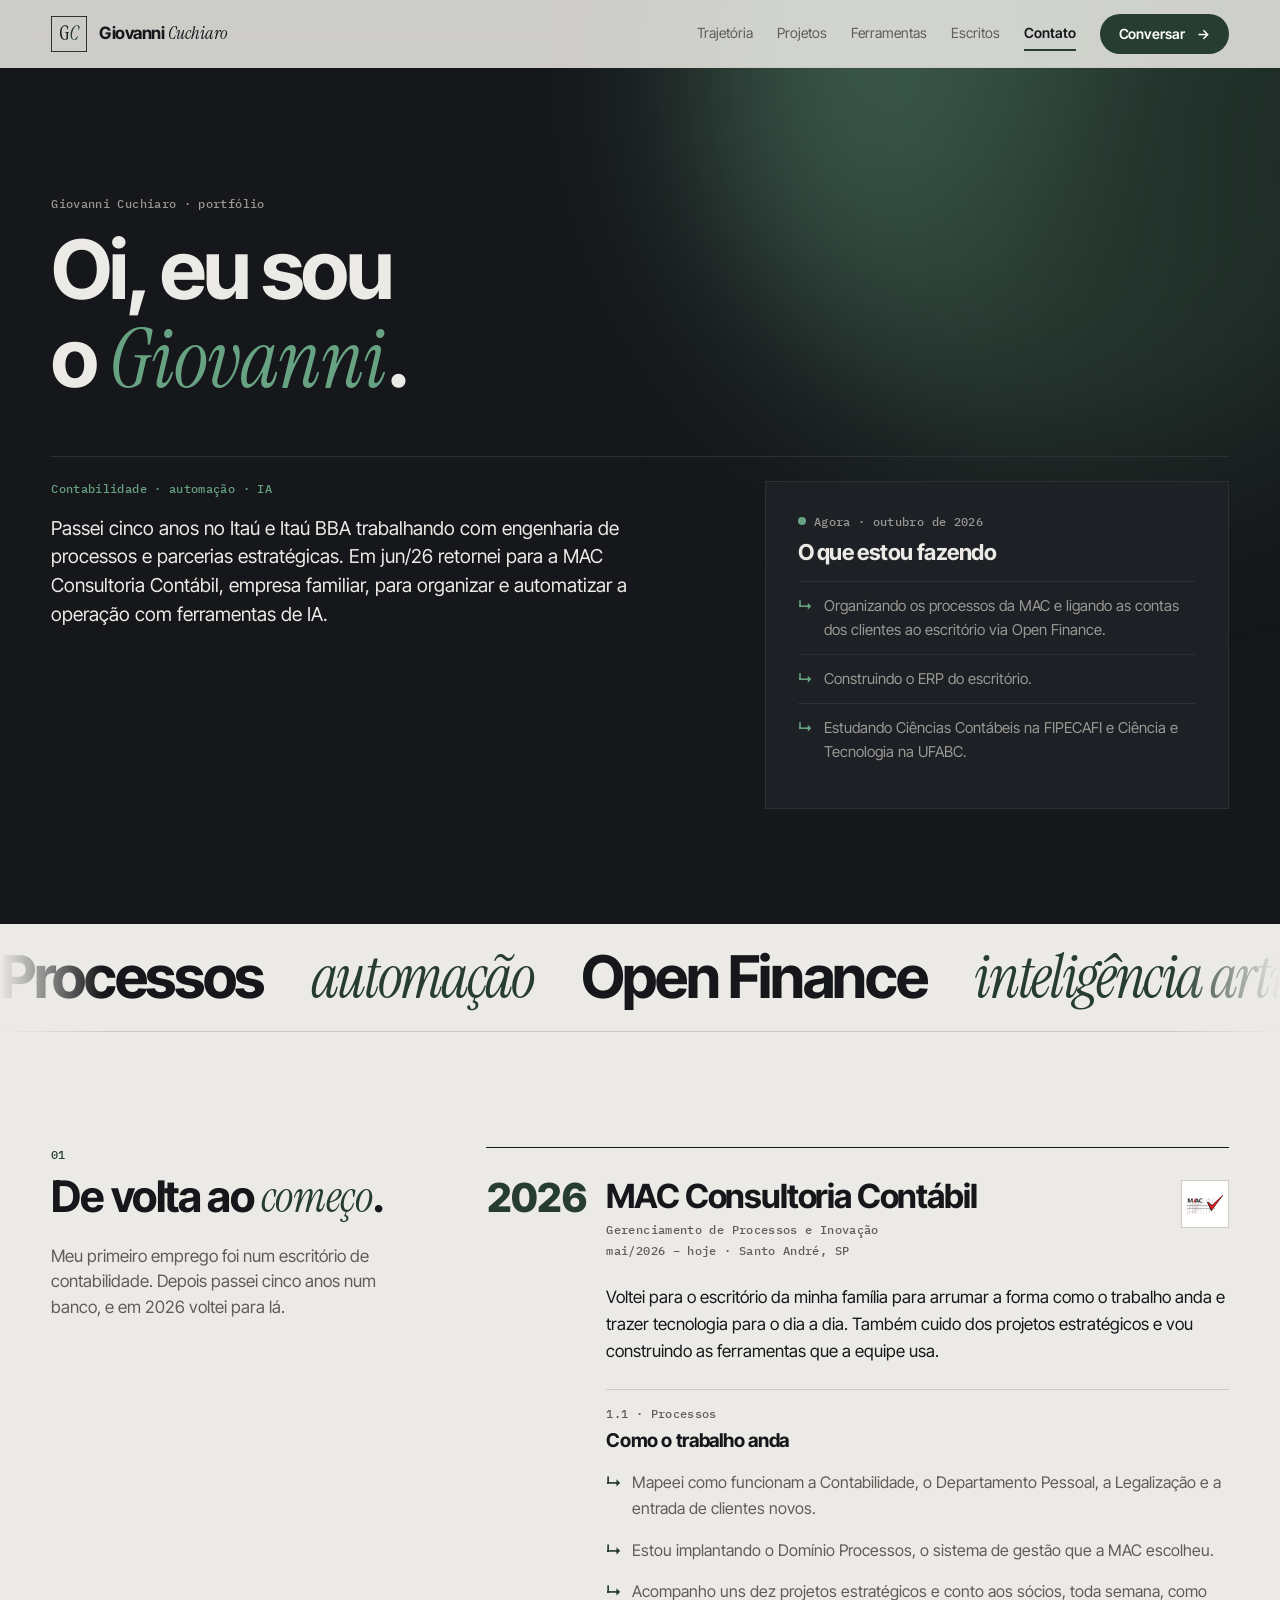
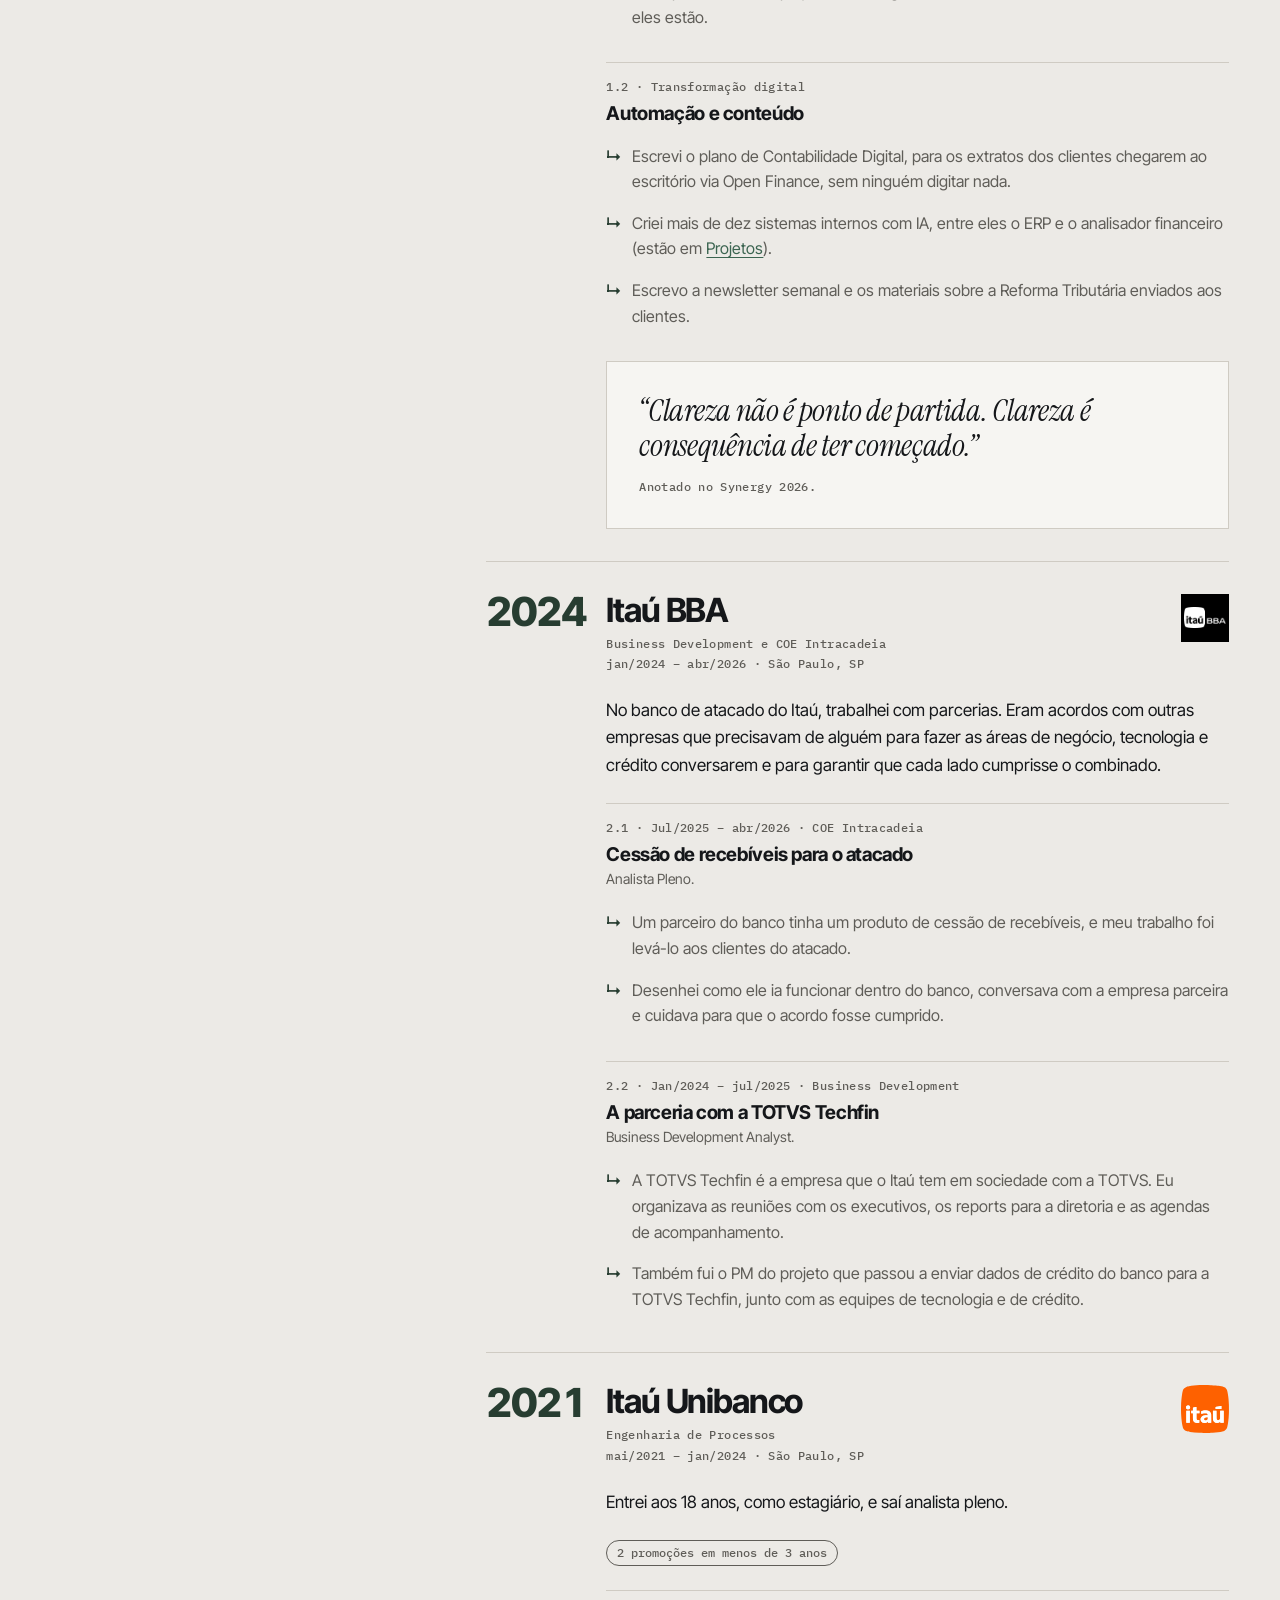
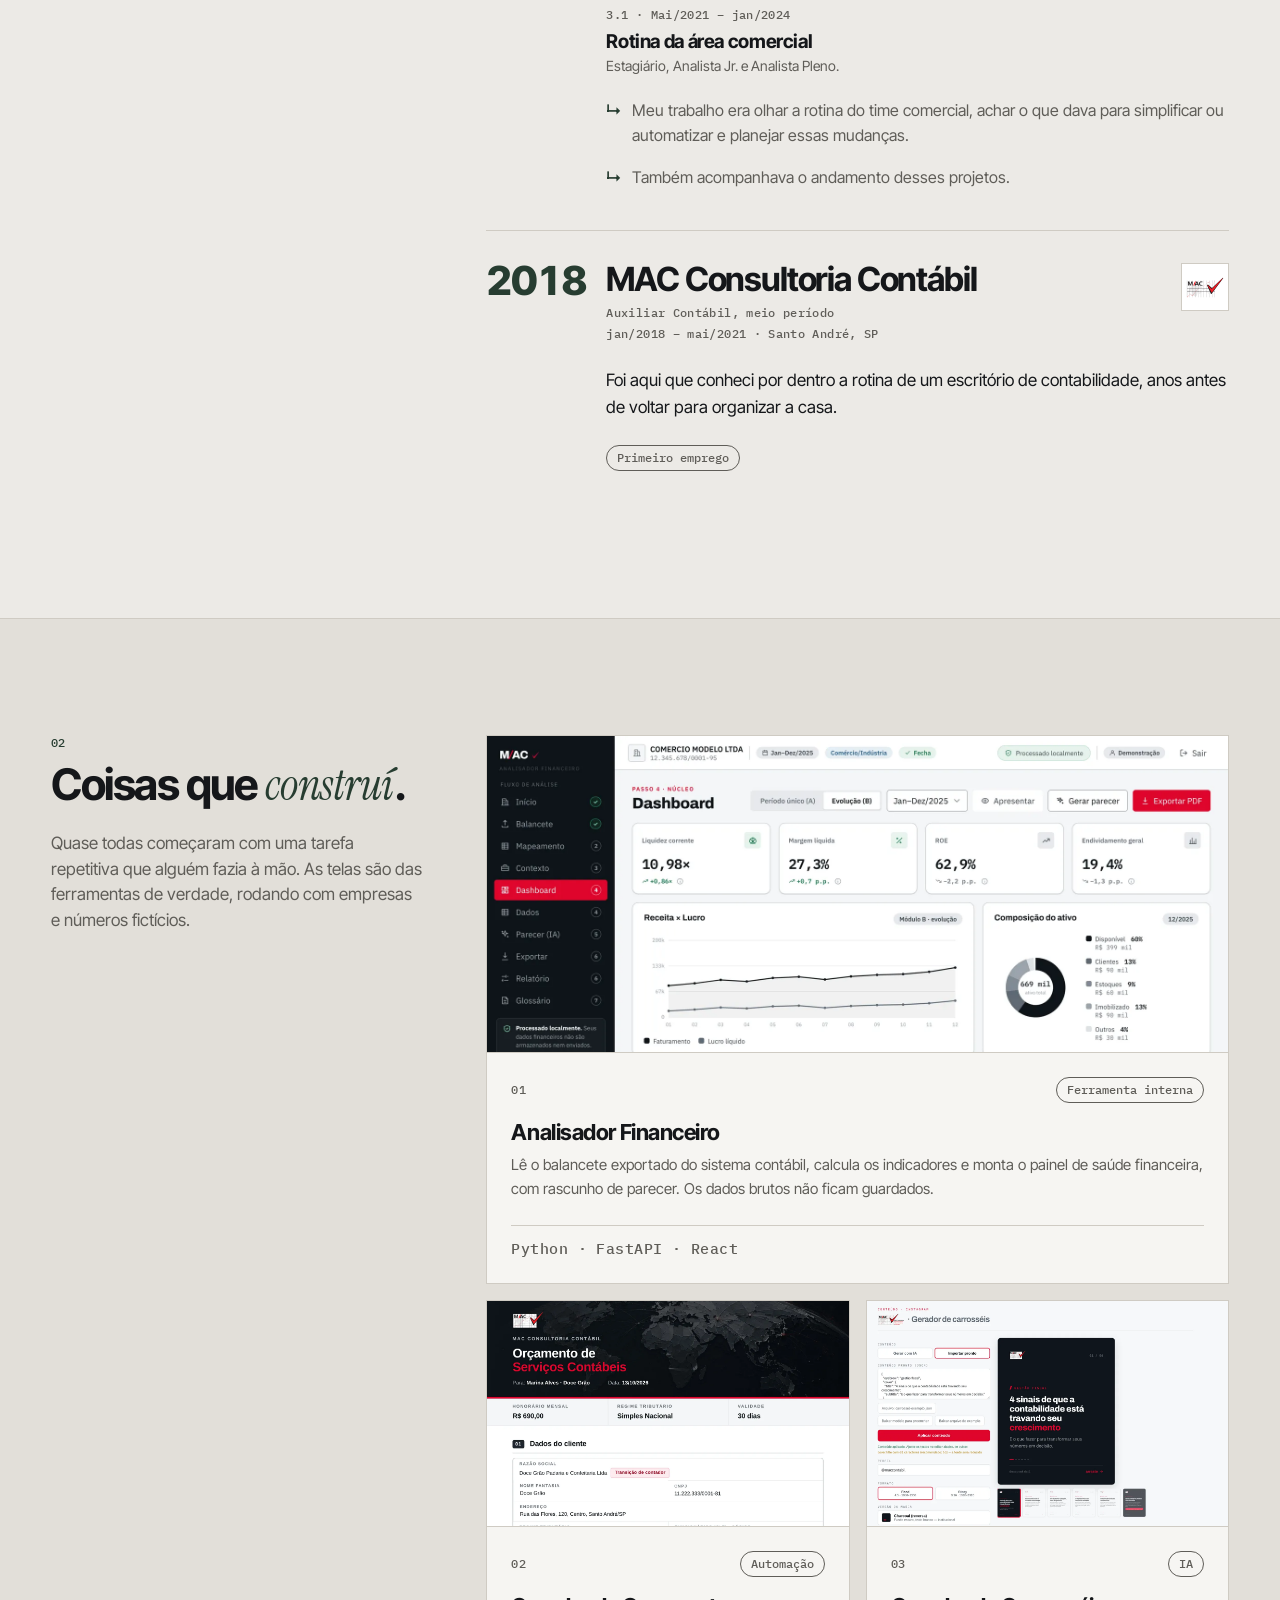
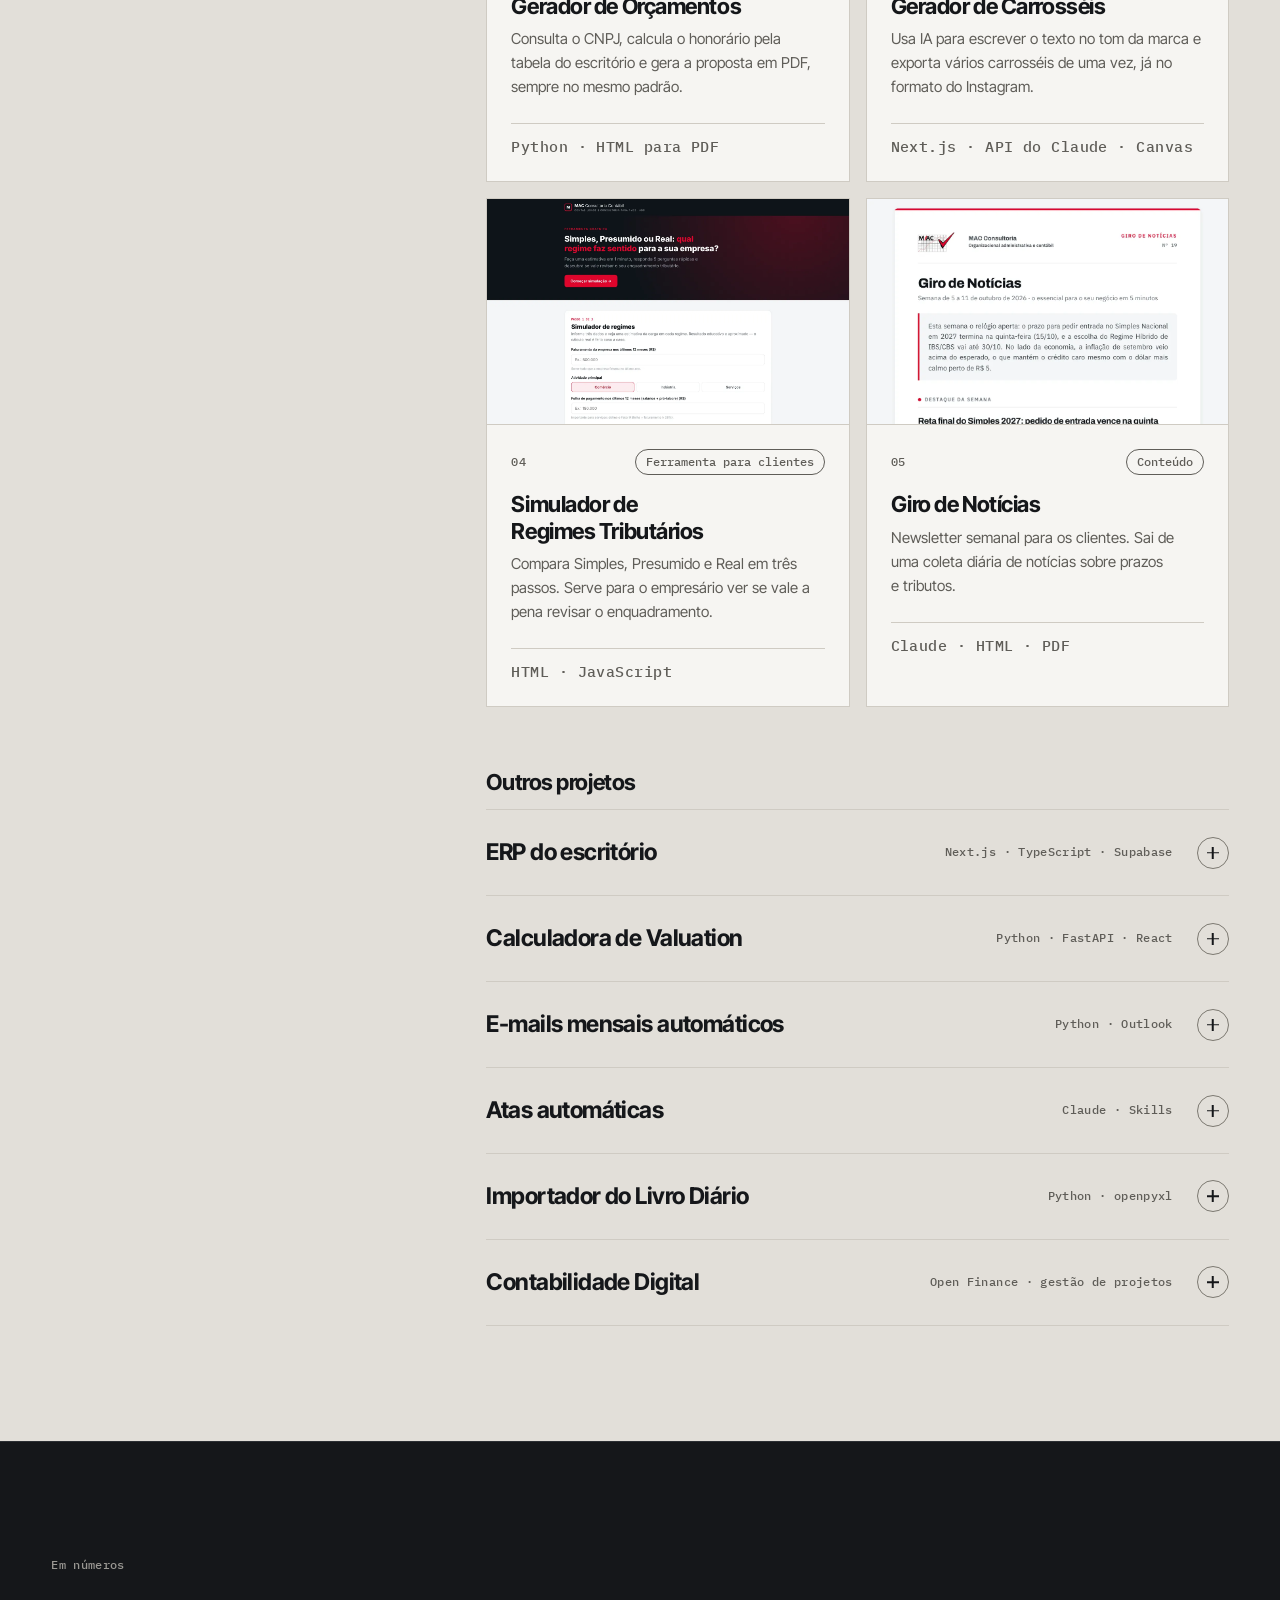
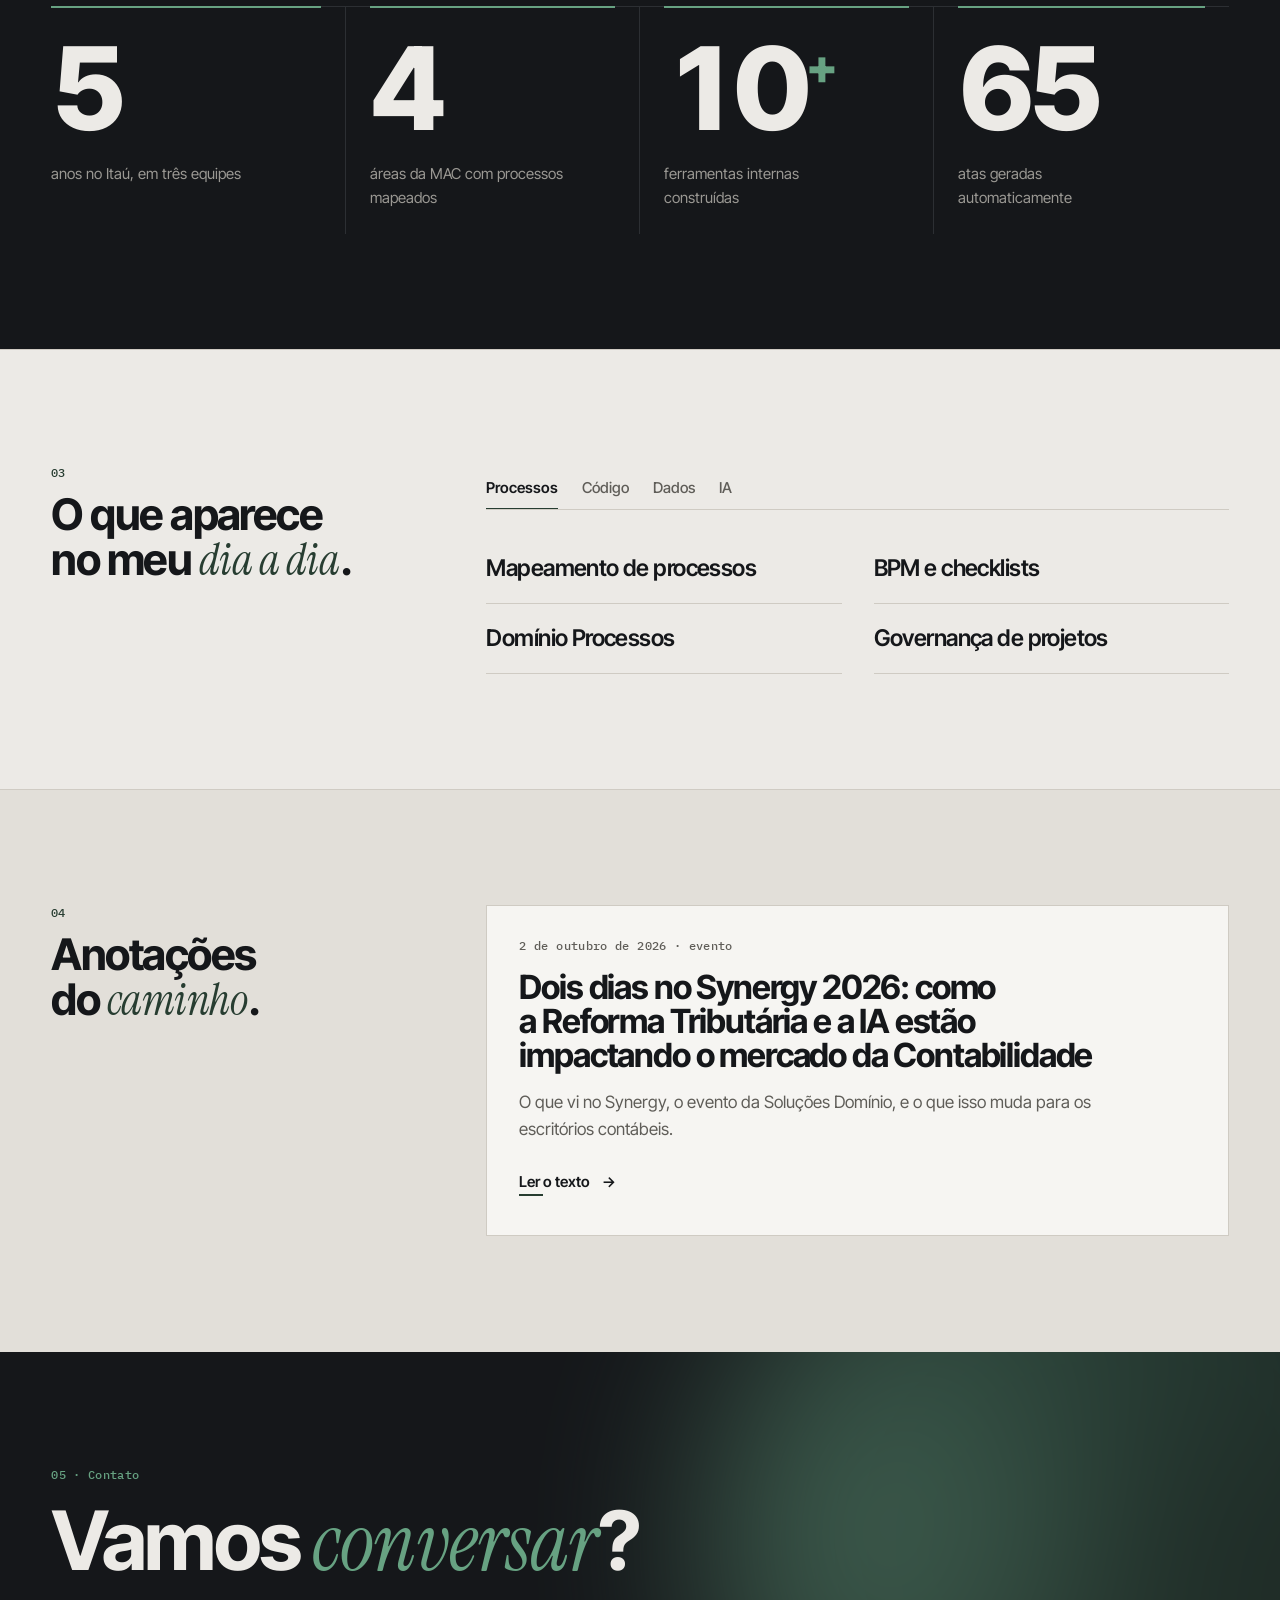
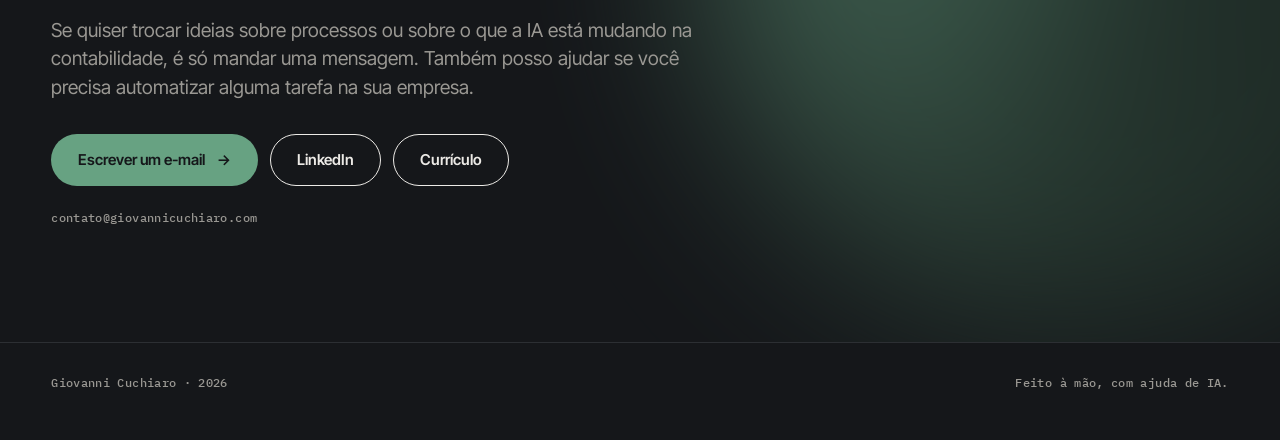
==== commit f17e2ca5: "Site no novo design system (design-system-giovanni) - Barra fina no topo no lugar da lateral; menu e" ====
--- a/index.html
+++ b/index.html
@@ -3,7 +3,7 @@
 <head>
 <meta charset="utf-8">
 <meta name="viewport" content="width=device-width, initial-scale=1">
-<meta name="color-scheme" content="light dark">
+<meta name="theme-color" content="#15171A">
 <title>Giovanni Cuchiaro</title>
 <meta name="description" content="Giovanni Cuchiaro cuida de processos e inovação na MAC Consultoria Contábil. Aqui estão a trajetória, os projetos e os textos dele.">
 <meta property="og:title" content="Giovanni Cuchiaro">
@@ -13,199 +13,224 @@
 <meta property="og:image" content="https://giovannicuchiaro.com/assets/og.jpg">
 <link rel="canonical" href="https://giovannicuchiaro.com/">
 <link rel="icon" href="assets/favicon.svg" type="image/svg+xml">
-<link rel="preconnect" href="https://fonts.googleapis.com"><link rel="preconnect" href="https://fonts.gstatic.com" crossorigin><link href="https://fonts.googleapis.com/css2?family=Instrument+Serif:ital@0;1&family=Inter:wght@400;500;600&family=IBM+Plex+Mono:wght@400;500&display=swap" rel="stylesheet">
+<link rel="preconnect" href="https://fonts.googleapis.com"><link rel="preconnect" href="https://fonts.gstatic.com" crossorigin><link href="https://fonts.googleapis.com/css2?family=Inter+Tight:wght@400;500;600;700;800&family=Instrument+Serif:ital@0;1&family=IBM+Plex+Mono:wght@400;500&display=swap" rel="stylesheet">
+<script>document.documentElement.classList.add("js")</script>
+<link rel="stylesheet" href="assets/tokens.css">
 <link rel="stylesheet" href="assets/style.css">
 </head>
 <body>
 <a class="skip" href="#conteudo">Pular para o conteúdo</a>
-<aside class="side" aria-label="Navegação">
-  <a class="id" href="" aria-label="Giovanni Cuchiaro, início"><picture><source srcset="assets/logos/gc-monograma-escuro.svg" media="(prefers-color-scheme: dark)"><img src="assets/logos/gc-monograma-claro.svg" alt="" width="44" height="44"></picture><span><b>Giovanni <em>Cuchiaro</em></b><small>processos e inovação</small></span></a>
-  <p class="where"><i></i>Santo André, SP · UTC−3</p>
-  <nav><ul class="toc"><li><a href="#trajetoria"><span>01</span>Trajetória</a></li><li><a href="#projetos"><span>02</span>Projetos</a></li><li><a href="#ferramentas"><span>03</span>Ferramentas</a></li><li><a href="#escritos"><span>04</span>Escritos</a></li><li><a href="#contato"><span>05</span>Contato</a></li></ul></nav>
-  <div class="side-foot">
-    <span class="label">aberto a boas conversas</span>
-    <span class="icons"><a href="https://www.linkedin.com/in/giovannicuchiaro/" rel="me" aria-label="LinkedIn"><svg viewBox="0 0 24 24" fill="currentColor" aria-hidden="true"><path d="M4.98 3.5C4.98 4.88 3.87 6 2.5 6S0 4.88 0 3.5 1.12 1 2.5 1s2.48 1.12 2.48 2.5zM.5 8h4V23h-4V8zm7 0h3.8v2.05h.05c.53-1 1.83-2.05 3.77-2.05 4.03 0 4.78 2.65 4.78 6.1V23h-4v-7.9c0-1.88-.03-4.3-2.62-4.3-2.62 0-3.02 2.05-3.02 4.17V23h-4V8z"/></svg></a><a href="mailto:contato@giovannicuchiaro.com" aria-label="E-mail"><svg viewBox="0 0 24 24" fill="none" stroke="currentColor" stroke-width="1.8" aria-hidden="true"><rect x="3" y="5" width="18" height="14" rx="1"/><path d="m3 7 9 6 9-6"/></svg></a></span>
-  </div>
-</aside>
-<main class="main" id="conteudo">
-
-<section class="col hero" aria-labelledby="oi">
-  <div class="hero-grid">
-    <div>
-      <p class="label">giovanni cuchiaro / portfólio</p>
-      <h1 id="oi">Oi, eu sou o <em>Giovanni</em>.</h1>
-      <span class="hl">contabilidade · automação · IA</span>
-      <p class="lede">Passei cinco anos no Itaú e Itaú BBA trabalhando com engenharia de processos e parcerias estratégicas. Em jun/26 retornei para a MAC Consultoria Contábil, empresa familiar, para organizar e automatizar a operação com ferramentas de IA.</p>
-    </div>
-  </div>
-  <div class="now-card">
-    <i class="pulse" aria-hidden="true"></i>
-    <div>
-      <span class="label">agora · outubro de 2026</span>
-      <h2>O que estou fazendo</h2>
-      <ul>
-        <li>Organizando os processos da MAC e ligando as contas dos clientes ao escritório via Open Finance.</li>
-        <li>Construindo o ERP do escritório.</li>
-        <li>Estudando Ciências Contábeis na FIPECAFI e Ciência e Tecnologia na UFABC.</li>
-      </ul>
-    </div>
-  </div>
-  <div class="stats">
-    <a href="#trajetoria"><b>5 anos</b><span>no Itaú, em três equipes</span></a>
-    <a href="#trajetoria"><b>4</b><span>áreas da MAC com processos mapeados</span></a>
-    <a href="#projetos"><b>10+</b><span>ferramentas internas construídas</span></a>
-    <a href="#projetos"><b>66</b><span>atas geradas automaticamente</span></a>
-  </div>
-</section>
-
-<section class="col block" id="trajetoria" aria-labelledby="t-trajetoria">
-  <div class="block-head">
-    <p class="label">01 / trajetória</p>
-    <h2 id="t-trajetoria">De volta ao <em>começo</em>.</h2>
-    <p>Meu primeiro emprego foi num escritório de contabilidade. Depois passei cinco anos num banco, e em 2026 voltei para lá.</p>
-  </div>
-  <article class="job">
-  <header class="job-head">
-    <span class="logo mac"><img src="assets/logos/mac.svg" alt="Logo da MAC" width="56" height="56"></span>
-    <div><span class="num">01</span><h3>MAC Consultoria Contábil</h3><p class="label role">Gerenciamento de Processos e Inovação</p></div>
-    <p class="when">mai/2026 – hoje<br>Santo André, SP</p>
-  </header>
-  <p class="job-sum">Voltei para o escritório da minha família para arrumar a forma como o trabalho anda e trazer tecnologia para o dia a dia. Também cuido dos projetos estratégicos e vou construindo as ferramentas que a equipe usa.</p>
-  
-  <div class="sub"><span class="label">1.1 &nbsp; processos</span><h4>Como o trabalho anda</h4><ul><li>Mapeei como funcionam a Contabilidade, o Departamento Pessoal, a Legalização e a entrada de clientes novos.</li><li>Estou implantando o Domínio Processos, o sistema de gestão que a MAC escolheu.</li><li>Acompanho uns dez projetos estratégicos e conto aos sócios, toda semana, como eles estão.</li></ul></div><div class="sub"><span class="label">1.2 &nbsp; transformação digital</span><h4>Automação e conteúdo</h4><ul><li>Escrevi o plano de Contabilidade Digital, para os extratos dos clientes chegarem ao escritório via Open Finance, sem ninguém digitar nada.</li><li>Criei mais de dez sistemas internos com IA, entre eles o ERP e o analisador financeiro (estão em <a href="#projetos">Projetos</a>).</li><li>Escrevo a newsletter semanal e os materiais sobre a Reforma Tributária enviados aos clientes.</li></ul></div>
-  <p class="aside-line">“Clareza não é ponto de partida. Clareza é consequência de ter começado.” Anotado no Synergy 2026.</p>
-</article><article class="job">
-  <header class="job-head">
-    <span class="logo bba"><img src="assets/logos/itau-bba.png" alt="Logo do Itaú BBA" width="56" height="56"></span>
-    <div><span class="num">02</span><h3>Itaú BBA</h3><p class="label role">Business Development e COE Intracadeia</p></div>
-    <p class="when">jan/2024 – abr/2026<br>São Paulo, SP</p>
-  </header>
-  <p class="job-sum">No banco de atacado do Itaú, trabalhei com parcerias. Eram acordos com outras empresas que precisavam de alguém para fazer as áreas de negócio, tecnologia e crédito conversarem e para garantir que cada lado cumprisse o combinado.</p>
-  
-  <div class="sub"><span class="label">2.1 &nbsp; jul/2025 – abr/2026 · COE Intracadeia</span><h4>Cessão de recebíveis para o atacado</h4><p class="meta">Analista Pleno.</p><ul><li>Um parceiro do banco tinha um produto de cessão de recebíveis, e meu trabalho foi levá-lo aos clientes do atacado.</li><li>Desenhei como ele ia funcionar dentro do banco, conversava com a empresa parceira e cuidava para que o acordo fosse cumprido.</li></ul></div><div class="sub"><span class="label">2.2 &nbsp; jan/2024 – jul/2025 · Business Development</span><h4>A parceria com a TOTVS Techfin</h4><p class="meta">Business Development Analyst.</p><ul><li>A TOTVS Techfin é a empresa que o Itaú tem em sociedade com a TOTVS. Eu organizava as reuniões com os executivos, os reports para a diretoria e as agendas de acompanhamento.</li><li>Também fui o PM do projeto que passou a enviar dados de crédito do banco para a TOTVS Techfin, junto com as equipes de tecnologia e de crédito.</li></ul></div>
-  
-</article><article class="job">
-  <header class="job-head">
-    <span class="logo itau"><img src="assets/logos/itau.svg" alt="Logo do Itaú" width="56" height="56"></span>
-    <div><span class="num">03</span><h3>Itaú Unibanco</h3><p class="label role">Engenharia de Processos</p></div>
-    <p class="when">mai/2021 – jan/2024<br>São Paulo, SP</p>
-  </header>
-  <p class="job-sum">Entrei aos 18 anos, como estagiário, e saí analista pleno.</p>
-  <ul class="tags"><li>2 promoções em menos de 3 anos</li></ul>
-  <div class="sub"><span class="label">3.1 &nbsp; mai/2021 – jan/2024</span><h4>Rotina da área comercial</h4><p class="meta">Estagiário, Analista Jr. e Analista Pleno.</p><ul><li>Meu trabalho era olhar a rotina do time comercial, achar o que dava para simplificar ou automatizar e planejar essas mudanças.</li><li>Também acompanhava o andamento desses projetos.</li></ul></div>
-  
-</article><article class="job">
-  <header class="job-head">
-    <span class="logo mac"><img src="assets/logos/mac.svg" alt="Logo da MAC" width="56" height="56"></span>
-    <div><span class="num">04</span><h3>MAC Consultoria Contábil</h3><p class="label role">Auxiliar Contábil, meio período</p></div>
-    <p class="when">jan/2018 – mai/2021<br>Santo André, SP</p>
-  </header>
-  <p class="job-sum">Foi aqui que conheci por dentro a rotina de um escritório de contabilidade, anos antes de voltar para organizar a casa.</p>
-  <ul class="tags"><li>primeiro emprego</li></ul>
-  
-  
-</article>
-</section>
-
-<section class="col block" id="projetos" aria-labelledby="t-projetos">
-  <div class="block-head">
-    <p class="label">02 / projetos</p>
-    <h2 id="t-projetos">Coisas que <em>construí</em>.</h2>
-    <p>Quase todas começaram com uma tarefa repetitiva que alguém fazia à mão. As telas são das ferramentas de verdade, rodando com empresas e números fictícios.</p>
-  </div>
-  <div class="cards"><article class="card card-wide">
-  <a class="shot-img" href="assets/telas/analisador.jpg"><picture>
+<div class="progress" id="progress" aria-hidden="true"></div>
+<header class="nav">
+  <div class="nav-in">
+    <a class="brand" href="" aria-label="Giovanni Cuchiaro, início"><img src="assets/logos/gc-monograma-claro.svg" alt="" width="36" height="36"><span class="who"><b>Giovanni</b> <em>Cuchiaro</em></span></a>
+    <nav class="menu" id="menu" aria-label="Seções"><ol><li><a href="#trajetoria" data-id="trajetoria"><span>01</span>Trajetória</a></li><li><a href="#projetos" data-id="projetos"><span>02</span>Projetos</a></li><li><a href="#ferramentas" data-id="ferramentas"><span>03</span>Ferramentas</a></li><li><a href="#escritos" data-id="escritos"><span>04</span>Escritos</a></li><li><a href="#contato" data-id="contato"><span>05</span>Contato</a></li></ol></nav>
+    <a class="btn btn-p btn-sm mag nav-cta" href="#contato">Conversar <span class="ar" aria-hidden="true">→</span></a>
+    <button class="burger" type="button" aria-expanded="false" aria-controls="menu" aria-label="Abrir menu"><i></i><i></i></button>
+  </div>
+</header>
+<main id="conteudo">
+
+<section class="hero dark" aria-labelledby="oi">
+  <div class="orb" aria-hidden="true"></div>
+  <div class="wrap">
+    <p class="label rv">Giovanni Cuchiaro · portfólio</p>
+    <h1 id="oi" class="rv"><span class="mask"><span>Oi, eu sou</span></span><span class="mask"><span style="--i:1">o <em class="serif">Giovanni</em>.</span></span></h1>
+    <div class="hero-grid">
+      <div class="rv" style="--i:2">
+        <p class="hl">Contabilidade · automação · IA</p>
+        <p class="lede">Passei cinco anos no Itaú e Itaú BBA trabalhando com engenharia de processos e parcerias estratégicas. Em jun/26 retornei para a MAC Consultoria Contábil, empresa familiar, para organizar e automatizar a operação com ferramentas de IA.</p>
+      </div>
+      <aside class="nc rv" style="--i:3" aria-label="O que estou fazendo">
+        <p class="label"><i class="dot" aria-hidden="true"></i>Agora · outubro de 2026</p>
+        <h2>O que estou fazendo</h2>
+        <ul>
+          <li>Organizando os processos da MAC e ligando as contas dos clientes ao escritório via Open Finance.</li>
+          <li>Construindo o ERP do escritório.</li>
+          <li>Estudando Ciências Contábeis na FIPECAFI e Ciência e Tecnologia na UFABC.</li>
+        </ul>
+      </aside>
+    </div>
+  </div>
+</section>
+
+<div class="marquee" aria-hidden="true"><div class="mq"><span>Processos</span><span>automação</span><span>Open Finance</span><span>inteligência artificial</span><span>Reforma Tributária</span><span>ERP</span><span>Processos</span><span>automação</span><span>Open Finance</span><span>inteligência artificial</span><span>Reforma Tributária</span><span>ERP</span></div></div>
+
+<section class="sec" id="trajetoria" aria-labelledby="t-trajetoria">
+  <div class="wrap sec-grid">
+    <div class="sh rv"><span class="n">01</span><h2 id="t-trajetoria">De volta ao <em class="serif">começo</em>.</h2><p class="lede">Meu primeiro emprego foi num escritório de contabilidade. Depois passei cinco anos num banco, e em 2026 voltei para lá.</p></div>
+    <div class="sec-body"><article class="job rv">
+  <header class="job-head">
+    <span class="yr">2026</span>
+    <div><h3>MAC Consultoria Contábil</h3><p class="label">Gerenciamento de Processos e Inovação</p><p class="label when">mai/2026 – hoje · Santo André, SP</p></div>
+    <span class="logo mac"><img src="assets/logos/mac.svg" alt="Logo da MAC" width="48" height="48"></span>
+  </header>
+  <div class="job-body">
+    <p class="job-sum">Voltei para o escritório da minha família para arrumar a forma como o trabalho anda e trazer tecnologia para o dia a dia. Também cuido dos projetos estratégicos e vou construindo as ferramentas que a equipe usa.</p>
+    
+    <div class="sub"><p class="label">1.1 · Processos</p><h4>Como o trabalho anda</h4><ul><li>Mapeei como funcionam a Contabilidade, o Departamento Pessoal, a Legalização e a entrada de clientes novos.</li><li>Estou implantando o Domínio Processos, o sistema de gestão que a MAC escolheu.</li><li>Acompanho uns dez projetos estratégicos e conto aos sócios, toda semana, como eles estão.</li></ul></div><div class="sub"><p class="label">1.2 · Transformação digital</p><h4>Automação e conteúdo</h4><ul><li>Escrevi o plano de Contabilidade Digital, para os extratos dos clientes chegarem ao escritório via Open Finance, sem ninguém digitar nada.</li><li>Criei mais de dez sistemas internos com IA, entre eles o ERP e o analisador financeiro (estão em <a href="#projetos">Projetos</a>).</li><li>Escrevo a newsletter semanal e os materiais sobre a Reforma Tributária enviados aos clientes.</li></ul></div>
+    <figure class="qc"><blockquote>“Clareza não é ponto de partida. Clareza é consequência de ter começado.”</blockquote><figcaption class="label">Anotado no Synergy 2026.</figcaption></figure>
+  </div>
+</article><article class="job rv">
+  <header class="job-head">
+    <span class="yr">2024</span>
+    <div><h3>Itaú BBA</h3><p class="label">Business Development e COE Intracadeia</p><p class="label when">jan/2024 – abr/2026 · São Paulo, SP</p></div>
+    <span class="logo bba"><img src="assets/logos/itau-bba.png" alt="Logo do Itaú BBA" width="48" height="48"></span>
+  </header>
+  <div class="job-body">
+    <p class="job-sum">No banco de atacado do Itaú, trabalhei com parcerias. Eram acordos com outras empresas que precisavam de alguém para fazer as áreas de negócio, tecnologia e crédito conversarem e para garantir que cada lado cumprisse o combinado.</p>
+    
+    <div class="sub"><p class="label">2.1 · Jul/2025 – abr/2026 · COE Intracadeia</p><h4>Cessão de recebíveis para o atacado</h4><p class="meta">Analista Pleno.</p><ul><li>Um parceiro do banco tinha um produto de cessão de recebíveis, e meu trabalho foi levá-lo aos clientes do atacado.</li><li>Desenhei como ele ia funcionar dentro do banco, conversava com a empresa parceira e cuidava para que o acordo fosse cumprido.</li></ul></div><div class="sub"><p class="label">2.2 · Jan/2024 – jul/2025 · Business Development</p><h4>A parceria com a TOTVS Techfin</h4><p class="meta">Business Development Analyst.</p><ul><li>A TOTVS Techfin é a empresa que o Itaú tem em sociedade com a TOTVS. Eu organizava as reuniões com os executivos, os reports para a diretoria e as agendas de acompanhamento.</li><li>Também fui o PM do projeto que passou a enviar dados de crédito do banco para a TOTVS Techfin, junto com as equipes de tecnologia e de crédito.</li></ul></div>
+    
+  </div>
+</article><article class="job rv">
+  <header class="job-head">
+    <span class="yr">2021</span>
+    <div><h3>Itaú Unibanco</h3><p class="label">Engenharia de Processos</p><p class="label when">mai/2021 – jan/2024 · São Paulo, SP</p></div>
+    <span class="logo itau"><img src="assets/logos/itau.svg" alt="Logo do Itaú" width="48" height="48"></span>
+  </header>
+  <div class="job-body">
+    <p class="job-sum">Entrei aos 18 anos, como estagiário, e saí analista pleno.</p>
+    <ul class="tags"><li class="badge b-neutral">2 promoções em menos de 3 anos</li></ul>
+    <div class="sub"><p class="label">3.1 · Mai/2021 – jan/2024</p><h4>Rotina da área comercial</h4><p class="meta">Estagiário, Analista Jr. e Analista Pleno.</p><ul><li>Meu trabalho era olhar a rotina do time comercial, achar o que dava para simplificar ou automatizar e planejar essas mudanças.</li><li>Também acompanhava o andamento desses projetos.</li></ul></div>
+    
+  </div>
+</article><article class="job rv">
+  <header class="job-head">
+    <span class="yr">2018</span>
+    <div><h3>MAC Consultoria Contábil</h3><p class="label">Auxiliar Contábil, meio período</p><p class="label when">jan/2018 – mai/2021 · Santo André, SP</p></div>
+    <span class="logo mac"><img src="assets/logos/mac.svg" alt="Logo da MAC" width="48" height="48"></span>
+  </header>
+  <div class="job-body">
+    <p class="job-sum">Foi aqui que conheci por dentro a rotina de um escritório de contabilidade, anos antes de voltar para organizar a casa.</p>
+    <ul class="tags"><li class="badge b-neutral">Primeiro emprego</li></ul>
+    
+    
+  </div>
+</article></div>
+  </div>
+</section>
+
+<section class="sec alt" id="projetos" aria-labelledby="t-projetos">
+  <div class="wrap sec-grid">
+    <div class="sh rv"><span class="n">02</span><h2 id="t-projetos">Coisas que <em class="serif">construí</em>.</h2><p class="lede">Quase todas começaram com uma tarefa repetitiva que alguém fazia à mão. As telas são das ferramentas de verdade, rodando com empresas e números fictícios.</p></div>
+    <div class="sec-body">
+      <div class="cards"><article class="pc rv pc-wide" style="--i:0">
+  <a class="shot" href="assets/telas/analisador.jpg" aria-label="Ampliar a tela do Analisador Financeiro"><picture>
     <source type="image/webp" srcset="assets/telas/analisador.webp">
     <img src="assets/telas/analisador.jpg" width="1600" height="1000" loading="lazy" alt="Tela do Analisador Financeiro, com dados fictícios">
   </picture></a>
-  <div class="card-body">
-  <div class="card-top"><span class="idx">01</span><span class="cat">ferramenta interna</span></div>
-  <h3>Analisador Financeiro</h3>
-  <p>Lê o balancete exportado do sistema contábil, calcula os indicadores e monta o painel de saúde financeira, com rascunho de parecer. Os dados brutos não ficam guardados.</p>
-  <p class="stack-line">Python · FastAPI · React</p>
-  </div>
-</article><article class="card">
-  <a class="shot-img" href="assets/telas/orcamentos.jpg"><picture>
+  <div class="bd">
+    <div class="pc-top"><span class="label">01</span><span class="badge b-neutral">Ferramenta interna</span></div>
+    <h3>Analisador Financeiro</h3>
+    <p>Lê o balancete exportado do sistema contábil, calcula os indicadores e monta o painel de saúde financeira, com rascunho de parecer. Os dados brutos não ficam guardados.</p>
+    <p class="stk label">Python · FastAPI · React</p>
+  </div>
+</article><article class="pc rv" style="--i:1">
+  <a class="shot" href="assets/telas/orcamentos.jpg" aria-label="Ampliar a tela do Gerador de Orçamentos"><picture>
     <source type="image/webp" srcset="assets/telas/orcamentos.webp">
     <img src="assets/telas/orcamentos.jpg" width="1400" height="1001" loading="lazy" alt="Tela do Gerador de Orçamentos, com dados fictícios">
   </picture></a>
-  <div class="card-body">
-  <div class="card-top"><span class="idx">02</span><span class="cat">automação</span></div>
-  <h3>Gerador de Orçamentos</h3>
-  <p>Consulta o CNPJ, calcula o honorário pela tabela do escritório e gera a proposta em PDF, sempre no mesmo padrão.</p>
-  <p class="stack-line">Python · HTML para PDF</p>
-  </div>
-</article><article class="card">
-  <a class="shot-img" href="assets/telas/carrosseis.jpg"><picture>
+  <div class="bd">
+    <div class="pc-top"><span class="label">02</span><span class="badge b-neutral">Automação</span></div>
+    <h3>Gerador de Orçamentos</h3>
+    <p>Consulta o CNPJ, calcula o honorário pela tabela do escritório e gera a proposta em PDF, sempre no mesmo padrão.</p>
+    <p class="stk label">Python · HTML para PDF</p>
+  </div>
+</article><article class="pc rv" style="--i:2">
+  <a class="shot" href="assets/telas/carrosseis.jpg" aria-label="Ampliar a tela do Gerador de Carrosséis"><picture>
     <source type="image/webp" srcset="assets/telas/carrosseis.webp">
     <img src="assets/telas/carrosseis.jpg" width="1400" height="933" loading="lazy" alt="Tela do Gerador de Carrosséis, com dados fictícios">
   </picture></a>
-  <div class="card-body">
-  <div class="card-top"><span class="idx">03</span><span class="cat">IA</span></div>
-  <h3>Gerador de Carrosséis</h3>
-  <p>Usa IA para escrever o texto no tom da marca e exporta vários carrosséis de uma vez, já no formato do Instagram.</p>
-  <p class="stack-line">Next.js · API do Claude · Canvas</p>
-  </div>
-</article><article class="card">
-  <a class="shot-img" href="assets/telas/simulador.jpg"><picture>
+  <div class="bd">
+    <div class="pc-top"><span class="label">03</span><span class="badge b-neutral">IA</span></div>
+    <h3>Gerador de Carrosséis</h3>
+    <p>Usa IA para escrever o texto no tom da marca e exporta vários carrosséis de uma vez, já no formato do Instagram.</p>
+    <p class="stk label">Next.js · API do Claude · Canvas</p>
+  </div>
+</article><article class="pc rv" style="--i:0">
+  <a class="shot" href="assets/telas/simulador.jpg" aria-label="Ampliar a tela do Simulador de Regimes Tributários"><picture>
     <source type="image/webp" srcset="assets/telas/simulador.webp">
     <img src="assets/telas/simulador.jpg" width="1400" height="875" loading="lazy" alt="Tela do Simulador de Regimes Tributários, com dados fictícios">
   </picture></a>
-  <div class="card-body">
-  <div class="card-top"><span class="idx">04</span><span class="cat">ferramenta para clientes</span></div>
-  <h3>Simulador de Regimes Tributários</h3>
-  <p>Compara Simples, Presumido e Real em três passos. Serve para o empresário ver se vale a pena revisar o enquadramento.</p>
-  <p class="stack-line">HTML · JavaScript</p>
-  </div>
-</article><article class="card">
-  <a class="shot-img" href="assets/telas/giro.jpg"><picture>
+  <div class="bd">
+    <div class="pc-top"><span class="label">04</span><span class="badge b-neutral">Ferramenta para clientes</span></div>
+    <h3>Simulador de Regimes Tributários</h3>
+    <p>Compara Simples, Presumido e Real em três passos. Serve para o empresário ver se vale a pena revisar o enquadramento.</p>
+    <p class="stk label">HTML · JavaScript</p>
+  </div>
+</article><article class="pc rv" style="--i:1">
+  <a class="shot" href="assets/telas/giro.jpg" aria-label="Ampliar a tela do Giro de Notícias"><picture>
     <source type="image/webp" srcset="assets/telas/giro.webp">
     <img src="assets/telas/giro.jpg" width="1100" height="1210" loading="lazy" alt="Tela do Giro de Notícias, com dados fictícios">
   </picture></a>
-  <div class="card-body">
-  <div class="card-top"><span class="idx">05</span><span class="cat">conteúdo</span></div>
-  <h3>Giro de Notícias</h3>
-  <p>Newsletter semanal para os clientes. Sai de uma coleta diária de notícias sobre prazos e tributos.</p>
-  <p class="stack-line">Claude · HTML · PDF</p>
+  <div class="bd">
+    <div class="pc-top"><span class="label">05</span><span class="badge b-neutral">Conteúdo</span></div>
+    <h3>Giro de Notícias</h3>
+    <p>Newsletter semanal para os clientes. Sai de uma coleta diária de notícias sobre prazos e tributos.</p>
+    <p class="stk label">Claude · HTML · PDF</p>
   </div>
 </article></div>
-  <ul class="more-list"><li><b>ERP do escritório</b><span>Clientes, contratos, CRM e financeiro no mesmo lugar, com permissões por departamento e histórico de alterações.</span><span class="mono">Next.js · TypeScript · Supabase</span></li><li><b>Calculadora de Valuation</b><span>Fluxo de caixa descontado que documenta cada premissa e entrega uma faixa de valor em vez de um número único.</span><span class="mono">Python · FastAPI · React</span></li><li><b>E-mails mensais automáticos</b><span>Manda pelo Outlook o e-mail mensal dos clientes, com modo de teste e controle de quem já recebeu.</span><span class="mono">Python · Outlook</span></li><li><b>Atas automáticas</b><span>Transforma a gravação de uma reunião numa ata no padrão do escritório.</span><span class="mono">Claude · Skills</span></li><li><b>Importador do Livro Diário</b><span>Classifica os lançamentos de caixa do diário contábil para o controle financeiro.</span><span class="mono">Python · openpyxl</span></li><li><b>Contabilidade Digital</b><span>Projeto para ligar as contas bancárias da carteira via Open Finance e acabar com a digitação de extratos.</span><span class="mono">Open Finance · gestão de projetos</span></li></ul>
-</section>
-
-<section class="col block" id="ferramentas" aria-labelledby="t-ferramentas">
-  <div class="block-head">
-    <p class="label">03 / ferramentas</p>
-    <h2 id="t-ferramentas">O que aparece no meu <em>dia a dia</em>.</h2>
-  </div>
-  <div class="toolbox"><div><h3>Processos</h3><ul><li>Mapeamento de processos</li><li>BPM e checklists</li><li>Domínio Processos</li><li>Governança de projetos</li></ul></div><div><h3>Código</h3><ul><li>Python</li><li>TypeScript</li><li>React e Next.js</li><li>FastAPI</li></ul></div><div><h3>Dados</h3><ul><li>Supabase e Postgres</li><li>Excel e openpyxl</li><li>Balancetes do Domínio</li><li>Open Finance</li></ul></div><div><h3>IA</h3><ul><li>Claude</li><li>Claude Code</li><li>API do Claude</li><li>Skills e automações</li></ul></div></div>
-</section>
-
-<section class="col block" id="escritos" aria-labelledby="t-escritos">
-  <div class="block-head">
-    <p class="label">04 / escritos</p>
-    <h2 id="t-escritos">Anotações do <em>caminho</em>.</h2>
-  </div>
-  <a class="post" href="escritos/synergy-2026/">
-    <div><span class="label">2 de outubro de 2026 · evento</span><h3>Dois dias no Synergy 2026: como a Reforma Tributária e a IA estão impactando o mercado da Contabilidade</h3>
-    <p>O que vi no Synergy, o evento da Soluções Domínio, e o que isso muda para os escritórios contábeis.</p></div>
-    <span class="go">ler o texto</span>
-  </a>
-</section>
-
-<section class="col block contact" id="contato" aria-labelledby="t-contato">
-  <p class="label">05 / contato</p>
-  <h2 id="t-contato">Vamos <em>conversar</em>?</h2>
-  <p>Se quiser trocar ideias sobre processos ou sobre o que a IA está mudando na contabilidade, é só mandar uma mensagem. Também posso ajudar se você precisa automatizar alguma tarefa na sua empresa.</p>
-  <div class="btns">
-    <a class="btn btn-solid" href="mailto:contato@giovannicuchiaro.com">Escrever um e-mail</a>
-    <a class="btn" href="https://www.linkedin.com/in/giovannicuchiaro/" rel="me">LinkedIn</a>
-    <a class="btn" href="cv/">Currículo</a>
-  </div>
-  <p class="addr">contato@giovannicuchiaro.com</p>
-</section>
-
-<footer class="col foot label"><span>giovanni cuchiaro · 2026</span><span>feito à mão, com ajuda de IA</span></footer>
+      <h3 class="sub-h rv">Outros projetos</h3>
+      <div class="exp rv"><details><summary><b>ERP do escritório</b><span class="label">Next.js · TypeScript · Supabase</span><span class="pm" aria-hidden="true"></span></summary><div class="body"><p>Clientes, contratos, CRM e financeiro no mesmo lugar, com permissões por departamento e histórico de alterações.</p></div></details><details><summary><b>Calculadora de Valuation</b><span class="label">Python · FastAPI · React</span><span class="pm" aria-hidden="true"></span></summary><div class="body"><p>Fluxo de caixa descontado que documenta cada premissa e entrega uma faixa de valor em vez de um número único.</p></div></details><details><summary><b>E-mails mensais automáticos</b><span class="label">Python · Outlook</span><span class="pm" aria-hidden="true"></span></summary><div class="body"><p>Manda pelo Outlook o e-mail mensal dos clientes, com modo de teste e controle de quem já recebeu.</p></div></details><details><summary><b>Atas automáticas</b><span class="label">Claude · Skills</span><span class="pm" aria-hidden="true"></span></summary><div class="body"><p>Transforma a gravação de uma reunião numa ata no padrão do escritório.</p></div></details><details><summary><b>Importador do Livro Diário</b><span class="label">Python · openpyxl</span><span class="pm" aria-hidden="true"></span></summary><div class="body"><p>Classifica os lançamentos de caixa do diário contábil para o controle financeiro.</p></div></details><details><summary><b>Contabilidade Digital</b><span class="label">Open Finance · gestão de projetos</span><span class="pm" aria-hidden="true"></span></summary><div class="body"><p>Projeto para ligar as contas bancárias da carteira via Open Finance e acabar com a digitação de extratos.</p></div></details></div>
+    </div>
+  </div>
+</section>
+
+<section class="sec dark numbers" aria-labelledby="t-numeros">
+  <div class="wrap">
+    <h2 class="label" id="t-numeros">Em números</h2>
+    <div class="stats">
+      <div class="stat"><span class="n" data-to="5">5</span><p>anos no Itaú, em três equipes</p></div>
+      <div class="stat"><span class="n" data-to="4">4</span><p>áreas da MAC com processos mapeados</p></div>
+      <div class="stat"><span class="n" data-to="10" data-suf="+">10<sup>+</sup></span><p>ferramentas internas construídas</p></div>
+      <div class="stat"><span class="n" data-to="66">66</span><p>atas geradas automaticamente</p></div>
+    </div>
+  </div>
+</section>
+
+<section class="sec" id="ferramentas" aria-labelledby="t-ferramentas">
+  <div class="wrap sec-grid">
+    <div class="sh rv"><span class="n">03</span><h2 id="t-ferramentas">O que aparece no meu <em class="serif">dia a dia</em>.</h2></div>
+    <div class="sec-body rv">
+      <div class="tabs" role="tablist" aria-label="Ferramentas por área"><button class="tab" role="tab" id="tab-1" aria-controls="tp-1" aria-selected="true" tabindex="0">Processos</button><button class="tab" role="tab" id="tab-2" aria-controls="tp-2" aria-selected="false" tabindex="-1">Código</button><button class="tab" role="tab" id="tab-3" aria-controls="tp-3" aria-selected="false" tabindex="-1">Dados</button><button class="tab" role="tab" id="tab-4" aria-controls="tp-4" aria-selected="false" tabindex="-1">IA</button></div>
+      <div class="tabpanel" role="tabpanel" id="tp-1" aria-labelledby="tab-1"><ul><li>Mapeamento de processos</li><li>BPM e checklists</li><li>Domínio Processos</li><li>Governança de projetos</li></ul></div><div class="tabpanel" role="tabpanel" id="tp-2" aria-labelledby="tab-2" hidden><ul><li>Python</li><li>TypeScript</li><li>React e Next.js</li><li>FastAPI</li></ul></div><div class="tabpanel" role="tabpanel" id="tp-3" aria-labelledby="tab-3" hidden><ul><li>Supabase e Postgres</li><li>Excel e openpyxl</li><li>Balancetes do Domínio</li><li>Open Finance</li></ul></div><div class="tabpanel" role="tabpanel" id="tp-4" aria-labelledby="tab-4" hidden><ul><li>Claude</li><li>Claude Code</li><li>API do Claude</li><li>Skills e automações</li></ul></div>
+    </div>
+  </div>
+</section>
+
+<section class="sec alt" id="escritos" aria-labelledby="t-escritos">
+  <div class="wrap sec-grid">
+    <div class="sh rv"><span class="n">04</span><h2 id="t-escritos">Anotações do <em class="serif">caminho</em>.</h2></div>
+    <div class="sec-body">
+      <a class="post rv" href="escritos/synergy-2026/">
+        <span class="label">2 de outubro de 2026 · evento</span>
+        <h3>Dois dias no Synergy 2026: como a Reforma Tributária e a IA estão impactando o mercado da Contabilidade</h3>
+        <p>O que vi no Synergy, o evento da Soluções Domínio, e o que isso muda para os escritórios contábeis.</p>
+        <span class="btn btn-g">Ler o texto <span class="ar" aria-hidden="true">→</span></span>
+      </a>
+    </div>
+  </div>
+</section>
+
+<section class="sec dark contact" id="contato" aria-labelledby="t-contato">
+  <div class="orb" aria-hidden="true"></div>
+  <div class="wrap">
+    <span class="n label rv">05 · Contato</span>
+    <h2 id="t-contato" class="rv">Vamos <em class="serif">conversar</em>?</h2>
+    <p class="lede rv">Se quiser trocar ideias sobre processos ou sobre o que a IA está mudando na contabilidade, é só mandar uma mensagem. Também posso ajudar se você precisa automatizar alguma tarefa na sua empresa.</p>
+    <div class="btnrow rv">
+      <a class="btn btn-p mag" href="mailto:contato@giovannicuchiaro.com">Escrever um e-mail <span class="ar" aria-hidden="true">→</span></a>
+      <a class="btn btn-s" href="https://www.linkedin.com/in/giovannicuchiaro/" rel="me">LinkedIn</a>
+      <a class="btn btn-s" href="cv/">Currículo</a>
+    </div>
+    <p class="addr label rv">contato@giovannicuchiaro.com</p>
+  </div>
+</section>
+
 </main>
+<footer class="foot dark"><div class="wrap"><span class="label">Giovanni Cuchiaro · 2026</span><span class="label">Feito à mão, com ajuda de IA.</span></div></footer>
+<div class="cur" id="cur" aria-hidden="true"></div>
 <script src="assets/site.js" defer></script>
 </body>
 </html>
--- a/assets/tokens.css
+++ b/assets/tokens.css
@@ -0,0 +1,123 @@
+/* Giovanni Cuchiaro — gerado de tokens.json. Tema claro em :root; banda escura com .dark ou [data-theme="dark"]. */
+:root, [data-theme="light"] {
+  --bg: #ECEAE6;
+  --surface: #F6F5F2;
+  --ink: #15171A;
+  --ink-2: #5F5D58;
+  --line: #CFCBC3;
+  --line-s: #7C7971;
+  --brand: #3B6450;
+  --accent: #273D31;
+  --accent-h: #1C2D24;
+  --on-accent: #FFFFFF;
+  --s-ok: #2E6B45;
+  --s-aten: #865A0B;
+  --s-erro: #9A3B2E;
+  --s-info: #34557E;
+  --accent-soft: #DCE3DE;
+  --chart-1: var(--accent);
+  --chart-2: #A26F1F;
+  --chart-3: #4C6F94;
+  --chart-4: #9C5A3E;
+  --chart-5: #76736C;
+  --chart-grid: #DDD9D2;
+  --verde-900: #1C2D24;
+  --verde-800: #273D31;
+  --verde-700: #33503F;
+  --verde-600: #3B6450;
+  --verde-400: #67A282;
+  --verde-300: #8DBFA3;
+  --verde-200: #B4D6C2;
+  --grafite-950: #15171A;
+  --grafite-900: #1D2024;
+  --grafite-800: #24272B;
+  --pedra-300: #9A9893;
+  --nevoa: #ECEAE6;
+  --nevoa-alta: #F6F5F2;
+  --nevoa-funda: #E2DFD9;
+  --tinta: #15171A;
+  --tinta-2: #5F5D58;
+  --linha: #CFCBC3;
+  --linha-forte: #7C7971;
+  --ok: #2E6B45;
+  --ok-d: #7CC49A;
+  --aten: #865A0B;
+  --aten-d: #E2AE55;
+  --erro: #9A3B2E;
+  --erro-d: #E58E7E;
+  --info: #34557E;
+  --info-d: #93AED4;
+  --shadow-modal: 0 30px 80px -20px rgba(21,23,26,0.5);
+}
+.dark, [data-theme="dark"] {
+  --bg: #15171A;
+  --surface: #1D2024;
+  --ink: #ECEAE6;
+  --ink-2: #9A9893;
+  --line: #2C2F33;
+  --line-s: #8A877F;
+  --brand: #8DBFA3;
+  --accent: #67A282;
+  --accent-h: #B4D6C2;
+  --on-accent: #15171A;
+  --s-ok: #7CC49A;
+  --s-aten: #E2AE55;
+  --s-erro: #E58E7E;
+  --s-info: #93AED4;
+  --accent-soft: #1E2A24;
+  --chart-1: var(--accent);
+  --chart-2: #D9A55A;
+  --chart-3: #8EAACB;
+  --chart-4: #D2906F;
+  --chart-5: #8D8A84;
+  --chart-grid: #24272B;
+}
+:root {
+  --font-display: "Inter Tight", system-ui, sans-serif;
+  --font-serif: "Instrument Serif", Georgia, serif;
+  --font-mono: "IBM Plex Mono", ui-monospace, Menlo, monospace;
+  --s-1: 4px;
+  --s-2: 8px;
+  --s-3: 12px;
+  --s-4: 16px;
+  --s-6: 24px;
+  --s-8: 32px;
+  --s-12: 48px;
+  --s-16: 64px;
+  --s-24: 96px;
+  --s-32: 128px;
+  --s-48: 192px;
+  --r-0: 0;
+  --r-s: 4px;
+  --r-pill: 999px;
+  --d-fast: 180ms;
+  --d-base: 420ms;
+  --d-slow: 900ms;
+  --d-count: 1600ms;
+  --e-out: cubic-bezier(.16,1,.3,1);
+  --e-io: cubic-bezier(.65,0,.35,1);
+  --band: clamp(72px,9vw,144px);
+  --gut: clamp(20px,4vw,64px);
+  --measure: 62ch;
+  --measure-title: 22ch;
+  --side: 248px;
+  --z-raised: 2;
+  --z-sticky: 40;
+  --z-dropdown: 50;
+  --z-top: 100;
+  --z-scrim: 1050;
+  --z-drawer: 1100;
+  --z-modal: 1200;
+  --z-tip: 1300;
+  --z-cursor: 1400;
+}
+.t-num { font-family: var(--font-display); font-size: 144px; line-height: 0.86; font-weight: 800; letter-spacing: -0.06em; }
+.t-d1 { font-family: var(--font-display); font-size: 96px; line-height: 1; font-weight: 700; letter-spacing: -0.035em; }
+.t-h1 { font-family: var(--font-display); font-size: 60px; line-height: 1.02; font-weight: 700; letter-spacing: -0.035em; }
+.t-h2 { font-family: var(--font-display); font-size: 36px; line-height: 1.05; font-weight: 700; letter-spacing: -0.03em; }
+.t-h3 { font-family: var(--font-display); font-size: 22px; line-height: 1.2; font-weight: 600; letter-spacing: -0.02em; }
+.t-serif { font-family: var(--font-serif); font-size: 60px; line-height: 1.02; font-weight: 400; letter-spacing: -0.01em; font-style: italic; }
+.t-lede { font-family: var(--font-display); font-size: 21px; line-height: 1.5; font-weight: 400; }
+.t-body { font-family: var(--font-display); font-size: 17px; line-height: 1.6; font-weight: 400; }
+.t-small { font-family: var(--font-display); font-size: 14px; line-height: 1.5; font-weight: 400; }
+.t-label { font-family: var(--font-mono); font-size: 12px; line-height: 1.4; font-weight: 500; letter-spacing: 0.03em; }
--- a/assets/style.css
+++ b/assets/style.css
@@ -1,278 +1,315 @@
-/* giovannicuchiaro.com — v4, no design system "Giovanni Cuchiaro"
-   Tokens com os mesmos nomes do sistema (tokens.json). Neutros + um toque de verde inglês,
-   serifa no nome e nos títulos, Inter no texto, mono nos números e rótulos.
-   Cantos retos, fios em vez de sombras. */
+/* giovannicuchiaro.com — v5, no design system de C:/Dev/design-system-giovanni
+   Cores, fontes, espaços, durações e curvas vêm de tokens.css (mesmos nomes do sistema).
+   Componentes recriados de referencia/guia.css: botões pílula, cards sem raio, badges,
+   linhas expansíveis, abas, números grandes, faixa rolante, órbita, cursor e progresso. */
+
 :root {
-  --surface: #ECEAE6;
-  --surface-raised: #F6F5F2;
-  --surface-sunken: #E2DFD9;
-  --line: #CFCBC3;
-  --line-strong: #7C7971;
-  --text-primary: #15171A;
-  --text-secondary: #5F5D58;
-  --accent: #273D31;
-  --accent-fill: #273D31;
-  --accent-fill-hover: #1C2D24;
-  --on-accent: #ECEAE6;
-  --accent-soft: #DCE3DE;
-  --focus: #273D31;
-  --positive: #2E6B45;
-
-  --font-serif: "Instrument Serif", Georgia, "Times New Roman", serif;
-  --font-sans: Inter, system-ui, -apple-system, "Segoe UI", sans-serif;
-  --font-mono: "IBM Plex Mono", ui-monospace, Menlo, Consolas, monospace;
-
-  --space-1: 4px; --space-2: 8px; --space-3: 12px; --space-4: 16px;
-  --space-6: 24px; --space-8: 32px; --space-12: 48px; --space-18: 72px;
-  --radius-0: 0; --radius-s: 2px; --radius-full: 9999px;
-  --content-max: 1200px;
-  --measure: 68ch;
-
-  --side-w: 248px;
-  --gut: clamp(16px, 5vw, 72px);
-  color-scheme: light;
-}
-@media (prefers-color-scheme: dark) {
-  :root:not([data-theme="light"]) {
-    --surface: #15171A; --surface-raised: #1D2024; --surface-sunken: #101214;
-    --line: #2C2F33; --line-strong: #73716B;
-    --text-primary: #EDEBE7; --text-secondary: #9A9893;
-    --accent: #67A282; --accent-fill-hover: #33503F; --accent-soft: #1E2A24;
-    --focus: #67A282; --positive: #7CC49A;
-    color-scheme: dark;
-  }
-}
-:root[data-theme="dark"] {
-  --surface: #15171A; --surface-raised: #1D2024; --surface-sunken: #101214;
-  --line: #2C2F33; --line-strong: #73716B;
-  --text-primary: #EDEBE7; --text-secondary: #9A9893;
-  --accent: #67A282; --accent-fill-hover: #33503F; --accent-soft: #1E2A24;
-  --focus: #67A282; --positive: #7CC49A;
-  color-scheme: dark;
-}
-
-* { box-sizing: border-box; }
-html { scroll-behavior: smooth; -webkit-text-size-adjust: 100%; }
-@media (prefers-reduced-motion: reduce) { html { scroll-behavior: auto; } }
-body { margin: 0; background: var(--surface); color: var(--text-primary); font-family: var(--font-sans); font-size: 15px; line-height: 24px; overflow-x: hidden; font-feature-settings: "cv11", "ss01"; }
+  --t-num: clamp(64px, 9vw, 144px);
+  --t-d1: clamp(44px, 6.4vw, 96px);
+  --t-h1: clamp(34px, 4vw, 60px);
+  --t-h2: clamp(26px, 2.6vw, 36px);
+  --t-h3: 22px;
+  --t-lede: clamp(18px, 1.5vw, 21px);
+  --t-body: 17px;
+  --t-small: 14px;
+  --t-label: 12px;
+  --nav-h: 68px;
+  --wrap: 1320px;
+}
+.dark { background: var(--bg); color: var(--ink); }
+
+/* ---------- Base ---------- */
+* { box-sizing: border-box; min-width: 0; }
+html { scroll-behavior: smooth; scroll-padding-top: calc(var(--nav-h) + 16px); -webkit-text-size-adjust: 100%; }
+body { margin: 0; background: var(--bg); color: var(--ink); font: 400 var(--t-body)/1.6 var(--font-display); -webkit-font-smoothing: antialiased; overflow-x: clip; }
+::selection { background: var(--verde-800); color: #fff; }
 img { max-width: 100%; display: block; }
-a { color: var(--accent); text-underline-offset: 3px; text-decoration-thickness: 1px; }
-a:hover { text-decoration-thickness: 2px; }
-:focus-visible { outline: 2px solid var(--focus); outline-offset: 2px; }
-h1, h2, h3, h4 { margin: 0; font-weight: 400; text-wrap: balance; }
-h1 em, h2 em, h3 em { font-style: italic; }
-p { margin: 0 0 1em; }
-.skip { position: absolute; left: -999px; top: 8px; background: var(--text-primary); color: var(--surface); padding: 8px 12px; z-index: 20; }
+a { color: var(--brand); text-underline-offset: 3px; text-decoration-thickness: 1px; transition: color var(--d-fast); }
+:focus-visible { outline: 2px solid var(--accent); outline-offset: 3px; }
+h1, h2, h3, h4 { margin: 0; font-weight: 700; letter-spacing: -.035em; line-height: 1.02; text-wrap: balance; }
+p { margin: 0; text-wrap: pretty; }
+ul { margin: 0; padding: 0; list-style: none; }
+.serif { font-family: var(--font-serif); font-style: italic; font-weight: 400; letter-spacing: -.01em; }
+h1 .serif, h2 .serif { color: var(--accent); }
+.label { font: 500 var(--t-label)/1.4 var(--font-mono); letter-spacing: .03em; color: var(--ink-2); }
+.lede { font-size: var(--t-lede); line-height: 1.5; color: var(--ink-2); max-width: var(--measure); }
+.wrap { max-width: var(--wrap); margin: 0 auto; padding-inline: var(--gut); position: relative; }
+.skip { position: absolute; left: -999px; top: 8px; background: var(--ink); color: var(--bg); padding: 8px 12px; z-index: var(--z-cursor); }
 .skip:focus { left: 8px; }
-.mono { font-family: var(--font-mono); font-variant-numeric: tabular-nums; }
-/* eyebrow: rótulo mono em caixa-alta */
-.label { font-family: var(--font-mono); font-size: 11px; line-height: 16px; letter-spacing: 0.08em; text-transform: uppercase; color: var(--text-secondary); }
-
-/* ---------- Barra lateral ---------- */
-.side { position: fixed; inset: 0 auto 0 0; width: var(--side-w); background: var(--surface-sunken); border-right: 1px solid var(--line); display: flex; flex-direction: column; padding: var(--space-6) 0 var(--space-4); z-index: 10; }
-.id { display: grid; grid-template-columns: 44px 1fr; gap: var(--space-3); align-items: center; padding: 0 var(--space-6); text-decoration: none; color: var(--text-primary); }
-.id picture, .id img { width: 44px; height: 44px; }
-.id b { display: block; font-family: var(--font-serif); font-weight: 400; font-size: 22px; line-height: 1; letter-spacing: -0.01em; white-space: nowrap; }
-.id b em { font-style: italic; }
-.id small { display: block; font-family: var(--font-mono); font-size: 10px; letter-spacing: 0.04em; text-transform: uppercase; color: var(--text-secondary); margin-top: 6px; white-space: nowrap; }
-.where { margin: var(--space-4) var(--space-6) 0; font-family: var(--font-mono); font-size: 11px; color: var(--text-secondary); display: flex; align-items: center; gap: var(--space-2); }
-.where i { width: 7px; height: 7px; border-radius: var(--radius-full); background: var(--positive); display: inline-block; }
-.side nav { margin: auto 0; }
-.toc { list-style: none; margin: 0; padding: 0; }
-.toc a { display: grid; grid-template-columns: 32px 1fr; align-items: baseline; padding: 9px var(--space-6); color: var(--text-primary); text-decoration: none; font-size: 15px; font-weight: 500; border-left: 2px solid transparent; }
-.toc a span { font-family: var(--font-mono); font-size: 11px; font-weight: 400; color: var(--text-secondary); }
-.toc a:hover { background: var(--surface); }
-.toc a.is-on, .toc a[aria-current="page"] { border-left-color: var(--accent); background: var(--accent-soft); }
-.side-foot { border-top: 1px solid var(--line); margin: 0 var(--space-6); padding-top: var(--space-4); display: flex; justify-content: space-between; align-items: center; gap: 10px; }
-.side-foot .label { font-size: 10px; line-height: 14px; max-width: 9em; }
-.icons { display: flex; gap: var(--space-2); }
-.icons a { width: 32px; height: 32px; border: 1px solid var(--line-strong); border-radius: var(--radius-s); display: grid; place-items: center; color: var(--text-primary); background: var(--surface-raised); }
-.icons a:hover { border-color: var(--text-primary); }
-.icons svg { width: 15px; height: 15px; }
-
-/* ---------- Conteúdo ---------- */
-.main { margin-left: var(--side-w); }
-.col { max-width: calc(var(--content-max) + 2 * var(--gut)); margin-inline: auto; padding-inline: var(--gut); }
-.block { padding-block: clamp(48px, 7vw, 96px); border-top: 1px solid var(--line); scroll-margin-top: 16px; }
-.block-head { margin-bottom: clamp(24px, 4vw, 40px); }
-.block-head h2 { font-family: var(--font-serif); font-size: clamp(36px, 4vw, 48px); line-height: 1.08; letter-spacing: -0.01em; margin-top: var(--space-2); }
-.block-head p { color: var(--text-secondary); max-width: 36em; margin: var(--space-4) 0 0; }
-
-/* Hero */
-.hero { padding-block: clamp(40px, 7vw, 96px) clamp(40px, 6vw, 72px); }
-.hero-grid { display: grid; grid-template-columns: minmax(0, 1fr); gap: var(--space-8); align-items: end; }
-.hero h1 { font-family: var(--font-serif); font-size: clamp(48px, 7vw, 72px); line-height: 1; letter-spacing: -0.01em; margin-top: var(--space-4); }
-.hl { display: inline-block; font-family: var(--font-mono); font-size: 12px; letter-spacing: 0.08em; text-transform: uppercase; color: var(--accent); margin-top: var(--space-6); padding-top: var(--space-3); border-top: 1px solid var(--line); }
-.lede { font-size: 18px; line-height: 28px; max-width: 34em; margin-top: var(--space-4); }
-
-.now-card { margin-top: var(--space-8); background: var(--surface-raised); border: 1px solid var(--line); padding: var(--space-6); display: grid; grid-template-columns: auto 1fr; gap: var(--space-4); max-width: 640px; }
-.now-card h2 { font-family: var(--font-sans); font-weight: 600; font-size: 18px; line-height: 26px; margin-top: var(--space-1); }
-.now-card ul { list-style: none; padding: 0; margin: var(--space-3) 0 0; }
-.now-card li { padding: var(--space-2) 0 var(--space-2) 22px; position: relative; border-top: 1px solid var(--line); }
-.now-card li::before { content: "↳"; position: absolute; left: 0; color: var(--accent); }
-.pulse { width: 8px; height: 8px; border-radius: var(--radius-full); background: var(--positive); margin-top: 4px; }
-
-/* Números (KpiCard) */
-.stats { display: grid; grid-template-columns: repeat(4, minmax(0, 1fr)); gap: var(--space-6); margin-top: var(--space-12); }
-.stats a { display: flex; flex-direction: column; gap: var(--space-2); padding: var(--space-4); text-decoration: none; color: var(--text-primary); background: var(--surface-raised); border: 1px solid var(--line); }
-.stats a:hover { border-color: var(--text-primary); }
-.stats b { font-family: var(--font-mono); font-weight: 400; font-size: 28px; line-height: 32px; font-variant-numeric: tabular-nums; white-space: nowrap; }
-.stats span { font-size: 13px; line-height: 20px; color: var(--text-secondary); }
-
-/* Experiência */
-.job { padding-block: var(--space-8); border-top: 1px solid var(--line); }
-.job:first-of-type { border-top: 0; padding-top: 0; }
-.job-head { display: grid; grid-template-columns: 56px minmax(0, 1fr) auto; gap: var(--space-4); align-items: end; padding-bottom: var(--space-4); border-bottom: 1px solid var(--text-primary); }
-.logo { width: 56px; height: 56px; display: grid; place-items: center; }
+
+/* ---------- Barra de navegação ---------- */
+.nav { position: fixed; inset: 0 0 auto; height: var(--nav-h); z-index: var(--z-top); background: color-mix(in srgb, var(--nevoa) 86%, transparent); -webkit-backdrop-filter: blur(14px); backdrop-filter: blur(14px); border-bottom: 1px solid var(--linha); color: var(--tinta); }
+.nav-in { max-width: var(--wrap); height: 100%; margin: 0 auto; padding-inline: var(--gut); display: flex; align-items: center; gap: var(--s-6); }
+.brand { display: flex; align-items: center; gap: var(--s-3); text-decoration: none; color: var(--tinta); flex: none; }
+.brand img { width: 36px; height: 36px; }
+.who { font-size: 17px; line-height: 1; letter-spacing: -.03em; white-space: nowrap; }
+.who b { font-weight: 700; }
+.who em { font-family: var(--font-serif); font-style: italic; font-weight: 400; letter-spacing: -.01em; font-size: 1.08em; }
+.menu { margin-left: auto; }
+.menu ol { list-style: none; margin: 0; padding: 0; display: flex; gap: var(--s-6); }
+.menu a { position: relative; display: block; padding: 6px 0; font-size: 14px; text-decoration: none; color: var(--tinta-2); }
+.menu a span { display: none; }
+.menu a::after { content: ""; position: absolute; left: 0; right: 0; bottom: 0; height: 1.5px; background: var(--verde-800); transform: scaleX(0); transform-origin: 0 50%; transition: transform var(--d-base) var(--e-out); }
+.menu a.on { color: var(--tinta); font-weight: 600; }
+.menu a.on::after { transform: none; }
+@media (hover: hover) and (pointer: fine) { .menu a:hover { color: var(--tinta); } .menu a:hover::after { transform: none; } }
+.nav-cta { flex: none; }
+.burger { display: none; width: 44px; height: 44px; border: 1px solid var(--linha-forte); border-radius: 50%; background: none; color: inherit; position: relative; cursor: pointer; flex: none; margin-left: auto; z-index: calc(var(--z-drawer) + 1); }
+.burger i { position: absolute; left: 13px; right: 13px; height: 1.5px; background: currentColor; transition: transform var(--d-base) var(--e-out); }
+.burger i:first-child { top: 17px; } .burger i:last-child { top: 25px; }
+.burger[aria-expanded="true"] { color: var(--nevoa); border-color: #8A877F; }
+.burger[aria-expanded="true"] i:first-child { transform: translateY(4px) rotate(45deg); }
+.burger[aria-expanded="true"] i:last-child { transform: translateY(-4px) rotate(-45deg); }
+@media (max-width: 960px) {
+  .burger { display: block; }
+  .nav .nav-cta { display: none; }
+  .menu { position: fixed; inset: 0; z-index: var(--z-drawer); background: var(--grafite-950); color: var(--nevoa); padding: calc(var(--nav-h) + var(--s-8)) var(--gut) var(--s-12); display: flex; flex-direction: column; justify-content: flex-start; opacity: 0; visibility: hidden; transition: opacity var(--d-base) var(--e-out), visibility 0s linear var(--d-base); }
+  .menu.open { opacity: 1; visibility: visible; transition: opacity var(--d-base) var(--e-out); }
+  .menu ol { flex-direction: column; gap: var(--s-1); }
+  .menu a { display: flex; gap: 10px; align-items: baseline; padding: 6px 0; font: 700 clamp(34px, 9vw, 48px)/1.15 var(--font-display); letter-spacing: -.04em; color: var(--nevoa); }
+  .menu a span { display: inline; font: 500 11px var(--font-mono); letter-spacing: 0; color: var(--verde-400); }
+  .menu a::after { display: none; }
+  .menu a.on { color: var(--verde-400); font-weight: 700; }
+  body.menu-open { overflow: hidden; }
+  body.menu-open .nav { -webkit-backdrop-filter: none; backdrop-filter: none; background: var(--grafite-950); border-bottom-color: #2C2F33; }
+}
+
+/* ---------- Botões ---------- */
+.btn { --bx: 0px; --by: 0px; position: relative; display: inline-flex; align-items: center; justify-content: center; gap: 12px; min-height: 52px; padding: 0 26px; border-radius: var(--r-pill); font: 600 15px/1 var(--font-display); letter-spacing: -.005em; text-decoration: none; cursor: pointer; border: 1.5px solid transparent; overflow: hidden; isolation: isolate; transform: translate(var(--bx), var(--by)); transition: transform var(--d-base) var(--e-out), color var(--d-base) var(--e-out), border-color var(--d-base), background-color var(--d-base); }
+.btn::before { content: ""; position: absolute; inset: 0; z-index: -1; border-radius: inherit; transform: translateY(101%); transition: transform var(--d-base) var(--e-out); }
+.btn .ar { display: inline-block; transition: transform var(--d-base) var(--e-out); }
+.btn-p { background: var(--accent); color: var(--on-accent); }
+.btn-p::before { background: var(--grafite-950); }
+.dark .btn-p::before { background: var(--nevoa); }
+.btn-s { border-color: var(--ink); color: var(--ink); background: transparent; }
+.btn-s::before { background: var(--ink); }
+.btn-g { min-height: 44px; padding: 0; border: 0; border-radius: 0; background: none; color: var(--ink); overflow: visible; }
+.btn-g::before { inset: auto 0 8px 0; height: 1.5px; background: var(--accent); transform: scaleX(.25); transform-origin: 0 50%; border-radius: 0; }
+.btn-sm { min-height: 40px; padding: 0 18px; font-size: 14px; }
+.nav .btn-p { background: var(--verde-800); color: #fff; }
+@media (hover: hover) and (pointer: fine) {
+  .btn:hover::before { transform: none; }
+  .btn:hover .ar, .post:hover .btn-g .ar { transform: translateX(5px); }
+  .btn-s:hover { color: var(--bg); }
+  .dark .btn-p:hover { color: var(--grafite-950); }
+  .btn-g:hover::before, .post:hover .btn-g::before { transform: scaleX(1); }
+}
+.btn:focus-visible { outline: 2px solid var(--ink); outline-offset: 3px; box-shadow: 0 0 0 2px var(--bg); }
+.btn:active { transform: translate(var(--bx), var(--by)) scale(.97); }
+.btnrow { display: flex; flex-wrap: wrap; gap: var(--s-3); align-items: center; }
+
+/* ---------- Badges ---------- */
+.badge { display: inline-flex; align-items: center; gap: 6px; height: 26px; padding: 0 10px; border-radius: var(--r-pill); font: 500 12px/1 var(--font-mono); border: 1px solid currentColor; white-space: nowrap; }
+.badge::before { content: ""; width: 6px; height: 6px; border-radius: 50%; background: currentColor; }
+.b-neutral { color: var(--ink-2); }
+.b-neutral::before { display: none; }
+.tags { display: flex; flex-wrap: wrap; gap: var(--s-2); }
+
+/* ---------- Hero ---------- */
+.hero { position: relative; overflow: hidden; padding-block: calc(var(--nav-h) + clamp(72px, 10vw, 152px)) var(--band); }
+.orb { position: absolute; width: min(70vw, 780px); aspect-ratio: 1; right: -16%; top: -34%; border-radius: 50%; background: conic-gradient(from 0deg, var(--verde-600), var(--verde-800), var(--verde-700), var(--verde-400), var(--verde-600)); filter: blur(90px); opacity: .5; animation: spin 26s linear infinite; pointer-events: none; }
+@keyframes spin { to { transform: rotate(360deg); } }
+.hero h1 { font-size: var(--t-d1); line-height: 1; margin-top: var(--s-4); max-width: 12ch; }
+.hero-grid { display: grid; grid-template-columns: minmax(0, 7fr) minmax(0, 5fr); gap: var(--s-12) var(--s-16); align-items: start; margin-top: var(--s-12); padding-top: var(--s-6); border-top: 1px solid var(--line); }
+.hl { font: 500 var(--t-label)/1.4 var(--font-mono); letter-spacing: .03em; color: var(--accent); margin-bottom: var(--s-4); }
+.hero .lede { color: var(--ink); }
+@media (max-width: 1099px) { .hero-grid { grid-template-columns: 1fr; } }
+
+/* Card "agora" */
+.nc { background: var(--surface); border: 1px solid var(--line); padding: var(--s-8); }
+.nc h2 { font-size: var(--t-h3); letter-spacing: -.02em; line-height: 1.2; margin-top: var(--s-2); }
+.nc ul { margin-top: var(--s-4); }
+.nc li { position: relative; padding: var(--s-3) 0 var(--s-3) 26px; border-top: 1px solid var(--line); font-size: 15px; color: var(--ink-2); }
+.nc li::before { content: "↳"; position: absolute; left: 0; color: var(--accent); font-weight: 600; }
+.dot { display: inline-block; width: 8px; height: 8px; border-radius: 50%; background: var(--accent); margin-right: 8px; vertical-align: 1px; animation: pulse 2s var(--e-io) infinite; }
+@keyframes pulse { 50% { box-shadow: 0 0 0 6px color-mix(in srgb, var(--accent) 22%, transparent); } }
+
+/* ---------- Faixa rolante ---------- */
+.marquee { overflow: hidden; border-bottom: 1px solid var(--line); padding: var(--s-6) 0; -webkit-mask-image: linear-gradient(90deg, transparent, #000 8%, #000 92%, transparent); mask-image: linear-gradient(90deg, transparent, #000 8%, #000 92%, transparent); }
+.mq { display: flex; gap: var(--s-12); width: max-content; animation: mq 38s linear infinite; font: 700 clamp(34px, 4.6vw, 68px)/1 var(--font-display); letter-spacing: -.04em; white-space: nowrap; padding-right: var(--s-12); }
+.mq span:nth-child(even) { font-family: var(--font-serif); font-style: italic; font-weight: 400; color: var(--accent); }
+.marquee:hover .mq { animation-play-state: paused; }
+@keyframes mq { to { transform: translateX(-50%); } }
+
+/* ---------- Seções ---------- */
+.sec { padding-block: var(--band); border-top: 1px solid var(--line); }
+.marquee + .sec { border-top: 0; }
+.alt { background: var(--nevoa-funda); }
+.sh { margin-bottom: var(--s-12); }
+.sh .n { display: block; font: 500 var(--t-label) var(--font-mono); color: var(--accent); margin-bottom: var(--s-3); }
+.sh h2 { font-size: var(--t-h1); max-width: var(--measure-title); }
+.sh .lede { margin-top: var(--s-6); }
+@media (min-width: 1100px) {
+  .sec-grid { display: grid; grid-template-columns: minmax(0, 4fr) minmax(0, 8fr); gap: var(--s-16); align-items: start; }
+  .sec-grid > .sh { position: sticky; top: calc(var(--nav-h) + var(--s-8)); margin-bottom: 0; z-index: var(--z-sticky); }
+  .sec-grid .sh h2 { font-size: clamp(34px, 3.4vw, 52px); }
+  .sec-grid .sh .lede { font-size: 17px; }
+}
+.sub-h { font-size: var(--t-h3); letter-spacing: -.02em; margin: var(--s-16) 0 var(--s-4); }
+
+/* ---------- Trajetória ---------- */
+.job { padding-block: var(--s-8); border-top: 1px solid var(--line); }
+.job:first-child { border-top: 1px solid var(--ink); }
+.job-head { display: grid; grid-template-columns: 96px minmax(0, 1fr) 48px; gap: var(--s-6); align-items: start; }
+.yr { font: 800 40px/.9 var(--font-display); letter-spacing: -.05em; color: var(--accent); font-variant-numeric: tabular-nums; }
+.job-head h3 { font-size: var(--t-h2); }
+.job-head .label { margin-top: var(--s-2); }
+.job-head .when { margin-top: var(--s-1); }
+.logo { width: 48px; height: 48px; display: grid; place-items: center; }
 .logo img { width: 100%; height: 100%; object-fit: contain; }
-.logo.mac { background: #ffffff; border: 1px solid var(--line); padding: 5px; }
-.logo.itau { padding: 0; }
-.logo.bba { background: #000000; padding: 4px; }
-.job-head h3 { font-family: var(--font-serif); font-size: clamp(28px, 3vw, 32px); line-height: 1.1; }
-.job-head .num { font-family: var(--font-mono); font-size: 11px; color: var(--text-secondary); display: block; margin-bottom: 2px; }
-.job-head .role { margin: var(--space-1) 0 0; }
-.job-head .when { text-align: right; font-family: var(--font-mono); font-size: 12px; line-height: 18px; color: var(--text-secondary); margin: 0; }
-.job-sum { margin: var(--space-4) 0 0 72px; max-width: var(--measure); }
-.tags { list-style: none; margin: var(--space-3) 0 0 72px; padding: 0; display: flex; flex-wrap: wrap; gap: var(--space-2); }
-.tags li, .skills li { font-family: var(--font-mono); font-size: 12px; line-height: 16px; padding: 2px var(--space-2); border: 1px solid var(--line); background: var(--surface-raised); }
-.sub { margin: var(--space-4) 0 0 72px; border: 1px solid var(--line); background: var(--surface-raised); padding: var(--space-4) var(--space-6) var(--space-2); }
-.sub + .sub { margin-top: var(--space-3); }
-.sub h4 { font-family: var(--font-sans); font-weight: 600; font-size: 18px; line-height: 26px; margin: var(--space-2) 0 var(--space-1); }
-.sub .meta { color: var(--text-secondary); font-size: 13px; line-height: 20px; margin: 0 0 var(--space-2); }
-.sub ul { list-style: none; margin: 0; padding: 0; }
-.sub li { position: relative; padding: 10px 0 10px 24px; border-top: 1px solid var(--line); }
-.sub li::before { content: "↳"; position: absolute; left: 2px; top: 10px; color: var(--accent); }
-.aside-line { margin: var(--space-4) 0 0 72px; font-family: var(--font-serif); font-style: italic; font-size: 20px; line-height: 28px; color: var(--text-secondary); }
-
-/* Projetos */
-.cards { display: grid; grid-template-columns: repeat(2, minmax(0, 1fr)); gap: var(--space-6); }
-.card { background: var(--surface-raised); border: 1px solid var(--line); display: flex; flex-direction: column; min-width: 0; }
-.card:hover { border-color: var(--line-strong); }
-.card-body { padding: var(--space-1) var(--space-6) var(--space-6); display: flex; flex-direction: column; flex: 1; }
-.shot-img { display: block; border-bottom: 1px solid var(--line); background: var(--surface-sunken); overflow: hidden; aspect-ratio: 16 / 10; }
-.shot-img img { width: 100%; height: 100%; object-fit: cover; object-position: top left; transition: transform .4s ease; }
-.shot-img:hover img { transform: scale(1.02); }
-@media (prefers-reduced-motion: reduce) { .shot-img img { transition: none; } }
-.card-wide { grid-column: 1 / -1; display: grid; grid-template-columns: minmax(0, 1.7fr) minmax(0, 1fr); }
-.card-wide .shot-img { border-bottom: 0; border-right: 1px solid var(--line); aspect-ratio: auto; }
-.card-wide .card-body { padding: var(--space-6); }
-.card-wide h3 { font-size: 32px; }
-.card-top { display: flex; justify-content: space-between; align-items: center; gap: var(--space-2); margin: var(--space-4) 0 var(--space-2); }
-.card h3 { font-family: var(--font-serif); font-size: 26px; line-height: 1.15; }
-.card p { color: var(--text-secondary); margin: var(--space-2) 0 0; }
-.card .stack-line { font-family: var(--font-mono); font-size: 12px; color: var(--text-secondary); margin-top: auto; padding-top: var(--space-4); }
-.cat { font-family: var(--font-mono); font-size: 11px; line-height: 16px; letter-spacing: 0.06em; text-transform: uppercase; padding: 2px var(--space-2); border: 1px solid var(--line); color: var(--text-secondary); }
-.idx { font-family: var(--font-mono); font-size: 11px; color: var(--text-secondary); }
-.more-list { list-style: none; margin: var(--space-8) 0 0; padding: 0; border-top: 1px solid var(--text-primary); }
-.more-list li { display: grid; grid-template-columns: minmax(0, 0.9fr) minmax(0, 1.6fr) minmax(0, 0.8fr); gap: var(--space-4); padding: var(--space-3) 0; border-bottom: 1px solid var(--line); align-items: baseline; }
-.more-list b { font-weight: 600; }
-.more-list span { color: var(--text-secondary); }
-.more-list .mono { font-size: 12px; }
-
-/* Ferramentas */
-.toolbox { display: grid; grid-template-columns: repeat(4, minmax(0, 1fr)); border: 1px solid var(--line); background: var(--surface-raised); }
-.toolbox div { padding: var(--space-4) var(--space-6) var(--space-6); border-left: 1px solid var(--line); }
-.toolbox div:first-child { border-left: 0; }
-.toolbox h3 { font-family: var(--font-sans); font-weight: 600; font-size: 18px; line-height: 26px; margin: var(--space-2) 0 var(--space-3); }
-.toolbox ul { list-style: none; margin: 0; padding: 0; }
-.toolbox li { padding: 6px 0; border-top: 1px solid var(--line); }
-
-/* Escritos */
-.post { display: grid; grid-template-columns: minmax(0, 1fr) auto; gap: var(--space-6); align-items: end; text-decoration: none; color: var(--text-primary); background: var(--surface-raised); border: 1px solid var(--line); padding: var(--space-6); }
-.post h3 { font-family: var(--font-serif); font-size: clamp(24px, 2.6vw, 32px); line-height: 1.15; margin-top: var(--space-2); }
-.post p { color: var(--text-secondary); margin: var(--space-3) 0 0; max-width: var(--measure); }
-.post .go { font-family: var(--font-mono); font-size: 12px; color: var(--accent); white-space: nowrap; }
-.post:hover { border-color: var(--text-primary); }
-.post:hover h3 { text-decoration: underline; text-decoration-thickness: 1px; text-underline-offset: 5px; }
-
-/* Contato */
-.contact h2 { font-family: var(--font-serif); font-size: clamp(40px, 5vw, 56px); line-height: 1.02; letter-spacing: -0.01em; margin-top: var(--space-2); }
-.contact p { max-width: 34em; margin-top: var(--space-4); }
-.btns { display: flex; flex-wrap: wrap; gap: var(--space-3); margin-top: var(--space-6); }
-/* Button: secondary (padrão) e primary (.btn-solid) */
-.btn { display: inline-flex; align-items: center; justify-content: center; gap: var(--space-2); min-height: 44px; padding: 0 var(--space-6); border-radius: var(--radius-s); border: 1px solid var(--line-strong); background: transparent; color: var(--text-primary); font: 500 14px/1 var(--font-sans); text-decoration: none; transition: background-color .15s, border-color .15s; }
-.btn:hover { border-color: var(--text-primary); }
-.btn-solid { background: var(--accent-fill); border-color: var(--accent-fill); color: var(--on-accent); }
-.btn-solid:hover { background: var(--accent-fill-hover); border-color: var(--accent-fill-hover); }
-.addr { font-family: var(--font-mono); font-size: 13px; color: var(--text-secondary); margin-top: var(--space-4); user-select: all; }
-.foot { border-top: 1px solid var(--line); padding-block: var(--space-6) var(--space-8); display: flex; justify-content: space-between; gap: var(--space-3); flex-wrap: wrap; }
-
-/* Páginas internas (currículo, artigo) */
-.page-head { padding-block: clamp(40px, 7vw, 96px) var(--space-8); }
-.page-head h1 { font-family: var(--font-serif); font-size: clamp(40px, 6vw, 72px); line-height: 1.02; letter-spacing: -0.01em; margin-top: var(--space-3); }
-.page-head .lede { color: var(--text-secondary); }
-.cv-row { display: grid; grid-template-columns: 180px minmax(0, 1fr); gap: var(--space-6); padding-block: var(--space-8); border-top: 1px solid var(--line); }
-.cv-row h2 { font-family: var(--font-serif); font-size: 28px; line-height: 1.1; }
-.cv-list { list-style: none; margin: 0; padding: 0; }
-.cv-list li { padding: 0 0 var(--space-4); }
+.logo.mac { background: #fff; border: 1px solid var(--line); padding: 4px; }
+.logo.bba { background: #000; padding: 3px; }
+.job-body { margin-left: calc(96px + var(--s-6)); margin-top: var(--s-6); display: grid; gap: var(--s-6); }
+.job-sum { max-width: var(--measure); }
+.sub { border-top: 1px solid var(--line); padding-top: var(--s-4); }
+.sub h4 { font-size: 19px; letter-spacing: -.02em; margin-top: var(--s-2); }
+.sub .meta { color: var(--ink-2); font-size: var(--t-small); margin-top: var(--s-1); }
+.sub ul { margin-top: var(--s-3); }
+.sub li { position: relative; padding: var(--s-2) 0 var(--s-2) 26px; color: var(--ink-2); font-size: 16px; }
+.sub li::before { content: "↳"; position: absolute; left: 0; color: var(--accent); font-weight: 600; }
+.qc { margin: 0; background: var(--surface); border: 1px solid var(--line); padding: var(--s-8); display: flex; flex-direction: column; gap: var(--s-4); }
+.qc blockquote { margin: 0; font: 400 clamp(24px, 2.4vw, 32px)/1.12 var(--font-serif); font-style: italic; letter-spacing: -.01em; }
+@media (max-width: 599px) {
+  .job-head { grid-template-columns: minmax(0, 1fr) 44px; }
+  .yr { grid-column: 1 / -1; font-size: 32px; }
+  .logo { width: 44px; height: 44px; grid-row: 2; grid-column: 2; }
+  .job-body { margin-left: 0; }
+  .qc { padding: var(--s-6); }
+}
+
+/* ---------- Projetos ---------- */
+.cards { display: grid; grid-template-columns: repeat(2, minmax(0, 1fr)); gap: var(--s-4); }
+.pc { background: var(--surface); border: 1px solid var(--line); display: flex; flex-direction: column; transition: transform var(--d-base) var(--e-out), border-color var(--d-base), opacity var(--d-slow) var(--e-out); }
+.pc-wide { grid-column: 1 / -1; }
+.pc .shot { display: block; aspect-ratio: 16 / 10; overflow: hidden; background: var(--nevoa-funda); border-bottom: 1px solid var(--line); }
+.pc-wide .shot { aspect-ratio: 21 / 9; }
+.pc .shot img { width: 100%; height: 100%; object-fit: cover; object-position: top left; transition: transform var(--d-slow) var(--e-out); }
+.pc .bd { padding: var(--s-6); display: flex; flex-direction: column; flex: 1; }
+.pc-top { display: flex; justify-content: space-between; align-items: center; gap: var(--s-2); }
+.pc h3 { font-size: var(--t-h3); letter-spacing: -.02em; line-height: 1.2; margin: var(--s-4) 0 var(--s-2); }
+.pc p { color: var(--ink-2); font-size: 15px; }
+.pc .stk { margin-top: auto; padding-top: var(--s-3); border-top: 1px solid var(--line); }
+.pc p + .stk { margin-top: var(--s-6); }
+@media (hover: hover) { .pc:hover { transform: translateY(-6px); border-color: var(--ink); } .pc:hover .shot img { transform: scale(1.02); } }
+@media (max-width: 760px) { .cards { grid-template-columns: 1fr; } .pc-wide .shot { aspect-ratio: 16 / 10; } }
+
+/* Linhas expansíveis */
+.exp { border-top: 1px solid var(--line); }
+.exp details { border-bottom: 1px solid var(--line); }
+.exp summary { list-style: none; display: grid; grid-template-columns: minmax(0, 1fr) auto auto; gap: var(--s-6); align-items: center; padding: var(--s-6) 0; cursor: pointer; }
+.exp summary::-webkit-details-marker { display: none; }
+.exp summary b { font-size: clamp(19px, 1.8vw, 24px); letter-spacing: -.025em; font-weight: 700; }
+.exp .pm { width: 32px; height: 32px; border: 1px solid var(--line-s); border-radius: 50%; position: relative; transition: transform var(--d-base) var(--e-out), background var(--d-base), border-color var(--d-base); }
+.exp .pm::before, .exp .pm::after { content: ""; position: absolute; left: 50%; top: 50%; width: 12px; height: 1.5px; background: currentColor; transform: translate(-50%, -50%); }
+.exp .pm::after { transform: translate(-50%, -50%) rotate(90deg); transition: transform var(--d-base) var(--e-out); }
+.exp details[open] .pm { background: var(--accent); border-color: var(--accent); color: var(--on-accent); transform: rotate(180deg); }
+.exp details[open] .pm::after { transform: translate(-50%, -50%) rotate(0); }
+.exp .body { padding: 0 0 var(--s-6); color: var(--ink-2); max-width: var(--measure); }
+.exp details[open] .body { animation: drop var(--d-base) var(--e-out); }
+@keyframes drop { from { opacity: 0; transform: translateY(-8px); } }
+@media (max-width: 599px) { .exp summary { grid-template-columns: minmax(0, 1fr) auto; gap: var(--s-2) var(--s-4); } .exp summary .label { grid-row: 2; } .exp .pm { grid-row: 1 / span 2; grid-column: 2; } }
+
+/* ---------- Números ---------- */
+.numbers .label { margin-bottom: var(--s-8); }
+.stats { display: grid; grid-template-columns: repeat(4, minmax(0, 1fr)); border-top: 1px solid var(--line); }
+.stat { padding: var(--s-8) var(--s-6) var(--s-6) 0; border-right: 1px solid var(--line); position: relative; }
+.stat + .stat { padding-left: var(--s-6); }
+.stat:last-child { border-right: 0; }
+.stat .n { display: block; font: 800 var(--t-num)/.86 var(--font-display); letter-spacing: -.06em; font-variant-numeric: tabular-nums; }
+.stat .n sup { font-size: .42em; vertical-align: .95em; color: var(--accent); margin-left: 2px; letter-spacing: 0; }
+.stat p { margin-top: var(--s-6); color: var(--ink-2); font-size: 15px; max-width: 22ch; }
+.stat::after { content: ""; position: absolute; left: 0; right: var(--s-6); top: -1px; height: 2px; background: var(--accent); transform: scaleX(0); transform-origin: 0 50%; transition: transform 1.4s var(--e-out); }
+.stat + .stat::after { left: var(--s-6); }
+.stat.in::after { transform: scaleX(1); }
+@media (max-width: 1099px) { .stats { grid-template-columns: 1fr 1fr; } .stat:nth-child(2) { border-right: 0; } .stat:nth-child(3) { padding-left: 0; } .stat:nth-child(3)::after { left: 0; } .stat:nth-child(n+3) { border-top: 1px solid var(--line); } }
+@media (max-width: 480px) { .stats { grid-template-columns: 1fr; } .stat { border-right: 0 !important; padding-left: 0 !important; } .stat::after { left: 0 !important; } .stat + .stat { border-top: 1px solid var(--line); } }
+
+/* ---------- Ferramentas (abas) ---------- */
+.tabs { display: flex; gap: var(--s-6); border-bottom: 1px solid var(--line); overflow-x: auto; scrollbar-width: none; }
+.tab { appearance: none; background: none; border: 0; color: var(--ink-2); font: 500 15px var(--font-display); padding: 12px 0; position: relative; cursor: pointer; flex: none; min-height: 44px; }
+.tab::after { content: ""; position: absolute; left: 0; right: 0; bottom: -1px; height: 2px; background: var(--accent); transform: scaleX(0); transform-origin: 0 50%; transition: transform var(--d-base) var(--e-out); }
+.tab[aria-selected="true"] { color: var(--ink); font-weight: 600; }
+.tab[aria-selected="true"]::after { transform: none; }
+.tabpanel { padding: var(--s-6) 0 0; }
+.tabpanel[hidden] { display: none; }
+.tabpanel ul { display: grid; grid-template-columns: repeat(2, minmax(0, 1fr)); gap: 0 var(--s-8); }
+.tabpanel li { padding: var(--s-4) 0; border-bottom: 1px solid var(--line); font-size: clamp(19px, 1.8vw, 24px); font-weight: 600; letter-spacing: -.025em; }
+@media (max-width: 599px) { .tabpanel ul { grid-template-columns: 1fr; } }
+
+/* ---------- Escritos ---------- */
+.post { display: grid; gap: var(--s-4); text-decoration: none; color: var(--ink); background: var(--surface); border: 1px solid var(--line); padding: var(--s-8); transition: transform var(--d-base) var(--e-out), border-color var(--d-base), opacity var(--d-slow) var(--e-out); }
+.post h3, .post .post-t { font-size: var(--t-h2); max-width: 30ch; }
+.post p { color: var(--ink-2); max-width: var(--measure); }
+.post .btn-g { justify-self: start; }
+@media (hover: hover) { .post:hover { transform: translateY(-6px); border-color: var(--ink); } }
+
+/* ---------- Contato ---------- */
+.contact { position: relative; overflow: hidden; border-top: 0; }
+.contact .n { display: block; color: var(--accent); }
+.contact h2 { font-size: var(--t-d1); line-height: 1; margin-top: var(--s-4); max-width: 12ch; }
+.contact .lede { margin-top: var(--s-8); }
+.contact .btnrow { margin-top: var(--s-8); }
+.addr { margin-top: var(--s-6); user-select: all; }
+.contact .wrap > * { position: relative; }
+
+/* ---------- Rodapé ---------- */
+.foot { padding-block: var(--s-8) var(--s-12); border-top: 1px solid var(--line); }
+.foot .wrap { display: flex; justify-content: space-between; flex-wrap: wrap; gap: var(--s-4); }
+
+/* ---------- Páginas internas ---------- */
+.page-head { padding-block: calc(var(--nav-h) + clamp(56px, 7vw, 112px)) var(--s-12); }
+.page-head h1 { font-size: var(--t-h1); margin-top: var(--s-3); }
+.page-head .lede { margin-top: var(--s-6); }
+.page-head .btnrow { margin-top: var(--s-8); }
+.nf { min-height: 70vh; }
+.pairs { display: grid; grid-template-columns: repeat(3, minmax(0, 1fr)); gap: var(--s-6) var(--s-8); margin-top: var(--s-8); padding-top: var(--s-6); border-top: 1px solid var(--line); }
+.pl { display: block; font: 500 var(--t-label)/1.4 var(--font-mono); color: var(--ink-2); margin-bottom: var(--s-1); }
+.pv { display: block; font-weight: 600; font-size: 19px; letter-spacing: -.02em; line-height: 1.25; }
+@media (max-width: 760px) { .pairs { grid-template-columns: 1fr; } }
+.cv { padding-top: 0; border-top: 0; }
+.cv-row { display: grid; grid-template-columns: minmax(0, 3fr) minmax(0, 9fr); gap: var(--s-6); padding-block: var(--s-8); border-top: 1px solid var(--line); }
+.cv-row h2 { font-size: var(--t-h3); letter-spacing: -.02em; }
+.cv-sobre { max-width: var(--measure); }
+.cv-list li { padding-bottom: var(--s-6); }
+.cv-list li:last-child { padding-bottom: 0; }
+.cv-list .label { display: block; margin-bottom: var(--s-1); }
 .cv-list b { font-weight: 600; }
-.cv-list .when { display: block; font-family: var(--font-mono); font-size: 12px; color: var(--text-secondary); }
-.cv-list p { margin: var(--space-1) 0 0; color: var(--text-secondary); }
-.skills { list-style: none; margin: 0; padding: 0; display: flex; flex-wrap: wrap; gap: var(--space-2); }
-.article { max-width: 760px; }
-.prose { font-size: 17px; line-height: 28px; max-width: var(--measure); }
-.prose h2 { font-family: var(--font-serif); font-size: 32px; line-height: 1.12; margin: 1.8em 0 0.5em; }
-.prose blockquote { margin: 1.4em 0; padding: 0; font-family: var(--font-serif); font-style: italic; font-size: 24px; line-height: 32px; color: var(--text-primary); }
-.prose blockquote p::before { content: "“"; color: var(--accent); }
-.prose blockquote p::after { content: "”"; color: var(--accent); }
-.prose strong { font-family: var(--font-mono); font-weight: 500; font-size: 0.94em; }
-.prose ul { padding-left: 1.2em; }
-.prose li { margin-bottom: 0.5em; }
-.prose li::marker { color: var(--accent); }
-.article-foot { margin-block: var(--space-12) var(--space-2); padding-top: var(--space-4); border-top: 1px solid var(--line); color: var(--text-secondary); }
-
-/* ---------- Telas largas: coluna centralizada e seções em duas colunas ---------- */
-@media (min-width: 1200px) {
-  :root { --head-w: clamp(220px, 20vw, 300px); --col-gap: clamp(40px, 4.5vw, 72px); }
-  .hero { display: grid; grid-template-columns: minmax(0, 1.2fr) minmax(0, 1fr); column-gap: var(--col-gap); align-items: end; }
-  .hero-grid { grid-column: 1; }
-  .now-card { grid-column: 2; margin-top: 0; max-width: none; }
-  .hero .stats, .hero .caption { grid-column: 1 / -1; }
-  .block { display: grid; grid-template-columns: var(--head-w) minmax(0, 1fr); column-gap: var(--col-gap); align-items: start; }
-  .block > * { grid-column: 2; }
-  .block > .block-head { grid-column: 1; grid-row: 1 / span 30; position: sticky; top: 32px; margin-bottom: 0; }
-  .block-head h2 { font-size: clamp(36px, 3vw, 44px); }
-  .contact > .label { grid-column: 1; grid-row: 1; margin: 0; }
-  .contact > h2 { grid-column: 1; grid-row: 1 / span 3; margin-top: 24px; }
-  .contact > h2 + p { margin-top: 0; }
-}
-
-/* ---------- Responsivo ---------- */
-@media (max-width: 1100px) {
-  .toolbox { grid-template-columns: repeat(2, minmax(0, 1fr)); }
-  .toolbox div:nth-child(3) { border-left: 0; }
-  .toolbox div:nth-child(n+3) { border-top: 1px solid var(--line); }
-  .stats { grid-template-columns: repeat(2, minmax(0, 1fr)); gap: var(--space-4); }
-}
-@media (max-width: 900px) {
-  .side { position: sticky; top: 0; inset: auto; width: auto; flex-direction: row; flex-wrap: wrap; align-items: center; justify-content: space-between; padding: 10px var(--gut); gap: 8px 16px; border-right: 0; border-bottom: 1px solid var(--line); }
-  .id { padding: 0; grid-template-columns: 36px 1fr; gap: 10px; }
-  .id picture, .id img { width: 36px; height: 36px; }
-  .id b { font-size: 20px; }
-  .id small { display: none; }
-  .where, .side-foot { display: none; }
-  .side nav { margin: 0; width: 100%; overflow-x: auto; scrollbar-width: none; }
-  .toc { display: flex; gap: var(--space-4); flex-wrap: nowrap; white-space: nowrap; }
-  .toc a { padding: 4px 0; font-size: 14px; grid-template-columns: auto auto; gap: 5px; border-left: 0; border-bottom: 2px solid transparent; }
-  .toc a.is-on, .toc a[aria-current="page"] { background: transparent; border-bottom-color: var(--accent); }
-  .main { margin-left: 0; }
-  .cards { grid-template-columns: 1fr; }
-  .card-wide { grid-template-columns: 1fr; }
-  .card-wide .shot-img { border-right: 0; border-bottom: 1px solid var(--line); aspect-ratio: 16 / 10; }
-  .cv-row { grid-template-columns: 1fr; gap: 10px; }
-}
-@media (max-width: 640px) {
-  .job-head { grid-template-columns: 44px minmax(0, 1fr); }
-  .logo { width: 44px; height: 44px; }
-  .job-head .when { grid-column: 2; text-align: left; }
-  .job-sum, .tags, .sub, .aside-line { margin-left: 0; }
-  .sub { padding-inline: var(--space-4); }
-  .more-list li { grid-template-columns: 1fr; gap: 2px; }
-  .toolbox { grid-template-columns: 1fr; }
-  .toolbox div { border-left: 0; border-top: 1px solid var(--line); }
-  .toolbox div:first-child { border-top: 0; }
-  .post { grid-template-columns: 1fr; }
-  .now-card { grid-template-columns: 1fr; gap: 6px; padding: var(--space-4); }
-  .stats b { font-size: 24px; }
-}
-@media print { .side { display: none; } .main { margin-left: 0; } }
+.cv-list p { margin-top: var(--s-1); color: var(--ink-2); font-size: 16px; max-width: var(--measure); }
+@media (max-width: 859px) { .cv-row { grid-template-columns: 1fr; gap: var(--s-3); } }
+
+/* Artigo */
+.art-title { max-width: 24ch; }
+.art-body { padding-top: 0; border-top: 0; }
+.prose { max-width: var(--measure); font-size: 18px; line-height: 1.7; }
+.prose p { margin: 0 0 1.1em; }
+.prose h2 { font-size: var(--t-h2); margin: 1.8em 0 .6em; }
+.prose strong { font-weight: 700; font-variant-numeric: tabular-nums; }
+.prose blockquote { margin: 1.5em 0; padding: var(--s-6) 0; border-block: 1px solid var(--line); font: 400 clamp(24px, 2.4vw, 30px)/1.2 var(--font-serif); font-style: italic; letter-spacing: -.01em; }
+.prose blockquote p { margin: 0; }
+.prose ul { list-style: none; margin: 0 0 1.1em; }
+.prose li { position: relative; padding-left: 26px; margin-bottom: .5em; }
+.prose li::before { content: "↳"; position: absolute; left: 0; color: var(--accent); font-weight: 600; }
+.article-foot { max-width: var(--measure); margin-top: var(--s-12); padding-top: var(--s-4); border-top: 1px solid var(--line); color: var(--ink-2); font-size: 15px; }
+
+/* ---------- Revelação, máscara, progresso, cursor ---------- */
+.js .rv { opacity: 0; transform: translateY(28px); transition: opacity var(--d-slow) var(--e-out), transform var(--d-slow) var(--e-out); transition-delay: calc(var(--i, 0) * 80ms); }
+.js .rv.in { opacity: 1; transform: none; }
+.js .pc.rv.in, .js .post.rv.in { transition: transform var(--d-base) var(--e-out), border-color var(--d-base), opacity var(--d-slow) var(--e-out); }
+.js .hero h1.rv { opacity: 1; transform: none; }
+.mask { display: block; overflow: hidden; padding-bottom: .08em; }
+.js .mask > span { display: inline-block; transform: translateY(105%); transition: transform 1.1s var(--e-out); transition-delay: calc(var(--i, 0) * 90ms); }
+.js .in .mask > span { transform: none; }
+.progress { position: fixed; inset: 0 0 auto; height: 3px; z-index: var(--z-cursor); background: linear-gradient(90deg, var(--verde-600), var(--verde-800)); transform-origin: 0 50%; transform: scaleX(0); }
+.cur { position: fixed; left: 0; top: 0; width: 10px; height: 10px; margin: -5px 0 0 -5px; border-radius: 50%; background: var(--verde-400); pointer-events: none; z-index: var(--z-cursor); transition: width var(--d-base) var(--e-out), height var(--d-base) var(--e-out), margin var(--d-base) var(--e-out), opacity .2s; opacity: 0; }
+.cur.big { width: 52px; height: 52px; margin: -26px 0 0 -26px; opacity: .22 !important; }
+@media (hover: none) { .cur { display: none; } }
+
+@media (prefers-reduced-motion: reduce) {
+  *, *::before, *::after { animation: none !important; transition: none !important; }
+  .js .rv { opacity: 1; transform: none; }
+  .js .mask > span { transform: none; }
+  html { scroll-behavior: auto; }
+  .cur { display: none; }
+  .stat::after { transform: scaleX(1); }
+}
+@media print { .nav, .progress, .cur, .orb, .marquee { display: none; } }
